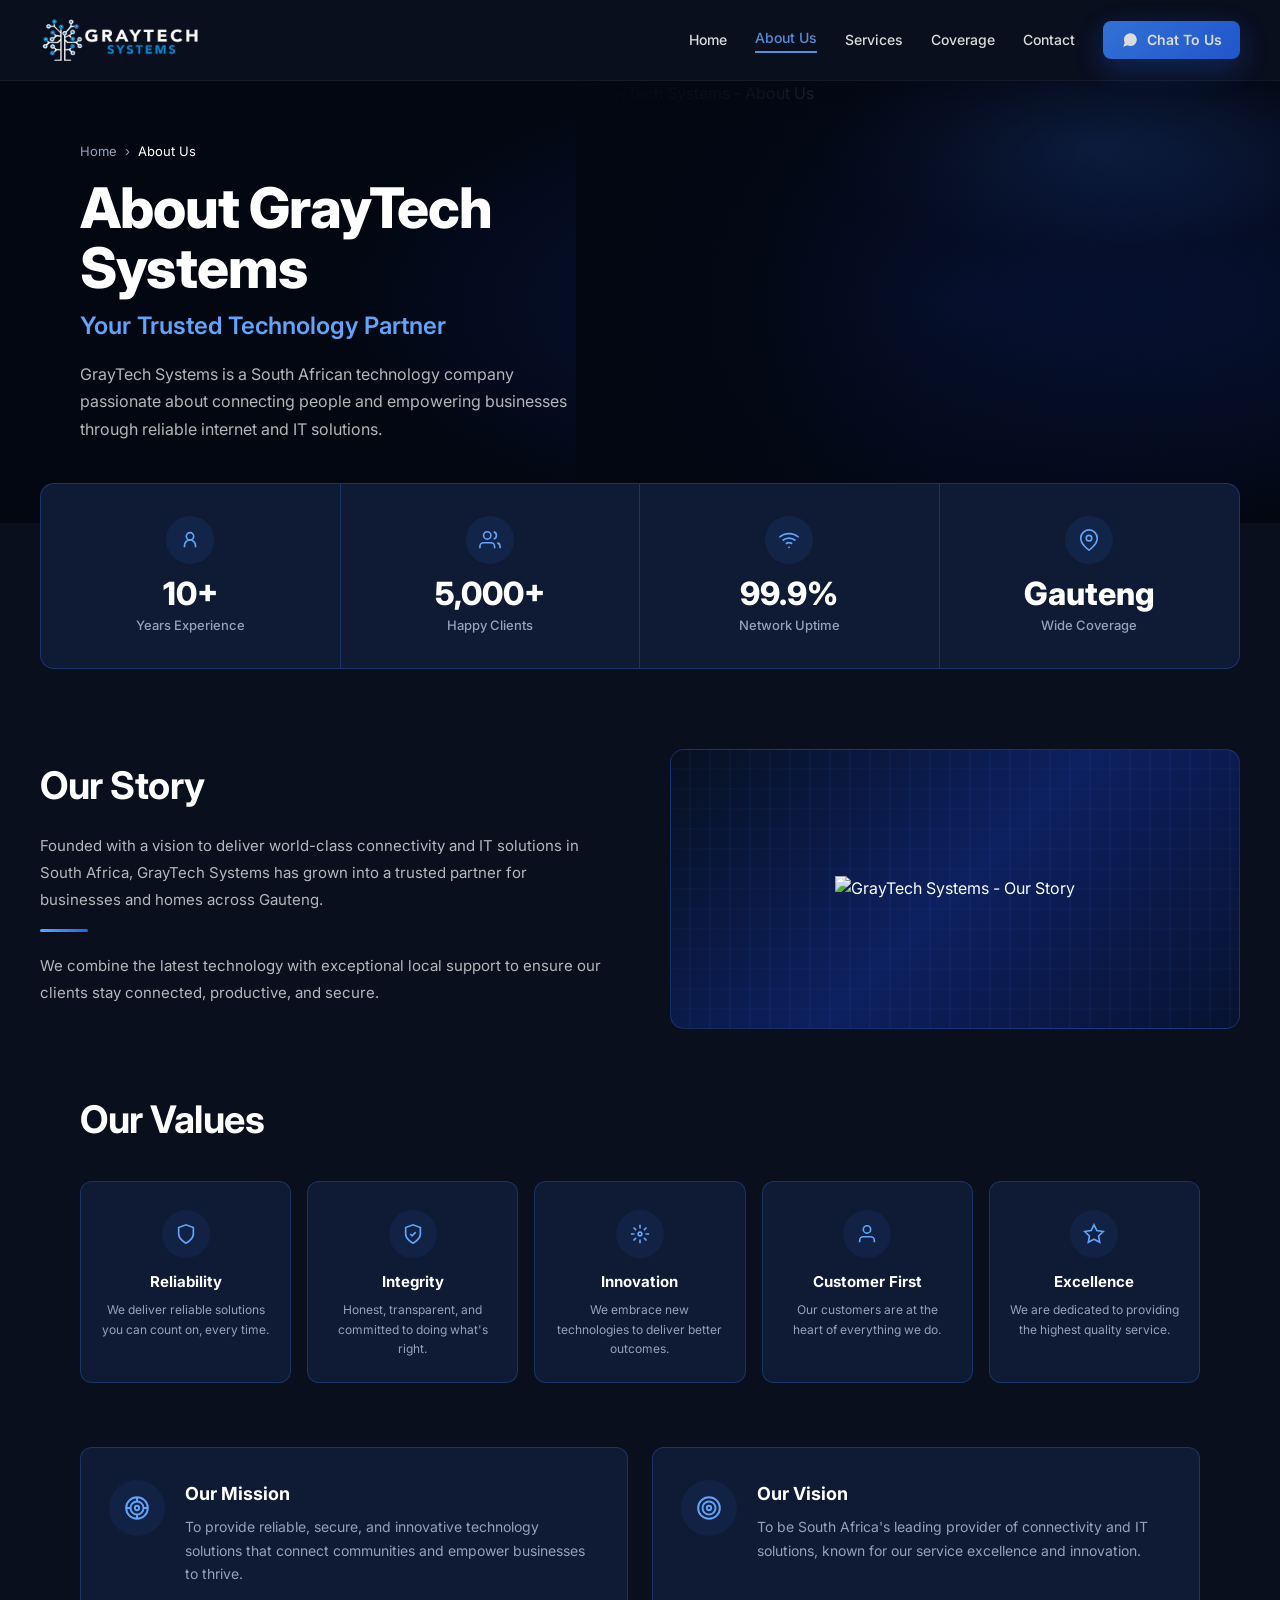
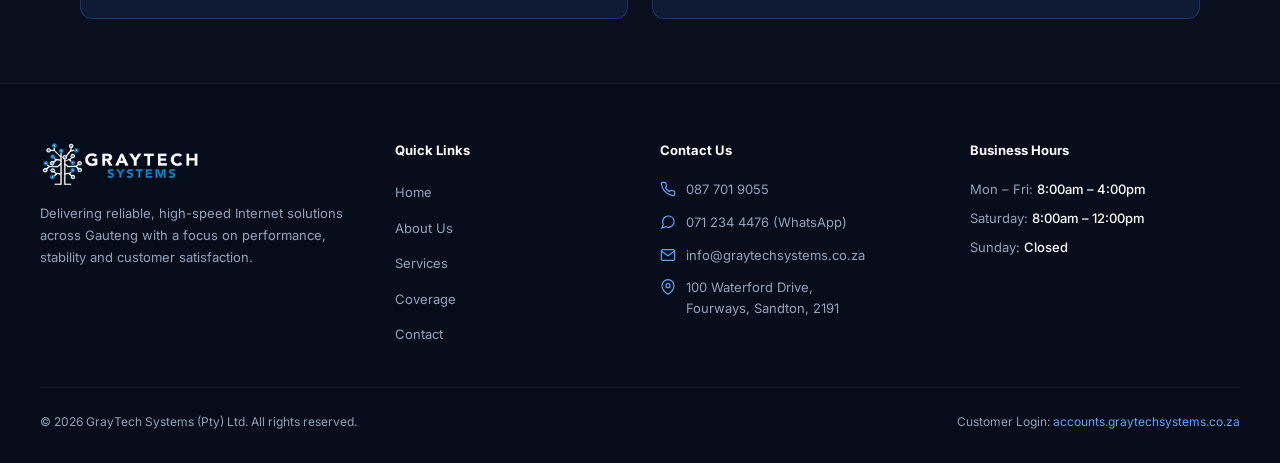
==== about.html @ b42a4ce1 "Add files via upload" ====
<!DOCTYPE html>
<html lang="en">
<head>
  <meta charset="UTF-8" />
  <meta name="viewport" content="width=device-width, initial-scale=1.0" />
  
  <!-- ============================================
       PRIMARY META TAGS - SEO
       ============================================ -->
  <title>About GrayTech Systems – Trusted IT Solutions Provider South Africa</title>
  <meta name="description" content="GrayTech Systems is a leading IT solutions provider in South Africa. 8+ years experience, 500+ happy clients. We deliver cybersecurity, infrastructure, and smart technology solutions." />
  <meta name="keywords" content="IT solutions South Africa, cybersecurity company, IT infrastructure, managed IT services, technology partner, GrayTech Systems, business IT solutions" />
  <link rel="canonical" href="https://graytechsystems.co.za/about.html" />
  <meta name="robots" content="index, follow" />
  
  <!-- ============================================
       OPEN GRAPH / SOCIAL SHARING
       ============================================ -->
  <meta property="og:type" content="website" />
  <meta property="og:url" content="https://graytechsystems.co.za/about.html" />
  <meta property="og:title" content="About GrayTech Systems – Trusted IT Solutions Provider South Africa" />
  <meta property="og:description" content="GrayTech Systems is a leading IT solutions provider in South Africa. 8+ years experience, 500+ happy clients. We deliver cybersecurity, infrastructure, and smart technology solutions." />
  <meta property="og:image" content="https://graytechsystems.co.za/img/Logo-800×240.png" />
  <meta property="og:image:width" content="800" />
  <meta property="og:image:height" content="240" />
  
  <!-- ============================================
       TWITTER CARD
       ============================================ -->
  <meta name="twitter:card" content="summary_large_image" />
  <meta name="twitter:title" content="About GrayTech Systems – Trusted IT Solutions Provider South Africa" />
  <meta name="twitter:description" content="GrayTech Systems is a leading IT solutions provider in South Africa with 8+ years experience, 500+ happy clients. We deliver cybersecurity, infrastructure, and smart technology solutions." />
  <meta name="twitter:image" content="https://graytechsystems.co.za/img/Logo-800×240.png" />
  
  <!-- ============================================
       SCHEMA.ORG / STRUCTURED DATA
       ============================================ -->
  <script type="application/ld+json">
  {
    "@context": "https://schema.org",
    "@type": "AboutPage",
    "name": "About GrayTech Systems",
    "description": "GrayTech Systems is a leading IT solutions provider in South Africa with 8+ years experience, 500+ happy clients. We deliver cybersecurity, infrastructure, and smart technology solutions.",
    "url": "https://graytechsystems.co.za/about.html",
    "isPartOf": {
      "@type": "WebSite",
      "name": "GrayTech Systems",
      "url": "https://graytechsystems.co.za"
    },
    "about": {
      "@type": "Organization",
      "name": "GrayTech Systems",
      "description": "IT solutions provider in South Africa offering cybersecurity, infrastructure, WiFi, smart homes, AI integration and access control.",
      "foundingDate": "2016",
      "address": {
        "@type": "PostalAddress",
        "streetAddress": "100 Waterford Drive",
        "addressLocality": "Fourways",
        "addressRegion": "Gauteng",
        "postalCode": "2191",
        "addressCountry": "ZA"
      },
      "contactPoint": {
        "@type": "ContactPoint",
        "telephone": "+27877019055",
        "contactType": "sales",
        "availableLanguage": ["English"]
      },
      "sameAs": [
        "https://www.facebook.com/graytechsystems",
        "https://www.instagram.com/graytechsystems",
        "https://www.linkedin.com/company/graytechsystems"
      ]
    },
    "mainEntity": {
      "@type": "ItemList",
      "itemListElement": [
        {
          "@type": "ListItem",
          "position": 1,
          "name": "Reliability",
          "description": "We deliver reliable solutions you can count on, every time."
        },
        {
          "@type": "ListItem",
          "position": 2,
          "name": "Integrity",
          "description": "Honest, transparent, and committed to doing what's right."
        },
        {
          "@type": "ListItem",
          "position": 3,
          "name": "Innovation",
          "description": "We embrace new technologies to deliver better outcomes."
        },
        {
          "@type": "ListItem",
          "position": 4,
          "name": "Customer First",
          "description": "Our customers are at the heart of everything we do."
        },
        {
          "@type": "ListItem",
          "position": 5,
          "name": "Excellence",
          "description": "We are dedicated to providing the highest quality service."
        }
      ]
    }
  }
  </script>
  
  <!-- ============================================
       BREADCRUMB STRUCTURED DATA
       ============================================ -->
  <script type="application/ld+json">
  {
    "@context": "https://schema.org",
    "@type": "BreadcrumbList",
    "itemListElement": [
      {
        "@type": "ListItem",
        "position": 1,
        "name": "Home",
        "item": "https://graytechsystems.co.za/"
      },
      {
        "@type": "ListItem",
        "position": 2,
        "name": "About Us",
        "item": "https://graytechsystems.co.za/about.html"
      }
    ]
  }
  </script>
  
  <!-- ============================================
       FAVICON
       ============================================ -->
  <link rel="icon" type="image/x-icon" href="img/favicon/favicon.ico" />
  <link rel="icon" type="image/png" sizes="16x16" href="img/favicon/favicon-16x16.png" />
  <link rel="icon" type="image/png" sizes="32x32" href="img/favicon/favicon-32x32.png" />
  <link rel="apple-touch-icon" sizes="180x180" href="img/favicon/favicon-512x512.png" />
  <link rel="manifest" href="manifest.json" />
  <meta name="theme-color" content="#0a0f1e" />
  
  <!-- Google Fonts -->
  <link href="https://fonts.googleapis.com/css2?family=Inter:wght@400;500;600;700;800;900&display=swap" rel="stylesheet" />
  
  <!-- Shared CSS -->
  <link rel="stylesheet" href="css/style.css" />
  
  <!-- Page-specific CSS -->
  <link rel="stylesheet" href="css/about.css" />
</head>
<body>

  <!-- ===== NAVIGATION - SAME AS HOME PAGE ===== -->
  <nav>
    <div class="logo">
      <div class="logo-top">
        <a href="index.html" class="logo-link">
          <img 
            src="img/Logo-400×120.png" 
            alt="GrayTech Systems" 
            class="logo-image"
            width="180"
            height="54"
          />
        </a>
      </div>
    </div>

    <button class="hamburger" aria-label="Toggle menu">
      <span class="hamburger-line"></span>
      <span class="hamburger-line"></span>
      <span class="hamburger-line"></span>
    </button>

    <div class="nav-links">
      <!-- Logo inside mobile menu -->
      <div class="mobile-logo">
        <img 
          src="img/Logo-400×120.png" 
          alt="GrayTech Systems" 
          class="mobile-logo-image"
          width="140"
          height="42"
        />
      </div>
      <a href="index.html">Home</a>
      <a href="about.html" class="active">About Us</a>
      <a href="services.html">Services</a>
      <a href="coverage.html">Coverage</a>
      <a href="contact.html">Contact</a>
      <a href="https://wa.me/27712344476" target="_blank" class="btn-whatsapp-nav" rel="noopener noreferrer">
        <svg viewBox="0 0 24 24" fill="white" width="18" height="18">
          <path d="M21 11.5a8.38 8.38 0 0 1-.9 3.8 8.5 8.5 0 0 1-7.6 4.7 8.38 8.38 0 0 1-3.8-.9L3 21l1.9-5.7a8.38 8.38 0 0 1-.9-3.8 8.5 8.5 0 0 1 4.7-7.6 8.38 8.38 0 0 1 3.8-.9h.5a8.48 8.48 0 0 1 8 8v.5z"/>
        </svg>
        Chat To Us
      </a>
    </div>
  </nav>

  <!-- ===== HERO SECTION - PREMIUM BUT NOT OVERWHELMING ===== -->
  <section class="about-hero">
    <div class="hero-bg"></div>
    <div class="hero-image">
      <img src="img/banner.jfif" alt="GrayTech Systems - About Us" />
    </div>
    <div class="hero-container">
      <div class="hero-content">
        <div class="breadcrumb-trail">
          <a href="index.html">Home</a>
          <span>&rsaquo;</span>
          <span class="current">About Us</span>
        </div>
        <h1>About GrayTech Systems</h1>
        <h2>Your Trusted Technology Partner</h2>
        <p>GrayTech Systems is a South African technology company passionate about connecting people and empowering businesses through reliable internet and IT solutions.</p>
      </div>
    </div>
  </section>

  <!-- ===== STATS SECTION ===== -->
  <div class="stats-grid">
    <div class="stat-item">
      <div class="stat-icon">
        <svg viewBox="0 0 24 24"><circle cx="12" cy="8" r="4"/><path d="M6 20v-2a6 6 0 0 1 12 0v2"/></svg>
      </div>
      <div class="stat-value">10+</div>
      <div class="stat-label">Years Experience</div>
    </div>
    <div class="stat-item">
      <div class="stat-icon">
        <svg viewBox="0 0 24 24"><path d="M17 21v-2a4 4 0 0 0-4-4H5a4 4 0 0 0-4 4v2"/><circle cx="9" cy="7" r="4"/><path d="M23 21v-2a4 4 0 0 0-3-3.87M16 3.13a4 4 0 0 1 0 7.75"/></svg>
      </div>
      <div class="stat-value">5,000+</div>
      <div class="stat-label">Happy Clients</div>
    </div>
    <div class="stat-item">
      <div class="stat-icon">
        <svg viewBox="0 0 24 24"><path d="M5 12.55a11 11 0 0 1 14.08 0"/><path d="M1.42 9a16 16 0 0 1 21.16 0"/><path d="M8.53 16.11a6 6 0 0 1 6.95 0"/><circle cx="12" cy="20" r="1" fill="#60a5fa" stroke="none"/></svg>
      </div>
      <div class="stat-value">99.9%</div>
      <div class="stat-label">Network Uptime</div>
    </div>
    <div class="stat-item">
      <div class="stat-icon">
        <svg viewBox="0 0 24 24"><path d="M21 10c0 7-9 13-9 13s-9-6-9-13a9 9 0 0 1 18 0z"/><circle cx="12" cy="10" r="3"/></svg>
      </div>
      <div class="stat-value">Gauteng</div>
      <div class="stat-label">Wide Coverage</div>
    </div>
  </div>

  <!-- ===== OUR STORY ===== -->
  <section class="section story-section">
    <div class="story-grid">
      <div class="story-text">
        <h2>Our Story</h2>
        <p>Founded with a vision to deliver world-class connectivity and IT solutions in South Africa, GrayTech Systems has grown into a trusted partner for businesses and homes across Gauteng.</p>
        <div class="story-divider"></div>
        <p>We combine the latest technology with exceptional local support to ensure our clients stay connected, productive, and secure.</p>
      </div>
      <div class="story-img">
        <img src="img/about-1.png" alt="GrayTech Systems - Our Story" />
      </div>
    </div>
  </section>

  <!-- ===== OUR VALUES ===== -->
  <div class="values-section">
    <h2>Our Values</h2>
    <div class="values-grid">
      <div class="value-card">
        <div class="value-icon">
          <svg viewBox="0 0 24 24"><path d="M12 22s8-4 8-10V5l-8-3-8 3v7c0 6 8 10 8 10z"/></svg>
        </div>
        <h3>Reliability</h3>
        <p>We deliver reliable solutions you can count on, every time.</p>
      </div>
      <div class="value-card">
        <div class="value-icon">
          <svg viewBox="0 0 24 24"><path d="M9 12l2 2 4-4"/><path d="M12 22s8-4 8-10V5l-8-3-8 3v7c0 6 8 10 8 10z"/></svg>
        </div>
        <h3>Integrity</h3>
        <p>Honest, transparent, and committed to doing what's right.</p>
      </div>
      <div class="value-card">
        <div class="value-icon">
          <svg viewBox="0 0 24 24"><circle cx="12" cy="12" r="2"/><path d="M12 2v4M12 18v4M4.93 4.93l2.83 2.83M16.24 16.24l2.83 2.83M2 12h4M18 12h4M4.93 19.07l2.83-2.83M16.24 7.76l2.83-2.83"/></svg>
        </div>
        <h3>Innovation</h3>
        <p>We embrace new technologies to deliver better outcomes.</p>
      </div>
      <div class="value-card">
        <div class="value-icon">
          <svg viewBox="0 0 24 24"><path d="M20 21v-2a4 4 0 0 0-4-4H8a4 4 0 0 0-4 4v2"/><circle cx="12" cy="7" r="4"/></svg>
        </div>
        <h3>Customer First</h3>
        <p>Our customers are at the heart of everything we do.</p>
      </div>
      <div class="value-card">
        <div class="value-icon">
          <svg viewBox="0 0 24 24"><polygon points="12 2 15.09 8.26 22 9.27 17 14.14 18.18 21.02 12 17.77 5.82 21.02 7 14.14 2 9.27 8.91 8.26 12 2"/></svg>
        </div>
        <h3>Excellence</h3>
        <p>We are dedicated to providing the highest quality service.</p>
      </div>
    </div>
  </div>

  <!-- ===== MISSION & VISION ===== -->
  <div class="mv-grid">
    <div class="mv-card">
      <div class="mv-icon">
        <svg viewBox="0 0 24 24"><circle cx="12" cy="12" r="10"/><circle cx="12" cy="12" r="6"/><circle cx="12" cy="12" r="2"/><line x1="12" y1="2" x2="12" y2="6"/><line x1="12" y1="18" x2="12" y2="22"/><line x1="2" y1="12" x2="6" y2="12"/><line x1="18" y1="12" x2="22" y2="12"/></svg>
      </div>
      <div>
        <h3>Our Mission</h3>
        <p>To provide reliable, secure, and innovative technology solutions that connect communities and empower businesses to thrive.</p>
      </div>
    </div>
    <div class="mv-card">
      <div class="mv-icon">
        <svg viewBox="0 0 24 24"><circle cx="12" cy="12" r="2"/><path d="M12 2C6.48 2 2 6.48 2 12s4.48 10 10 10 10-4.48 10-10S17.52 2 12 2z"/><path d="M12 6a6 6 0 1 0 0 12A6 6 0 0 0 12 6z"/></svg>
      </div>
      <div>
        <h3>Our Vision</h3>
        <p>To be South Africa's leading provider of connectivity and IT solutions, known for our service excellence and innovation.</p>
      </div>
    </div>
  </div>

  <!-- ===== FOOTER - SAME AS HOME PAGE ===== -->
  <footer>
    <div class="footer-grid">
      <div class="footer-brand">
        <div class="logo">
          <div class="logo-top">
            <a href="index.html" class="footer-logo-link">
              <img 
                src="img/Logo-500×150.png" 
                alt="GrayTech Systems" 
                class="footer-logo-image"
                width="180"
                height="54"
              />
            </a>
          </div>
        </div>
        <p>Delivering reliable, high-speed Internet solutions across Gauteng with a focus on performance, stability and customer satisfaction.</p>
      </div>

      <div class="footer-col">
        <h4>Quick Links</h4>
        <ul>
          <li><a href="index.html">Home</a></li>
          <li><a href="about.html">About Us</a></li>
          <li><a href="services.html">Services</a></li>
          <li><a href="coverage.html">Coverage</a></li>
          <li><a href="contact.html">Contact</a></li>
        </ul>
      </div>

      <div class="footer-col">
        <h4>Contact Us</h4>
        <a href="tel:+27877019055" class="contact-item">
          <svg viewBox="0 0 24 24"><path d="M22 16.92v3a2 2 0 0 1-2.18 2 19.79 19.79 0 0 1-8.63-3.07 19.5 19.5 0 0 1-6-6A19.79 19.79 0 0 1 2.12 4.18 2 2 0 0 1 4.11 2h3a2 2 0 0 1 2 1.72 12.84 12.84 0 0 0 .7 2.81 2 2 0 0 1-.45 2.11L8.09 9.91a16 16 0 0 0 6 6l1.27-1.27a2 2 0 0 1 2.11-.45 12.84 12.84 0 0 0 2.81.7A2 2 0 0 1 22 16.92z"/></svg>
          <span>087 701 9055</span>
        </a>
        <a href="https://wa.me/27712344476" target="_blank" class="contact-item" rel="noopener noreferrer">
          <svg viewBox="0 0 24 24"><path d="M21 11.5a8.38 8.38 0 0 1-.9 3.8 8.5 8.5 0 0 1-7.6 4.7 8.38 8.38 0 0 1-3.8-.9L3 21l1.9-5.7a8.38 8.38 0 0 1-.9-3.8 8.5 8.5 0 0 1 4.7-7.6 8.38 8.38 0 0 1 3.8-.9h.5a8.48 8.48 0 0 1 8 8v.5z"/></svg>
          <span>071 234 4476 (WhatsApp)</span>
        </a>
        <a href="mailto:info@graytechsystems.co.za" class="contact-item">
          <svg viewBox="0 0 24 24"><path d="M4 4h16c1.1 0 2 .9 2 2v12c0 1.1-.9 2-2 2H4c-1.1 0-2-.9-2-2V6c0-1.1.9-2 2-2z"/><polyline points="22,6 12,13 2,6"/></svg>
          <span>info@graytechsystems.co.za</span>
        </a>
        <a href="https://www.google.com/maps/search/?api=1&query=100+Waterford+Drive+Fourways+Sandton" target="_blank" class="contact-item" rel="noopener noreferrer">
          <svg viewBox="0 0 24 24"><path d="M21 10c0 7-9 13-9 13s-9-6-9-13a9 9 0 0 1 18 0z"/><circle cx="12" cy="10" r="3"/></svg>
          <span>100 Waterford Drive,<br>Fourways, Sandton, 2191</span>
        </a>
      </div>

      <div class="footer-col">
        <h4>Business Hours</h4>
        <p class="hours-row">Mon – Fri: <span>8:00am – 4:00pm</span></p>
        <p class="hours-row">Saturday: <span>8:00am – 12:00pm</span></p>
        <p class="hours-row">Sunday: <span>Closed</span></p>
      </div>
    </div>

    <div class="footer-bottom">
      <span>© <span id="year"></span> GrayTech Systems (Pty) Ltd. All rights reserved.</span>
      <span>Customer Login: <a href="https://accounts.graytechsystems.co.za" style="color:var(--cyan)">accounts.graytechsystems.co.za</a></span>
    </div>
  </footer>

  <!-- ===== WHATSAPP FAB ===== -->
<!--   <div class="whatsapp-fab">
    <svg viewBox="0 0 24 24"><path d="M21 11.5a8.38 8.38 0 0 1-.9 3.8 8.5 8.5 0 0 1-7.6 4.7 8.38 8.38 0 0 1-3.8-.9L3 21l1.9-5.7a8.38 8.38 0 0 1-.9-3.8 8.5 8.5 0 0 1 4.7-7.6 8.38 8.38 0 0 1 3.8-.9h.5a8.48 8.48 0 0 1 8 8v.5z"/></svg>
  </div> -->

  <!-- ===== SHARED JAVASCRIPT ===== -->
  <script src="js/main.js"></script>
  <script>
    document.getElementById("year").textContent = new Date().getFullYear();
    
    // Mobile menu
    const hamburger = document.querySelector('.hamburger');
    const navLinks = document.querySelector('.nav-links');
    
    hamburger.addEventListener('click', function() {
      this.classList.toggle('active');
      navLinks.classList.toggle('mobile-open');
    });
    
    navLinks.querySelectorAll('a, .mobile-logo').forEach(link => {
      link.addEventListener('click', () => {
        hamburger.classList.remove('active');
        navLinks.classList.remove('mobile-open');
      });
    });
  </script>
</body>
</html>
---- css/style.css ----
/* ============================================
   CSS VARIABLES & RESET
   ============================================ */
*, *::before, *::after { 
  box-sizing: border-box; 
  margin: 0; 
  padding: 0; 
}

:root {
  --navy:   #0a0f1e;
  --navy2:  #0d1428;
  --card:   #0f1a35;
  --blue:   #1a4fd6;
  --blue-lt: #2563eb;
  --accent: #3b82f6;
  --cyan:   #60a5fa;
  --white:  #ffffff;
  --gray:   #94a3b8;
  --border: rgba(59,130,246,0.25);
}

body {
  font-family: 'Inter', sans-serif;
  background: var(--navy);
  color: var(--white);
  line-height: 1.6;
}

a { 
  color: inherit; 
  text-decoration: none; 
}

/* ============================================
   NAVIGATION
   ============================================ */
nav {
  display: flex;
  align-items: center;
  justify-content: space-between;
  padding: 16px 40px;
  background: var(--navy);
  position: sticky;
  top: 0;
  z-index: 100;
  border-bottom: 1px solid rgba(255,255,255,0.05);
}

.logo { 
  display: flex; 
  flex-direction: column; 
  line-height: 1; 
}

.logo-link {
  display: flex;
  align-items: center;
  text-decoration: none;
}

.logo-image {
  height: 48px;
  width: auto;
  display: block;
}

.logo-top { 
  display: flex; 
  align-items: center; 
  gap: 6px; 
}

.logo-top svg { 
  width: 22px; 
  height: 22px; 
}

.logo-brand { 
  font-size: 20px; 
  font-weight: 800; 
  letter-spacing: .5px; 
}

.logo-brand span { 
  color: var(--cyan); 
}

.logo-sub { 
  font-size: 9px; 
  letter-spacing: 4px; 
  color: var(--gray); 
  margin-top: 2px; 
}

.nav-links { 
  display: flex; 
  align-items: center; 
  gap: 28px; 
  font-size: 14px; 
  font-weight: 500; 
}

.nav-links a { 
  color: var(--white); 
  opacity: .85; 
  transition: opacity .2s; 
}

.nav-links a:hover { 
  opacity: 1; 
}

.nav-links a.active {
  color: var(--cyan);
  border-bottom: 2px solid var(--cyan);
  padding-bottom: 2px;
}

.btn-quote {
  background: transparent;
  border: 1.5px solid var(--white);
  color: var(--white);
  padding: 8px 20px;
  border-radius: 6px;
  font-size: 14px;
  font-weight: 600;
  cursor: pointer;
  transition: background .2s, color .2s;
}

.btn-quote:hover { 
  background: var(--white); 
  color: var(--navy); 
}



/* ============================================
   MOBILE MENU - WITH LOGO INSIDE
   ============================================ */
.hamburger {
  display: none;
  flex-direction: column;
  gap: 5px;
  background: transparent;
  border: none;
  cursor: pointer;
  padding: 4px;
  z-index: 110;
  transition: transform 0.2s;
}

.hamburger:hover {
  transform: scale(1.05);
}

.hamburger:active {
  transform: scale(0.95);
}

.hamburger-line {
  width: 25px;
  height: 2.5px;
  background: var(--white);
  border-radius: 2px;
  transition: transform 0.3s cubic-bezier(0.68, -0.55, 0.265, 1.55), 
              opacity 0.3s ease;
  transform-origin: center;
}

.hamburger.active .hamburger-line:nth-child(1) {
  transform: translateY(7.5px) rotate(45deg);
}

.hamburger.active .hamburger-line:nth-child(2) {
  opacity: 0;
  transform: scaleX(0);
}

.hamburger.active .hamburger-line:nth-child(3) {
  transform: translateY(-7.5px) rotate(-45deg);
}

.nav-links.mobile-open {
  right: 0 !important;
}

.nav-links.mobile-open::before {
  content: '';
  position: fixed;
  top: 0;
  left: 0;
  width: 100vw;
  height: 100vh;
  background: rgba(0, 0, 0, 0.7);
  backdrop-filter: blur(4px);
  -webkit-backdrop-filter: blur(4px);
  z-index: -1;
  animation: fadeIn 0.3s ease;
}

@keyframes fadeIn {
  from { opacity: 0; }
  to { opacity: 1; }
}

@keyframes slideIn {
  from {
    transform: translateX(100%);
    opacity: 0;
  }
  to {
    transform: translateX(0);
    opacity: 1;
  }
}

.nav-links.mobile-open {
  animation: slideIn 0.3s ease forwards;
}

/* Logo inside mobile menu */
.nav-links .mobile-logo {
  display: none;
}

.mobile-logo-image {
  height: 32px;
  width: auto;
  display: block;
}

/* ============================================
   HERO SECTION - PREMIUM BLENDING
   ============================================ */

/* ✅ 1. HERO BASE */
.hero {
  position: relative;
  height: 100vh;
  min-height: 650px;
  max-height: 800px;
  display: flex;
  align-items: center;
  overflow: hidden;
  background: #030712;
  padding: 0;
}

/* ✅ 2. BACKGROUND LIGHT (DEPTH) */
.hero::before {
  content: '';
  position: absolute;
  inset: 0;
  background: radial-gradient(
    circle at 70% 50%, 
    rgba(59, 130, 246, 0.25), 
    transparent 60%
  );
  z-index: 1;
  pointer-events: none;
}

/* ✅ 3. HERO IMAGE (NOT A CARD) */
.hero-image {
  position: absolute;
  top: 0;
  right: 0;
  width: 60%;
  height: 100%;
  z-index: 0;
  overflow: hidden;
}

.hero-image img {
  width: 100%;
  height: 100%;
  object-fit: cover;
  opacity: 0.55;
  filter: brightness(0.7) contrast(1.2);
  animation: slowZoom 20s ease-in-out infinite alternate;
}

@keyframes slowZoom {
  from { transform: scale(1); }
  to { transform: scale(1.08); }
}

/* ✅ 4. 🔥 THIS IS THE MAGIC (BLENDING FADE) */
.hero-image::after {
  content: '';
  position: absolute;
  inset: 0;
  background: linear-gradient(
    90deg,
    #030712 0%,
    rgba(3, 7, 18, 0.95) 25%,
    rgba(3, 7, 18, 0.6) 50%,
    transparent 100%
  );
  pointer-events: none;
}

/* ✅ 5. CONTENT ABOVE EVERYTHING */
.hero-container {
  position: relative;
  z-index: 2;
  width: 100%;
  max-width: 1200px;
  margin: 0 auto;
  padding: 0 40px;
}

.hero-content {
  max-width: 520px;
}

/* ✅ 6. OPTIONAL (BUT VERY POWERFUL - GLOW PARTICLES) */
.hero::after {
  content: '';
  position: absolute;
  inset: 0;
  background-image:
    radial-gradient(circle at 75% 40%, rgba(96, 165, 250, 0.8) 2px, transparent 2px),
    radial-gradient(circle at 85% 55%, rgba(96, 165, 250, 0.6) 2px, transparent 2px),
    radial-gradient(circle at 70% 65%, rgba(255, 170, 50, 0.7) 3px, transparent 3px);
  background-repeat: no-repeat;
  z-index: 1;
  animation: pulse 4s ease-in-out infinite alternate;
  pointer-events: none;
}

@keyframes pulse {
  from { opacity: 0.4; }
  to { opacity: 1; }
}

/* TYPOGRAPHY - Bold & Premium */
.hero h1 {
  font-size: clamp(40px, 6vw, 64px);
  font-weight: 800;
  letter-spacing: -1px;
  line-height: 1.08;
  margin-bottom: 12px;
}

.hero h1 .blue {
  background: linear-gradient(90deg, #60a5fa, #3b82f6);
  -webkit-background-clip: text;
  -webkit-text-fill-color: transparent;
  background-clip: text;
  white-space: nowrap;
}

.hero-sub {
  font-size: 17px;
  color: rgba(255, 255, 255, 0.7);
  margin-bottom: 32px;
  max-width: 380px;
  line-height: 1.7;
}

/* BUTTONS - Premium with glow (UPGRADED) */
.hero-btns {
  display: flex;
  gap: 14px;
  flex-wrap: wrap;
}

.btn-primary {
  display: inline-block;
  background: linear-gradient(135deg, #3b82f6, #2563eb);
  color: var(--white);
  border: none;
  padding: 14px 28px;
  border-radius: 10px;
  font-size: 15px;
  font-weight: 600;
  cursor: pointer;
  transition: all 0.4s cubic-bezier(0.34, 1.56, 0.64, 1);
  box-shadow: 0 10px 30px rgba(37, 99, 235, 0.35);
  text-decoration: none;
  position: relative;
  overflow: hidden;
}

.btn-primary::before {
  content: '';
  position: absolute;
  inset: 0;
  background: linear-gradient(135deg, rgba(255,255,255,0.2), transparent 60%);
  opacity: 0;
  transition: opacity 0.4s;
}

.btn-primary:hover {
  transform: translateY(-2px) scale(1.02);
  box-shadow: 0 15px 40px rgba(37, 99, 235, 0.5);
}

.btn-primary:hover::before {
  opacity: 1;
}

.btn-primary:active {
  transform: translateY(0) scale(0.98);
}

.btn-outline {
  display: inline-block;
  background: rgba(255, 255, 255, 0.05);
  backdrop-filter: blur(10px);
  -webkit-backdrop-filter: blur(10px);
  color: var(--white);
  border: 1.5px solid rgba(255, 255, 255, 0.25);
  padding: 14px 28px;
  border-radius: 10px;
  font-size: 15px;
  font-weight: 600;
  cursor: pointer;
  transition: all 0.4s cubic-bezier(0.34, 1.56, 0.64, 1);
  text-decoration: none;
}

.btn-outline:hover {
  background: rgba(255, 255, 255, 0.1);
  border-color: rgba(255, 255, 255, 0.5);
  transform: translateY(-2px) scale(1.02);
}

.btn-outline:active {
  transform: translateY(0) scale(0.98);
}

/* ============================================
   HERO FEATURES - IT Company Focus
   ============================================ */
.hero-features {
  display: grid;
  grid-template-columns: repeat(4, 1fr);
  gap: 24px;
  margin-top: 48px;
  padding-top: 40px;
  border-top: 1px solid rgba(255, 255, 255, 0.06);
}

.hero-feature {
  display: flex;
  align-items: center;
  gap: 10px;
  text-align: left;
  padding: 4px 0;
  transition: transform 0.3s ease;
}

.hero-feature:hover {
  transform: translateX(4px);
}

.hero-feature-icon {
  width: 28px;
  height: 28px;
  background: rgba(59, 130, 246, 0.1);
  border-radius: 50%;
  display: flex;
  align-items: center;
  justify-content: center;
  flex-shrink: 0;
  margin-bottom: 0;
  transition: background 0.3s ease;
}

.hero-feature:hover .hero-feature-icon {
  background: rgba(59, 130, 246, 0.25);
}

.hero-feature-icon svg {
  width: 14px;
  height: 14px;
  stroke: var(--cyan);
  fill: none;
  stroke-width: 2;
}

.hero-feature h4 {
  font-size: 14px;
  font-weight: 700;
  color: var(--white);
  margin: 0;
  white-space: nowrap;
}

.hero-feature p {
  font-size: 12px;
  color: rgba(255, 255, 255, 0.6);
  line-height: 1.5;
  max-width: 200px;
  margin: 0;
}

/* ============================================
   HERO - RESPONSIVE
   ============================================ */
@media (max-width: 1024px) {
  .hero {
    min-height: 600px;
    max-height: 700px;
  }

  .hero-image {
    width: 65%;
  }

  .hero h1 {
    font-size: clamp(34px, 5vw, 48px);
  }

  .hero-content {
    max-width: 440px;
  }

  .hero-features {
    grid-template-columns: repeat(2, 1fr);
    gap: 20px;
  }
}

@media (max-width: 768px) {
  .hero {
    min-height: 580px;
    max-height: none;
    height: auto;
    padding: 80px 0 60px;
  }

  .hero-image {
    width: 100%;
    height: 100%;
    opacity: 0.4;
  }

  .hero-image img {
    opacity: 1;
    filter: brightness(0.5) contrast(1.2);
  }

  .hero-image::after {
    background: linear-gradient(
      180deg,
      #030712 0%,
      rgba(3, 7, 18, 0.9) 30%,
      rgba(3, 7, 18, 0.6) 60%,
      #030712 100%
    );
  }

  .hero-container {
    padding: 0 20px;
  }

  .hero-content {
    max-width: 100%;
    text-align: center;
  }

  .hero h1 {
    font-size: clamp(30px, 7vw, 40px);
  }

  .hero-sub {
    max-width: 100%;
    margin-left: auto;
    margin-right: auto;
    font-size: 15px;
  }

  .hero-btns {
    justify-content: center;
  }

  .hero-features {
    grid-template-columns: 1fr 1fr;
    gap: 16px;
    margin-top: 32px;
    padding-top: 28px;
    text-align: center;
  }

  .hero-feature {
    justify-content: center;
    gap: 8px;
  }

  .hero-feature-icon {
    width: 24px;
    height: 24px;
  }

  .hero-feature-icon svg {
    width: 12px;
    height: 12px;
  }

  .hero-feature h4 {
    white-space: normal;
    font-size: 13px;
  }

  .btn-primary,
  .btn-outline {
    padding: 12px 24px;
    font-size: 14px;
  }
}

@media (max-width: 480px) {
  .hero {
    min-height: 500px;
    padding: 60px 0 40px;
  }

  .hero h1 {
    font-size: 28px;
  }

  .hero-sub {
    font-size: 14px;
  }

  .hero-btns {
    flex-direction: column;
    align-items: center;
    gap: 12px;
  }

  .btn-primary,
  .btn-outline {
    width: 100%;
    max-width: 280px;
    justify-content: center;
    text-align: center;
  }

  .hero-features {
    grid-template-columns: 1fr;
    gap: 12px;
    text-align: center;
  }

  .hero-feature {
    justify-content: center;
    gap: 8px;
  }

  .hero-feature-icon {
    width: 22px;
    height: 22px;
  }

  .hero-feature-icon svg {
    width: 11px;
    height: 11px;
  }

  .hero-feature h4 {
    font-size: 13px;
    white-space: normal;
  }
}

/* ============================================
   REFERRAL BANNER
   ============================================ */
.referral {
  background: var(--card);
  border: 1px solid var(--border);
  border-radius: 12px;
  margin: 0 40px;
  padding: 22px 32px;
  display: flex;
  align-items: center;
  gap: 24px;
}

.referral-icon {
  width: 56px; 
  height: 56px;
  background: rgba(59,130,246,.15);
  border-radius: 50%;
  display: flex; 
  align-items: center; 
  justify-content: center;
  flex-shrink: 0;
}

.referral-icon svg { 
  width: 28px; 
  height: 28px; 
  stroke: var(--cyan); 
  fill: none; 
  stroke-width: 1.8; 
}

.referral-text { 
  flex: 1; 
}

.referral-text p { 
  font-size: 13px; 
  color: rgba(255,255,255,.7); 
}

.referral-text strong { 
  font-size: 28px; 
  font-weight: 900; 
  color: var(--white); 
  display: block; 
  line-height: 1.1; 
}

.referral-text span { 
  font-size: 13px; 
  color: rgba(255,255,255,.6); 
}

.btn-learn {
  white-space: nowrap;
  background: transparent;
  border: 1.5px solid rgba(255,255,255,.4);
  color: var(--white);
  padding: 10px 22px;
  border-radius: 8px;
  font-size: 14px;
  font-weight: 600;
  cursor: pointer;
  display: flex; 
  align-items: center; 
  gap: 6px;
  margin-left: auto;
  transition: background .2s;
}

.btn-learn:hover { 
  background: rgba(255,255,255,.08); 
}

/* ============================================
   ABOUT US SECTION
   ============================================ */
.about-section {
  padding: 80px 40px;
  position: relative;
  overflow: hidden;
  background: linear-gradient(180deg, #050c1a 0%, #0a1535 50%, #050c1a 100%);
}

.about-section::before {
  content: '';
  position: absolute;
  top: -50%;
  right: -20%;
  width: 60%;
  height: 200%;
  background: radial-gradient(ellipse at center, rgba(37, 99, 235, 0.06) 0%, transparent 70%);
  pointer-events: none;
}

.about-container {
  max-width: 1200px;
  margin: 0 auto;
  position: relative;
  z-index: 1;
}

.about-grid {
  display: grid;
  grid-template-columns: 1fr 1fr;
  gap: 60px;
  align-items: center;
}

.about-content {
  display: flex;
  flex-direction: column;
  gap: 24px;
}

.about-badge {
  display: inline-block;
  background: rgba(59, 130, 246, 0.12);
  color: var(--cyan);
  font-size: 12px;
  font-weight: 600;
  text-transform: uppercase;
  letter-spacing: 2px;
  padding: 6px 18px;
  border-radius: 50px;
  border: 1px solid rgba(59, 130, 246, 0.15);
  width: fit-content;
}

.about-content h2 {
  font-size: clamp(28px, 3.5vw, 40px);
  font-weight: 800;
  line-height: 1.15;
  margin: 0;
}

.about-content h2::after {
  content: '';
  display: block;
  width: 60px;
  height: 4px;
  background: linear-gradient(90deg, var(--cyan), var(--blue-lt));
  border-radius: 2px;
  margin-top: 16px;
}

.about-description {
  font-size: 16px;
  color: rgba(255, 255, 255, 0.75);
  line-height: 1.8;
  margin: 0;
}

.about-features {
  display: grid;
  grid-template-columns: 1fr 1fr;
  gap: 12px 24px;
  margin: 4px 0;
}

.about-feature {
  display: flex;
  align-items: center;
  gap: 10px;
  font-size: 14px;
  font-weight: 500;
  color: rgba(255, 255, 255, 0.9);
}

.about-feature-icon {
  width: 28px;
  height: 28px;
  background: rgba(59, 130, 246, 0.12);
  border-radius: 6px;
  display: flex;
  align-items: center;
  justify-content: center;
  flex-shrink: 0;
}

.about-feature-icon svg {
  width: 14px;
  height: 14px;
  stroke: var(--cyan);
  fill: none;
  stroke-width: 2.5;
}

.about-cta {
  display: flex;
  align-items: center;
  gap: 24px;
  margin-top: 4px;
  flex-wrap: wrap;
}

.about-phone {
  display: flex;
  align-items: center;
  gap: 14px;
}

.about-phone-icon {
  width: 48px;
  height: 48px;
  background: rgba(59, 130, 246, 0.1);
  border-radius: 50%;
  display: flex;
  align-items: center;
  justify-content: center;
  border: 1px solid rgba(59, 130, 246, 0.15);
}

.about-phone-icon svg {
  width: 20px;
  height: 20px;
  stroke: var(--cyan);
  fill: none;
  stroke-width: 2;
}

.about-phone-label {
  display: block;
  font-size: 12px;
  color: var(--gray);
  font-weight: 500;
}

.about-phone-number {
  display: block;
  font-size: 20px;
  font-weight: 700;
  color: var(--white);
  letter-spacing: -0.5px;
}

.about-btn {
  display: inline-block;
  background: linear-gradient(135deg, #3b82f6, #2563eb);
  color: var(--white);
  padding: 14px 32px;
  border-radius: 10px;
  font-size: 15px;
  font-weight: 600;
  text-decoration: none;
  transition: all 0.4s cubic-bezier(0.34, 1.56, 0.64, 1);
  box-shadow: 0 10px 30px rgba(37, 99, 235, 0.3);
  white-space: nowrap;
  position: relative;
  overflow: hidden;
}

.about-btn::before {
  content: '';
  position: absolute;
  inset: 0;
  background: linear-gradient(135deg, rgba(255,255,255,0.2), transparent 60%);
  opacity: 0;
  transition: opacity 0.4s;
}

.about-btn:hover {
  transform: translateY(-2px);
  box-shadow: 0 15px 40px rgba(37, 99, 235, 0.45);
}

.about-btn:hover::before {
  opacity: 1;
}

.about-image {
  position: relative;
}

.about-image-wrapper {
  position: relative;
  border-radius: 16px;
  overflow: hidden;
  border: 1px solid var(--border);
  box-shadow: 0 20px 60px rgba(0, 0, 0, 0.4);
}

.about-image-wrapper img {
  width: 100%;
  height: 450px;
  object-fit: cover;
  display: block;
}

.about-image-overlay {
  position: absolute;
  inset: 0;
  background: linear-gradient(
    180deg,
    rgba(5, 12, 26, 0.1) 0%,
    rgba(5, 12, 26, 0.4) 50%,
    rgba(5, 12, 26, 0.8) 100%
  );
  pointer-events: none;
}

.about-image-glow {
  position: absolute;
  bottom: -20%;
  right: -20%;
  width: 60%;
  height: 60%;
  background: radial-gradient(ellipse at center, rgba(37, 99, 235, 0.15), transparent 70%);
  pointer-events: none;
  border-radius: 50%;
}

.about-stats {
  position: absolute;
  bottom: -20px;
  left: 50%;
  transform: translateX(-50%);
  display: flex;
  background: rgba(10, 15, 30, 0.95);
  backdrop-filter: blur(20px);
  -webkit-backdrop-filter: blur(20px);
  border-radius: 12px;
  border: 1px solid var(--border);
  box-shadow: 0 10px 40px rgba(0, 0, 0, 0.5);
  padding: 16px 32px;
  gap: 40px;
  z-index: 2;
  width: fit-content;
}

.about-stat {
  display: flex;
  flex-direction: column;
  align-items: center;
  text-align: center;
}

.about-stat-number {
  font-size: 24px;
  font-weight: 800;
  color: var(--white);
  line-height: 1.2;
}

.about-stat-label {
  font-size: 11px;
  color: var(--gray);
  font-weight: 500;
  text-transform: uppercase;
  letter-spacing: 0.5px;
}

/* ============================================
   ABOUT - RESPONSIVE
   ============================================ */
@media (max-width: 1024px) {
  .about-grid {
    gap: 40px;
  }

  .about-image-wrapper img {
    height: 380px;
  }

  .about-stats {
    padding: 14px 24px;
    gap: 28px;
  }

  .about-stat-number {
    font-size: 20px;
  }
}

@media (max-width: 768px) {
  .about-section {
    padding: 60px 20px;
  }

  .about-grid {
    grid-template-columns: 1fr;
    gap: 40px;
  }

  .about-content {
    order: 2;
  }

  .about-image {
    order: 1;
  }

  .about-image-wrapper img {
    height: 300px;
  }

  .about-features {
    grid-template-columns: 1fr 1fr;
    gap: 10px 16px;
  }

  .about-feature {
    font-size: 13px;
  }

  .about-cta {
    flex-direction: column;
    align-items: stretch;
    gap: 16px;
  }

  .about-phone {
    justify-content: center;
  }

  .about-btn {
    text-align: center;
    white-space: normal;
  }

  .about-stats {
    position: relative;
    bottom: 0;
    left: 0;
    transform: none;
    width: 100%;
    justify-content: space-around;
    padding: 16px 20px;
    gap: 16px;
    margin-top: -10px;
    border-radius: 0 0 12px 12px;
  }

  .about-content h2::after {
    margin-left: 0;
    margin-right: auto;
  }
}

@media (max-width: 480px) {
  .about-section {
    padding: 40px 16px;
  }

  .about-image-wrapper img {
    height: 220px;
  }

  .about-features {
    grid-template-columns: 1fr;
    gap: 8px;
  }

  .about-feature {
    font-size: 13px;
  }

  .about-stats {
    flex-wrap: wrap;
    gap: 12px 20px;
    padding: 12px 16px;
  }

  .about-stat-number {
    font-size: 18px;
  }

  .about-stat-label {
    font-size: 10px;
  }

  .about-phone-number {
    font-size: 17px;
  }

  .about-btn {
    padding: 12px 24px;
    font-size: 14px;
  }
}

/* ============================================
   SECTION HEADER (Shared)
   ============================================ */
.section-header {
  text-align: center;
  max-width: 700px;
  margin: 0 auto 48px;
}

.section-header h5 {
  font-size: 14px;
  font-weight: 600;
  text-transform: uppercase;
  letter-spacing: 2px;
  color: var(--cyan);
  margin-bottom: 8px;
}

.section-header h2 {
  font-size: clamp(28px, 4vw, 40px);
  font-weight: 800;
  margin-bottom: 12px;
}

.section-header p {
  font-size: 15px;
  color: var(--gray);
}

/* ============================================
   SERVICES SECTION
   ============================================ */
.services-section {
  padding: 72px 40px 48px;
}

.services-grid {
  display: grid;
  grid-template-columns: repeat(4, 1fr);
  gap: 20px;
  max-width: 1200px;
  margin: 0 auto;
}

.service-card {
  background: var(--card);
  border: 1px solid var(--border);
  border-radius: 12px;
  padding: 28px 20px 24px;
  text-align: center;
  cursor: pointer;
  transition: transform 0.3s ease, box-shadow 0.3s ease, border-color 0.3s ease;
}

.service-card:hover {
  transform: translateY(-6px);
  box-shadow: 0 8px 30px rgba(59, 130, 246, 0.15);
  border-color: var(--cyan);
}

.service-icon {
  width: 56px;
  height: 56px;
  background: rgba(59, 130, 246, 0.12);
  border-radius: 50%;
  display: flex;
  align-items: center;
  justify-content: center;
  margin: 0 auto 16px;
  transition: background 0.3s ease;
}

.service-card:hover .service-icon {
  background: rgba(59, 130, 246, 0.25);
}

.service-icon svg {
  width: 26px;
  height: 26px;
  stroke: var(--cyan);
  fill: none;
  stroke-width: 2;
}

.service-card h4 {
  font-size: 15px;
  font-weight: 700;
  margin-bottom: 6px;
}

.service-card p {
  font-size: 12px;
  color: var(--gray);
}

.service-card-featured {
  background: linear-gradient(135deg, #1a4fd6 0%, #2563eb 100%);
  border-color: transparent;
}

.service-card-featured:hover {
  border-color: var(--cyan);
  box-shadow: 0 8px 30px rgba(37, 99, 235, 0.4);
}

.service-card-featured .service-icon {
  background: rgba(255, 255, 255, 0.2);
}

.service-card-featured .service-icon svg {
  stroke: var(--white);
}

.service-card-featured h4 {
  color: var(--white);
}

.service-card-featured p {
  color: rgba(255, 255, 255, 0.8);
}

/* ============================================
   PREMIUM WHY CHOOSE - UPGRADED IMAGE
   ============================================ */

/* Premium Network Visualization */
.why-image-placeholder.premium {
  background: linear-gradient(135deg, #050c1a 0%, #0a1535 50%, #06102e 100%);
  position: relative;
  overflow: hidden;
}

.premium-network {
  position: absolute;
  inset: 0;
  display: flex;
  align-items: center;
  justify-content: center;
}

/* Animated Rings */
.network-ring {
  position: absolute;
  border-radius: 50%;
  border: 1px solid rgba(96, 165, 250, 0.15);
  animation: ringPulse 4s ease-in-out infinite;
}

.ring-1 {
  width: 180px;
  height: 180px;
  animation-delay: 0s;
}

.ring-2 {
  width: 260px;
  height: 260px;
  animation-delay: 0.8s;
}

.ring-3 {
  width: 340px;
  height: 340px;
  animation-delay: 1.6s;
}

@keyframes ringPulse {
  0%, 100% {
    transform: scale(0.9);
    opacity: 0.3;
  }
  50% {
    transform: scale(1.1);
    opacity: 0.8;
  }
}

/* Premium Center */
.premium-center {
  width: 80px;
  height: 80px;
  background: rgba(59, 130, 246, 0.15);
  border: 2px solid var(--cyan);
  box-shadow: 0 0 60px rgba(96, 165, 250, 0.3);
  animation: centerPulse 3s ease-in-out infinite;
  position: relative;
  z-index: 2;
}

.premium-center svg {
  stroke: var(--cyan);
  width: 40px;
  height: 40px;
}

@keyframes centerPulse {
  0%, 100% {
    box-shadow: 0 0 40px rgba(96, 165, 250, 0.3);
    transform: scale(1);
  }
  50% {
    box-shadow: 0 0 80px rgba(96, 165, 250, 0.6);
    transform: scale(1.05);
  }
}

/* Floating Particles */
.network-particle {
  position: absolute;
  width: 6px;
  height: 6px;
  background: var(--cyan);
  border-radius: 50%;
  box-shadow: 0 0 20px rgba(96, 165, 250, 0.4);
  animation: floatParticle 6s ease-in-out infinite;
}

.p1 { top: 20%; left: 15%; animation-delay: 0s; }
.p2 { top: 15%; right: 20%; animation-delay: 0.8s; }
.p3 { bottom: 25%; left: 10%; animation-delay: 1.6s; }
.p4 { bottom: 20%; right: 15%; animation-delay: 2.4s; }
.p5 { top: 45%; left: 5%; animation-delay: 3.2s; }
.p6 { top: 40%; right: 5%; animation-delay: 4s; }

@keyframes floatParticle {
  0%, 100% {
    transform: translate(0, 0) scale(1);
    opacity: 0.4;
  }
  25% {
    transform: translate(20px, -30px) scale(1.5);
    opacity: 1;
  }
  50% {
    transform: translate(-10px, -50px) scale(0.8);
    opacity: 0.6;
  }
  75% {
    transform: translate(15px, -20px) scale(1.2);
    opacity: 0.8;
  }
}

/* ============================================
   NAV - WHATSAPP BUTTON
   ============================================ */

.btn-whatsapp-nav {
  display: flex;
  align-items: center;
  gap: 8px;
  background: linear-gradient(135deg, #3b82f6, #2563eb);
  color: var(--white);
  border: none;
  padding: 8px 18px;
  border-radius: 8px;
  font-size: 14px;
  font-weight: 600;
  cursor: pointer;
  transition: all 0.4s cubic-bezier(0.34, 1.56, 0.64, 1);
  box-shadow: 0 10px 30px rgba(37, 99, 235, 0.35);
  text-decoration: none;
  position: relative;
  overflow: hidden;
}

.btn-whatsapp-nav::before {
  content: '';
  position: absolute;
  inset: 0;
  background: linear-gradient(135deg, rgba(255,255,255,0.2), transparent 60%);
  opacity: 0;
  transition: opacity 0.4s;
}

.btn-whatsapp-nav:hover {
  transform: translateY(-2px) scale(1.02);
  box-shadow: 0 15px 40px rgba(37, 99, 235, 0.5);
}

.btn-whatsapp-nav:hover::before {
  opacity: 1;
}

.btn-whatsapp-nav:active {
  transform: translateY(0) scale(0.98);
}

.btn-whatsapp-nav svg {
  flex-shrink: 0;
}

/* ============================================
   QUOTE MODAL
   ============================================ */
.modal-overlay {
  position: fixed;
  top: 0;
  left: 0;
  width: 100%;
  height: 100%;
  background: rgba(0, 0, 0, 0.8);
  backdrop-filter: blur(10px);
  -webkit-backdrop-filter: blur(10px);
  z-index: 1000;
  display: none;
  align-items: center;
  justify-content: center;
  padding: 20px;
  opacity: 0;
  transition: opacity 0.4s ease;
}

.modal-overlay.active {
  display: flex;
  opacity: 1;
}

.modal-container {
  background: var(--card);
  border: 1px solid var(--border);
  border-radius: 20px;
  max-width: 640px;
  width: 100%;
  max-height: 90vh;
  overflow-y: auto;
  padding: 48px 40px;
  position: relative;
  transform: translateY(20px) scale(0.95);
  transition: transform 0.4s cubic-bezier(0.34, 1.56, 0.64, 1);
}

.modal-overlay.active .modal-container {
  transform: translateY(0) scale(1);
}

.modal-close {
  position: absolute;
  top: 16px;
  right: 20px;
  background: transparent;
  border: none;
  color: var(--gray);
  font-size: 28px;
  cursor: pointer;
  transition: all 0.3s;
  line-height: 1;
}

.modal-close:hover {
  color: var(--white);
  transform: rotate(90deg);
}

.modal-header {
  text-align: center;
  margin-bottom: 28px;
}

.modal-badge {
  display: inline-block;
  background: rgba(96, 165, 250, 0.08);
  color: var(--cyan);
  font-size: 12px;
  font-weight: 600;
  padding: 4px 16px;
  border-radius: 20px;
  margin-bottom: 12px;
  letter-spacing: 0.5px;
}

.modal-header h2 {
  font-size: 26px;
  font-weight: 700;
  margin-bottom: 8px;
}

.modal-header p {
  font-size: 15px;
  color: var(--gray);
}

/* Modal Form */
.modal-form {
  display: flex;
  flex-direction: column;
  gap: 18px;
}

.modal-form .form-row {
  display: grid;
  grid-template-columns: 1fr 1fr;
  gap: 18px;
}

.modal-form .form-group {
  display: flex;
  flex-direction: column;
  gap: 4px;
}

.modal-form .form-group.full-width {
  grid-column: 1 / -1;
}

.modal-form label {
  font-size: 13px;
  font-weight: 600;
  color: var(--white);
}

.modal-form input,
.modal-form select,
.modal-form textarea {
  padding: 12px 16px;
  background: rgba(255, 255, 255, 0.05);
  border: 1px solid var(--border);
  border-radius: 10px;
  font-size: 14px;
  color: var(--white);
  font-family: 'Inter', sans-serif;
  transition: border-color 0.3s;
}

.modal-form input:focus,
.modal-form select:focus,
.modal-form textarea:focus {
  outline: none;
  border-color: var(--cyan);
  box-shadow: 0 0 0 4px rgba(96, 165, 250, 0.06);
}

.modal-form input.error,
.modal-form select.error,
.modal-form textarea.error {
  border-color: #ef4444;
}

.modal-form input.success,
.modal-form select.success,
.modal-form textarea.success {
  border-color: #22c55e;
}

.modal-form .error-message {
  font-size: 12px;
  color: #ef4444;
  display: none;
}

.modal-form .error-message.visible {
  display: block;
}

.modal-form .checkbox-label {
  display: flex;
  align-items: flex-start;
  gap: 12px;
  font-size: 14px;
  color: var(--gray);
  cursor: pointer;
}

.modal-form .checkbox-label input[type="checkbox"] {
  width: 18px;
  height: 18px;
  margin-top: 2px;
  accent-color: var(--cyan);
  flex-shrink: 0;
  cursor: pointer;
}

.modal-form .form-status {
  padding: 12px 16px;
  border-radius: 10px;
  display: none;
}

.modal-form .form-status.success {
  display: block;
  background: rgba(34, 197, 94, 0.1);
  border: 1px solid #22c55e;
  color: #22c55e;
}

.modal-form .form-status.error {
  display: block;
  background: rgba(239, 68, 68, 0.1);
  border: 1px solid #ef4444;
  color: #ef4444;
}

.modal-form .submit-btn {
  display: flex;
  align-items: center;
  justify-content: center;
  gap: 12px;
  padding: 16px 32px;
  background: linear-gradient(135deg, #3b82f6, #2563eb);
  color: var(--white);
  border: none;
  border-radius: 12px;
  font-size: 16px;
  font-weight: 700;
  cursor: pointer;
  transition: all 0.4s cubic-bezier(0.34, 1.56, 0.64, 1);
  font-family: 'Inter', sans-serif;
  width: 100%;
  position: relative;
  overflow: hidden;
}

.modal-form .submit-btn::before {
  content: '';
  position: absolute;
  inset: 0;
  background: linear-gradient(135deg, rgba(255,255,255,0.15), transparent 60%);
  opacity: 0;
  transition: opacity 0.4s;
}

.modal-form .submit-btn:hover::before {
  opacity: 1;
}

.modal-form .submit-btn:hover {
  transform: translateY(-2px);
  box-shadow: 0 15px 40px rgba(37, 99, 235, 0.4);
}

.modal-form .submit-btn:disabled {
  opacity: 0.6;
  cursor: not-allowed;
  transform: none;
}

.modal-form .submit-btn.loading {
  pointer-events: none;
}

.modal-form .submit-btn svg {
  width: 20px;
  height: 20px;
}

.modal-form .form-security {
  font-size: 12px;
  color: var(--gray);
  text-align: center;
  margin-top: 4px;
}

/* Modal Success */
.modal-form .form-success {
  text-align: center;
  padding: 20px 0;
}

.modal-form .form-success .success-icon {
  font-size: 48px;
  margin-bottom: 12px;
}

.modal-form .form-success h3 {
  font-size: 22px;
  font-weight: 700;
  margin-bottom: 8px;
}

.modal-form .form-success p {
  color: var(--gray);
  font-size: 14px;
  max-width: 400px;
  margin: 0 auto 16px;
  line-height: 1.7;
}

.modal-form .form-success .success-details {
  display: grid;
  grid-template-columns: 1fr 1fr;
  gap: 12px;
  max-width: 380px;
  margin: 0 auto 16px;
  padding: 14px 18px;
  background: rgba(255,255,255,0.02);
  border-radius: 10px;
  border: 1px solid var(--border);
}

.modal-form .form-success .detail-item {
  display: flex;
  flex-direction: column;
}

.modal-form .form-success .detail-item span {
  font-size: 10px;
  color: var(--gray);
  text-transform: uppercase;
  letter-spacing: 0.5px;
}

.modal-form .form-success .detail-item strong {
  font-size: 13px;
  color: var(--white);
}

.modal-form .form-success .btn-home {
  display: inline-block;
  padding: 10px 28px;
  background: transparent;
  border: 1px solid var(--border);
  color: var(--white);
  border-radius: 8px;
  font-size: 14px;
  font-weight: 600;
  transition: all 0.3s;
  cursor: pointer;
  font-family: 'Inter', sans-serif;
}

.modal-form .form-success .btn-home:hover {
  border-color: var(--cyan);
  background: rgba(59, 130, 246, 0.05);
}

/* ============================================
   RESPONSIVE - MODAL
   ============================================ */
@media (max-width: 768px) {
  .modal-container {
    padding: 32px 24px;
    margin: 10px;
  }
  
  .modal-form .form-row {
    grid-template-columns: 1fr;
    gap: 14px;
  }
  
  .modal-header h2 {
    font-size: 22px;
  }
  
  .modal-form .form-success .success-details {
    grid-template-columns: 1fr;
  }
}

@media (max-width: 480px) {
  .modal-container {
    padding: 24px 16px;
  }
  
  .modal-header h2 {
    font-size: 20px;
  }
  
  .modal-form .submit-btn {
    font-size: 14px;
    padding: 14px 24px;
  }
}

/* ============================================
   WHY CHOOSE US SECTION - IT COMPANY FOCUS
   ============================================ */
.why-choose-section {
  padding: 48px 40px 72px;
}

.why-choose-grid {
  display: grid;
  grid-template-columns: 1fr 1.2fr 1fr;
  gap: 40px;
  align-items: center;
  max-width: 1200px;
  margin: 0 auto;
}

.why-choose-left,
.why-choose-right {
  display: flex;
  flex-direction: column;
  gap: 32px;
}

.why-card {
  display: flex;
  gap: 16px;
  align-items: flex-start;
  transition: transform 0.3s ease;
}

.why-card:hover {
  transform: translateX(4px);
}

.why-icon {
  width: 52px;
  height: 52px;
  background: rgba(59, 130, 246, 0.12);
  border-radius: 12px;
  display: flex;
  align-items: center;
  justify-content: center;
  flex-shrink: 0;
  transition: background 0.3s ease;
}

.why-card:hover .why-icon {
  background: rgba(59, 130, 246, 0.25);
}

.why-icon svg {
  width: 24px;
  height: 24px;
  stroke: var(--cyan);
  fill: none;
  stroke-width: 2;
}

.why-card h4 {
  font-size: 16px;
  font-weight: 700;
  margin-bottom: 6px;
}

.why-card p {
  font-size: 13px;
  color: var(--gray);
  line-height: 1.6;
}

.why-choose-center {
  display: flex;
  align-items: center;
  justify-content: center;
}

.why-image-placeholder {
  width: 100%;
  height: 320px;
  border-radius: 14px;
  background: linear-gradient(135deg, #071020 0%, #0d2060 50%, #081230 100%);
  position: relative;
  overflow: hidden;
  border: 1px solid var(--border);
}

.network-visual {
  position: absolute;
  inset: 0;
  display: flex;
  align-items: center;
  justify-content: center;
}

.network-center {
  width: 60px;
  height: 60px;
  background: rgba(59, 130, 246, 0.2);
  border-radius: 50%;
  display: flex;
  align-items: center;
  justify-content: center;
  border: 2px solid var(--cyan);
  box-shadow: 0 0 40px rgba(96, 165, 250, 0.3);
  z-index: 2;
  animation: pulseGlow 3s ease-in-out infinite;
}

@keyframes pulseGlow {
  0%, 100% {
    box-shadow: 0 0 40px rgba(96, 165, 250, 0.3);
  }
  50% {
    box-shadow: 0 0 60px rgba(96, 165, 250, 0.6);
  }
}

.network-center svg {
  stroke: var(--cyan);
}

.network-dot {
  position: absolute;
  width: 10px;
  height: 10px;
  background: var(--cyan);
  border-radius: 50%;
  box-shadow: 0 0 20px rgba(96, 165, 250, 0.4);
  animation: pulseDot 2s ease-in-out infinite;
}

.network-dot.dot-1 { top: 15%; left: 15%; animation-delay: 0s; }
.network-dot.dot-2 { top: 15%; right: 15%; animation-delay: 0.3s; }
.network-dot.dot-3 { bottom: 15%; left: 15%; animation-delay: 0.6s; }
.network-dot.dot-4 { bottom: 15%; right: 15%; animation-delay: 0.9s; }
.network-dot.dot-5 { top: 45%; left: 8%; animation-delay: 0.45s; }

@keyframes pulseDot {
  0%, 100% {
    transform: scale(1);
    opacity: 0.6;
  }
  50% {
    transform: scale(1.5);
    opacity: 1;
  }
}

.network-line {
  position: absolute;
  background: rgba(96, 165, 250, 0.15);
  height: 2px;
}

.network-line.line-1 {
  width: 30%;
  top: 22%;
  left: 28%;
  transform: rotate(-15deg);
}

.network-line.line-2 {
  width: 25%;
  bottom: 28%;
  right: 25%;
  transform: rotate(20deg);
}

.network-line.line-3 {
  width: 20%;
  top: 45%;
  left: 20%;
  transform: rotate(45deg);
}

/* ============================================
   INDUSTRIES SECTION
   ============================================ */
.industries-section {
  padding: 48px 40px 72px;
}

.industries-grid {
  display: grid;
  grid-template-columns: repeat(4, 1fr);
  gap: 20px;
  max-width: 1200px;
  margin: 0 auto;
}

.industry-card {
  background: var(--card);
  border: 1px solid var(--border);
  border-radius: 12px;
  padding: 28px 20px 24px;
  text-align: center;
  transition: transform 0.3s ease, box-shadow 0.3s ease;
}

.industry-card:hover {
  transform: translateY(-4px);
  box-shadow: 0 8px 30px rgba(59, 130, 246, 0.12);
}

.industry-icon {
  width: 52px;
  height: 52px;
  background: rgba(59, 130, 246, 0.1);
  border-radius: 50%;
  display: flex;
  align-items: center;
  justify-content: center;
  margin: 0 auto 16px;
}

.industry-icon svg {
  width: 24px;
  height: 24px;
  stroke: var(--cyan);
  fill: none;
  stroke-width: 2;
}

.industry-card h5 {
  font-size: 14px;
  font-weight: 700;
  margin-bottom: 6px;
}

.industry-card p {
  font-size: 12px;
  color: var(--gray);
  line-height: 1.5;
}

.industries-cta {
  text-align: center;
  margin-top: 36px;
}

.btn-industry {
  display: inline-block;
  background: var(--blue-lt);
  color: var(--white);
  padding: 14px 32px;
  border-radius: 8px;
  font-size: 15px;
  font-weight: 600;
  border: none;
  cursor: pointer;
  transition: background 0.2s, transform 0.2s;
  text-decoration: none;
}

.btn-industry:hover {
  background: #1d4ed8;
  transform: translateY(-2px);
}

/* ============================================
   CTA SECTION
   ============================================ */
.cta-section {
  padding: 80px 40px;
}

.cta-container {
  max-width: 1200px;
  margin: 0 auto;
  background: linear-gradient(135deg, #0a1535 0%, #0f1a4a 40%, #0a1535 100%);
  border-radius: 20px;
  border: 1px solid var(--border);
  padding: 50px 70px;
  display: flex;
  align-items: center;
  justify-content: space-between;
  gap: 40px;
  position: relative;
  overflow: hidden;
}

.cta-container::before {
  content: '';
  position: absolute;
  top: -50%;
  right: -20%;
  width: 60%;
  height: 200%;
  background: radial-gradient(ellipse at center, rgba(37, 99, 235, 0.08) 0%, transparent 70%);
  pointer-events: none;
}

.cta-content {
  position: relative;
  z-index: 1;
  flex: 1;
}

.cta-content h2 {
  font-size: clamp(24px, 3vw, 36px);
  font-weight: 800;
  line-height: 1.2;
  margin-bottom: 8px;
  background: linear-gradient(135deg, var(--white) 0%, var(--cyan) 100%);
  -webkit-background-clip: text;
  -webkit-text-fill-color: transparent;
  background-clip: text;
}

.cta-content p {
  font-size: 16px;
  color: var(--gray);
  margin: 0;
}

.cta-buttons {
  position: relative;
  z-index: 1;
  display: flex;
  gap: 14px;
  flex-shrink: 0;
}

.cta-primary {
  display: inline-block;
  background: var(--blue-lt);
  color: var(--white);
  padding: 14px 32px;
  border-radius: 10px;
  font-size: 15px;
  font-weight: 600;
  border: none;
  cursor: pointer;
  transition: all 0.4s cubic-bezier(0.34, 1.56, 0.64, 1);
  text-decoration: none;
  white-space: nowrap;
  position: relative;
  overflow: hidden;
  box-shadow: 0 10px 30px rgba(37, 99, 235, 0.35);
}

.cta-primary::before {
  content: '';
  position: absolute;
  inset: 0;
  background: linear-gradient(135deg, rgba(255,255,255,0.2), transparent 60%);
  opacity: 0;
  transition: opacity 0.4s;
}

.cta-primary:hover {
  background: #1d4ed8;
  transform: translateY(-2px);
  box-shadow: 0 15px 40px rgba(37, 99, 235, 0.5);
}

.cta-primary:hover::before {
  opacity: 1;
}

.cta-secondary {
  display: inline-block;
  background: transparent;
  color: var(--white);
  padding: 14px 32px;
  border-radius: 10px;
  font-size: 15px;
  font-weight: 600;
  border: 1.5px solid rgba(255, 255, 255, 0.3);
  cursor: pointer;
  transition: all 0.4s cubic-bezier(0.34, 1.56, 0.64, 1);
  text-decoration: none;
  white-space: nowrap;
}

.cta-secondary:hover {
  background: rgba(255, 255, 255, 0.05);
  border-color: var(--white);
  transform: translateY(-2px);
}

/* ============================================
   FOOTER
   ============================================ */
footer {
  background: #060c1a;
  border-top: 1px solid rgba(255,255,255,.07);
  padding: 56px 40px 32px;
}

.footer-grid {
  display: grid;
  grid-template-columns: 1.4fr 1fr 1.2fr 1.2fr;
  gap: 40px;
  padding-bottom: 40px;
  border-bottom: 1px solid rgba(255,255,255,.07);
}

.footer-brand p { 
  font-size: 13px; 
  color: var(--gray); 
  margin-top: 14px; 
  line-height: 1.7; 
}

.footer-logo-link {
  display: inline-block;
  text-decoration: none;
}

.footer-logo-image {
  height: 48px;
  width: auto;
  display: block;
}

.footer-col h4 { 
  font-size: 13px; 
  font-weight: 700; 
  margin-bottom: 18px; 
  color: var(--white); 
}

.footer-col ul { 
  list-style: none; 
  display: flex; 
  flex-direction: column; 
  gap: 10px; 
}

.footer-col ul li a { 
  font-size: 13px; 
  color: var(--gray); 
  transition: color .2s; 
}

.footer-col ul li a:hover { 
  color: var(--white); 
}

.contact-item { 
  display: flex; 
  align-items: flex-start; 
  gap: 10px; 
  margin-bottom: 12px; 
  font-size: 13px; 
  color: var(--gray); 
}

.contact-item svg { 
  width: 16px; 
  height: 16px; 
  stroke: var(--cyan); 
  fill: none; 
  stroke-width: 1.8; 
  flex-shrink: 0; 
  margin-top: 2px; 
}

.hours-row { 
  font-size: 13px; 
  color: var(--gray); 
  margin-bottom: 8px; 
}

.hours-row span { 
  color: var(--white); 
  font-weight: 500; 
}

.social-links { 
  display: flex; 
  gap: 12px; 
  margin-top: 20px; 
}

.social-btn {
  width: 36px; 
  height: 36px;
  border-radius: 50%;
  display: flex; 
  align-items: center; 
  justify-content: center;
  font-size: 14px;
  font-weight: 700;
  cursor: pointer;
  transition: opacity .2s, transform .2s;
}

.social-btn:hover { 
  opacity: .85;
  transform: scale(1.05);
}

.fb { background: #1877f2; }
.ig { background: linear-gradient(135deg,#f09433,#e6683c,#dc2743,#cc2366,#bc1888); }
.li { background: #0a66c2; }
.wa { background: #25d366; }

.footer-bottom {
  display: flex;
  justify-content: space-between;
  align-items: center;
  padding-top: 24px;
  font-size: 12px;
  color: var(--gray);
  flex-wrap: wrap;
  gap: 12px;
}

/* ============================================
   WHATSAPP FAB
   ============================================ */
.whatsapp-fab {
  position: fixed;
  bottom: 28px; 
  right: 28px;
  width: 52px; 
  height: 52px;
  background: #25d366;
  border-radius: 50%;
  display: flex; 
  align-items: center; 
  justify-content: center;
  cursor: pointer;
  box-shadow: 0 4px 20px rgba(37,211,102,.4);
  z-index: 200;
  transition: transform .2s;
}

.whatsapp-fab:hover { 
  transform: scale(1.08); 
}

.whatsapp-fab svg { 
  width: 28px; 
  height: 28px; 
  fill: white; 
}

/* ============================================
   SCROLL-TO-TOP BUTTON
   ============================================ */
.scroll-top {
  position: fixed;
  bottom: 90px;
  right: 28px;
  width: 44px;
  height: 44px;
  border-radius: 50%;
  background: var(--blue-lt);
  color: var(--white);
  border: none;
  cursor: pointer;
  z-index: 150;
  opacity: 0;
  visibility: hidden;
  transform: translateY(20px) scale(0.8);
  transition: all 0.4s cubic-bezier(0.34, 1.56, 0.64, 1);
  box-shadow: 0 4px 20px rgba(37, 99, 235, 0.4);
  display: flex;
  align-items: center;
  justify-content: center;
}

.scroll-top.visible {
  opacity: 1;
  visibility: visible;
  transform: translateY(0) scale(1);
}

.scroll-top:hover {
  background: #1d4ed8;
  transform: translateY(-3px) scale(1.05);
  box-shadow: 0 6px 30px rgba(37, 99, 235, 0.5);
}

.scroll-top:active {
  transform: translateY(0) scale(0.95);
}

.scroll-top svg {
  width: 20px;
  height: 20px;
  stroke: currentColor;
  stroke-width: 2.5;
}

/* ============================================
   TOAST NOTIFICATIONS
   ============================================ */
.toast-notification {
  position: fixed;
  bottom: 100px;
  right: 28px;
  background: var(--card);
  color: var(--white);
  padding: 16px 24px;
  border-radius: 12px;
  border: 1px solid var(--border);
  box-shadow: 0 10px 40px rgba(0, 0, 0, 0.5);
  display: flex;
  align-items: center;
  gap: 12px;
  z-index: 1000;
  max-width: 400px;
  animation: toastSlideUp 0.4s cubic-bezier(0.68, -0.55, 0.265, 1.55);
  font-size: 14px;
  font-family: 'Inter', sans-serif;
  backdrop-filter: blur(10px);
  -webkit-backdrop-filter: blur(10px);
}

.toast-notification.toast-success { border-color: #22c55e; background: rgba(15, 26, 53, 0.95); }
.toast-notification.toast-error { border-color: #ef4444; background: rgba(15, 26, 53, 0.95); }
.toast-notification.toast-warning { border-color: #f59e0b; background: rgba(15, 26, 53, 0.95); }
.toast-notification.toast-info { border-color: var(--cyan); background: rgba(15, 26, 53, 0.95); }

.toast-icon { font-size: 20px; line-height: 1; flex-shrink: 0; }
.toast-message { flex: 1; line-height: 1.5; }

.toast-close {
  background: none;
  border: none;
  color: var(--gray);
  font-size: 20px;
  cursor: pointer;
  padding: 0 4px;
  transition: color 0.2s, transform 0.2s;
  line-height: 1;
}

.toast-close:hover {
  color: var(--white);
  transform: rotate(90deg);
}

@keyframes toastSlideUp {
  from {
    opacity: 0;
    transform: translateY(30px) scale(0.9);
  }
  to {
    opacity: 1;
    transform: translateY(0) scale(1);
  }
}

@keyframes toastSlideDown {
  from {
    opacity: 1;
    transform: translateY(0) scale(1);
  }
  to {
    opacity: 0;
    transform: translateY(30px) scale(0.9);
  }
}

.toast-notification.hiding {
  animation: toastSlideDown 0.3s ease-in forwards;
}

/* ============================================
   ACCESSIBILITY
   ============================================ */
a:focus-visible,
button:focus-visible,
input:focus-visible,
textarea:focus-visible {
  outline: 2px solid var(--cyan);
  outline-offset: 2px;
}

.skip-to-content {
  position: absolute;
  top: -100%;
  left: 50%;
  transform: translateX(-50%);
  background: var(--blue-lt);
  color: var(--white);
  padding: 12px 24px;
  border-radius: 0 0 8px 8px;
  z-index: 999;
  font-weight: 600;
  transition: top 0.3s;
}

.skip-to-content:focus {
  top: 0;
}

@media (prefers-reduced-motion: reduce) {
  *, *::before, *::after {
    animation-duration: 0.01ms !important;
    animation-iteration-count: 1 !important;
    transition-duration: 0.01ms !important;
  }
}

/* ============================================
   CTA - RESPONSIVE
   ============================================ */
@media (max-width: 1024px) {
  .cta-container {
    padding: 40px 50px;
  }

  .cta-buttons {
    flex-shrink: 1;
  }
}

@media (max-width: 768px) {
  .cta-section {
    padding: 48px 20px;
  }

  .cta-container {
    flex-direction: column;
    text-align: center;
    padding: 40px 32px;
    gap: 24px;
  }

  .cta-content h2 {
    font-size: 26px;
  }

  .cta-content p {
    font-size: 15px;
  }

  .cta-buttons {
    flex-wrap: wrap;
    justify-content: center;
    width: 100%;
  }

  .cta-primary,
  .cta-secondary {
    padding: 14px 28px;
    font-size: 14px;
    white-space: normal;
    flex: 1;
    min-width: 180px;
    text-align: center;
  }
}

@media (max-width: 480px) {
  .cta-container {
    padding: 32px 20px;
  }

  .cta-content h2 {
    font-size: 22px;
  }

  .cta-content p {
    font-size: 14px;
  }

  .cta-buttons {
    flex-direction: column;
    align-items: center;
  }

  .cta-primary,
  .cta-secondary {
    width: 100%;
    max-width: 280px;
    padding: 12px 24px;
    font-size: 14px;
  }
}

/* ============================================
   RESPONSIVE DESIGN
   ============================================ */
   
/* Responsive logo sizes */
@media (max-width: 768px) {
  .logo-image {
    height: 40px;
  }
  
  .footer-logo-image {
    height: 40px;
  }
  
  /* Mobile logo inside nav */
  .nav-links .mobile-logo {
    display: flex;
    justify-content: center;
    padding: 12px 0 20px 0;
    border-bottom: 1px solid rgba(255, 255, 255, 0.05);
    margin-bottom: 12px;
  }
  
  .mobile-logo-image {
    height: 32px;
  }
}

@media (max-width: 480px) {
  .logo-image {
    height: 32px;
  }
  
  .mobile-logo-image {
    height: 28px;
  }
}

@media (max-width: 1024px) {
  .footer-grid {
    grid-template-columns: 1.4fr 1fr 1fr;
    gap: 32px;
  }

  .services-grid {
    grid-template-columns: repeat(3, 1fr);
  }

  .industries-grid {
    grid-template-columns: repeat(3, 1fr);
  }

  .why-choose-grid {
    grid-template-columns: 1fr;
    gap: 32px;
  }

  .why-choose-left,
  .why-choose-right {
    display: grid;
    grid-template-columns: 1fr 1fr;
    gap: 24px;
  }
}

@media (max-width: 900px) {
  nav { padding: 14px 20px; }
  .referral { margin: 0 20px; flex-wrap: wrap; }
  footer { padding: 40px 20px 24px; }
}

@media (max-width: 768px) {
  .hamburger { display: flex; }

  .nav-links {
    position: fixed;
    top: 0;
    right: -100%;
    width: 75%;
    max-width: 320px;
    height: 100vh;
    background: var(--navy);
    flex-direction: column;
    justify-content: flex-start;
    gap: 4px;
    padding: 80px 32px 32px;
    transition: right 0.3s ease-in-out;
    box-shadow: -10px 0 40px rgba(0, 0, 0, 0.5);
    border-left: 1px solid rgba(255, 255, 255, 0.05);
    z-index: 105;
    align-items: stretch;
    font-size: 16px;
    overflow-y: auto;
  }

  .nav-links a {
    font-size: 16px;
    font-weight: 500;
    padding: 12px 16px;
    border-radius: 8px;
    color: rgba(255, 255, 255, 0.8);
    transition: background 0.2s, color 0.2s;
    width: 100%;
    border-bottom: 1px solid rgba(255, 255, 255, 0.04);
  }

  .nav-links a:hover,
  .nav-links a:focus {
    background: rgba(59, 130, 246, 0.1);
    color: var(--white);
  }

  .nav-links a.active {
    color: var(--cyan);
    background: rgba(59, 130, 246, 0.08);
    border-bottom: none;
    padding-bottom: 12px;
  }

  .nav-links .btn-quote {
    margin-top: 16px;
    width: 100%;
    text-align: center;
    padding: 14px 20px;
    font-size: 16px;
    border-radius: 8px;
    background: var(--blue-lt);
    border: none;
    color: var(--white);
    transition: background 0.2s;
  }

  .nav-links .btn-quote:hover {
    background: #1d4ed8;
    color: var(--white);
  }

  .nav-links:not(.mobile-open) { display: none; }
  .nav-links.mobile-open { display: flex; }
  
  /* Mobile logo in menu */
  .nav-links .mobile-logo {
    display: flex;
    justify-content: center;
    padding: 12px 0 20px 0;
    border-bottom: 1px solid rgba(255, 255, 255, 0.05);
    margin-bottom: 12px;
  }

  .services-section { padding: 48px 20px 32px; }
  .services-grid { grid-template-columns: repeat(2, 1fr); gap: 16px; }

  .service-card { padding: 20px 16px 18px; }
  .service-icon { width: 48px; height: 48px; }
  .service-icon svg { width: 22px; height: 22px; }
  .service-card h4 { font-size: 14px; }

  .why-choose-section { padding: 32px 20px 48px; }
  .why-choose-left,
  .why-choose-right { grid-template-columns: 1fr; gap: 20px; }
  .why-image-placeholder { height: 200px; }

  .industries-section { padding: 32px 20px 48px; }
  .industries-grid { grid-template-columns: repeat(2, 1fr); gap: 16px; }
  .industry-card { padding: 20px 16px 18px; }

  .footer-grid { grid-template-columns: 1fr 1fr; gap: 32px; }
}

@media (max-width: 560px) {
  .services-grid { grid-template-columns: 1fr 1fr; gap: 12px; }
  .service-card { padding: 16px 12px 14px; }
  .service-icon { width: 40px; height: 40px; margin-bottom: 10px; }
  .service-icon svg { width: 18px; height: 18px; }
  .service-card h4 { font-size: 13px; }

  .industries-grid { grid-template-columns: 1fr 1fr; }
  .footer-grid { grid-template-columns: 1fr; }

  .nav-links { width: 85%; padding: 72px 24px 24px; }
  .nav-links a { font-size: 15px; padding: 10px 14px; }
  .nav-links .btn-quote { padding: 12px 16px; font-size: 15px; }

  .scroll-top { bottom: 80px; right: 20px; width: 40px; height: 40px; }
  .scroll-top svg { width: 18px; height: 18px; }

  .toast-notification {
    bottom: 90px;
    right: 20px;
    left: 20px;
    max-width: none;
    padding: 14px 18px;
    font-size: 13px;
  }
  .toast-icon { font-size: 18px; }
}

@media (min-width: 769px) and (max-width: 1024px) {
  .nav-links { gap: 20px; font-size: 13px; }
  .nav-links .btn-quote { padding: 6px 16px; font-size: 13px; }
}
---- css/about.css ----
/* ============================================
   ABOUT PAGE - PREMIUM STYLES
   ============================================ */

/* ============================================
   ABOUT HERO - WITH IMAGE
   ============================================ */
.about-hero {
  position: relative;
  min-height: 420px;
  display: flex;
  align-items: center;
  overflow: hidden;
  padding: 60px 40px 80px;
  background: #030712;
}

.about-hero .hero-bg {
  position: absolute;
  inset: 0;
  z-index: 0;
  background:
    radial-gradient(ellipse 70% 80% at 75% 50%, rgba(20, 60, 180, 0.3) 0%, transparent 70%),
    radial-gradient(ellipse 35% 40% at 85% 15%, rgba(59, 130, 246, 0.2) 0%, transparent 60%);
}

/* HERO IMAGE - Same as homepage */
.about-hero .hero-image {
  position: absolute;
  top: 0;
  right: 0;
  width: 55%;
  height: 100%;
  z-index: 0;
  overflow: hidden;
}

.about-hero .hero-image img {
  width: 100%;
  height: 100%;
  object-fit: cover;
  opacity: 0.5;
  filter: brightness(0.7) contrast(1.2);
}

/* Fade overlay for image */
.about-hero .hero-image::after {
  content: '';
  position: absolute;
  inset: 0;
  background: linear-gradient(
    90deg,
    #030712 0%,
    rgba(3, 7, 18, 0.9) 25%,
    rgba(3, 7, 18, 0.5) 50%,
    transparent 100%
  );
  pointer-events: none;
}

.hero-inner {
  position: relative;
  z-index: 2;
  width: 100%;
  max-width: 1200px;
  margin: 0 auto;
}

.breadcrumb-trail {
  font-size: 13px;
  color: var(--gray);
  margin-bottom: 16px;
  display: flex;
  align-items: center;
  gap: 8px;
}

.breadcrumb-trail a {
  color: var(--gray);
  transition: color 0.2s;
}

.breadcrumb-trail a:hover {
  color: var(--white);
}

.breadcrumb-trail .current {
  color: var(--white);
}

.about-hero .hero-content {
  max-width: 550px;
}

.about-hero h1 {
  font-size: clamp(36px, 5vw, 56px);
  font-weight: 800;
  letter-spacing: -1px;
  line-height: 1.08;
  margin-bottom: 8px;
}

.about-hero h2 {
  font-size: clamp(18px, 2vw, 24px);
  font-weight: 600;
  color: var(--cyan);
  margin-bottom: 16px;
}

.about-hero p {
  font-size: 16px;
  color: rgba(255, 255, 255, 0.7);
  line-height: 1.7;
  max-width: 500px;
}

/* ============================================
   STATS GRID - WITH PROPER SPACING
   ============================================ */
.stats-grid {
  display: grid;
  grid-template-columns: repeat(4, 1fr);
  gap: 0;
  margin: -40px 40px 0;
  background: var(--card);
  border: 1px solid var(--border);
  border-radius: 14px;
  overflow: hidden;
  position: relative;
  z-index: 2;
}

.stat-item {
  padding: 32px 24px;
  text-align: center;
  border-right: 1px solid var(--border);
}

.stat-item:last-child {
  border-right: none;
}

.stat-icon {
  width: 48px;
  height: 48px;
  background: rgba(59, 130, 246, 0.1);
  border-radius: 50%;
  display: flex;
  align-items: center;
  justify-content: center;
  margin: 0 auto 12px;
}

.stat-icon svg {
  width: 22px;
  height: 22px;
  stroke: var(--cyan);
  fill: none;
  stroke-width: 1.8;
}

.stat-value {
  font-size: 32px;
  font-weight: 800;
  line-height: 1.1;
  margin-bottom: 4px;
  color: var(--white);
}

.stat-label {
  font-size: 13px;
  color: var(--gray);
  font-weight: 500;
}

/* ============================================
   STORY SECTION
   ============================================ */
.story-section {
  padding: 80px 40px 60px;
}

.story-grid {
  display: grid;
  grid-template-columns: 1fr 1fr;
  gap: 60px;
  align-items: center;
  max-width: 1200px;
  margin: 0 auto;
}

.story-text h2 {
  font-size: clamp(28px, 3.5vw, 38px);
  font-weight: 700;
  letter-spacing: -0.5px;
  margin-bottom: 16px;
}

.story-text p {
  font-size: 15px;
  color: rgba(255, 255, 255, 0.7);
  line-height: 1.8;
  margin-bottom: 16px;
}

.story-divider {
  width: 48px;
  height: 3px;
  background: linear-gradient(90deg, var(--cyan), var(--blue-lt));
  border-radius: 2px;
  margin: 16px 0 20px;
}

/* Server Rack Illustration */
.story-img {
  border-radius: 14px;
  overflow: hidden;
  height: 280px;
  background: linear-gradient(135deg, #071020 0%, #0d2060 50%, #081230 100%);
  display: flex;
  align-items: center;
  justify-content: center;
  position: relative;
  border: 1px solid var(--border);
}

.story-img::before {
  content: '';
  position: absolute;
  inset: 0;
  background:
    repeating-linear-gradient(90deg, transparent, transparent 18px, rgba(59, 130, 246, 0.05) 18px, rgba(59, 130, 246, 0.05) 20px),
    repeating-linear-gradient(0deg, transparent, transparent 18px, rgba(59, 130, 246, 0.03) 18px, rgba(59, 130, 246, 0.03) 20px);
}

.racks-row {
  display: flex;
  gap: 16px;
  align-items: flex-end;
  position: relative;
  z-index: 1;
}

.server-rack {
  width: 72px;
  height: 120px;
  background: rgba(10, 20, 50, 0.9);
  border: 1px solid rgba(59, 130, 246, 0.3);
  border-radius: 6px;
  display: flex;
  flex-direction: column;
  justify-content: center;
  gap: 8px;
  padding: 8px;
}

.server-rack.tall {
  height: 160px;
}

.server-unit {
  height: 10px;
  background: rgba(59, 130, 246, 0.15);
  border-radius: 3px;
  position: relative;
}

.server-unit::after {
  content: '';
  position: absolute;
  left: 6px;
  top: 50%;
  transform: translateY(-50%);
  width: 6px;
  height: 6px;
  border-radius: 50%;
  background: var(--cyan);
  box-shadow: 0 0 8px rgba(96, 165, 250, 0.4);
}

/* ============================================
   VALUES SECTION
   ============================================ */
.values-section {
  padding: 0 40px 64px;
  max-width: 1200px;
  margin: 0 auto;
}

.values-section h2 {
  font-size: clamp(28px, 3.5vw, 38px);
  font-weight: 700;
  letter-spacing: -0.5px;
  margin-bottom: 32px;
}

.values-grid {
  display: grid;
  grid-template-columns: repeat(5, 1fr);
  gap: 16px;
}

.value-card {
  background: var(--card);
  border: 1px solid var(--border);
  border-radius: 12px;
  padding: 28px 20px 24px;
  text-align: center;
  transition: transform 0.3s, box-shadow 0.3s;
}

.value-card:hover {
  transform: translateY(-4px);
  box-shadow: 0 8px 30px rgba(59, 130, 246, 0.08);
}

.value-icon {
  width: 48px;
  height: 48px;
  background: rgba(59, 130, 246, 0.08);
  border-radius: 50%;
  display: flex;
  align-items: center;
  justify-content: center;
  margin: 0 auto 12px;
}

.value-icon svg {
  width: 22px;
  height: 22px;
  stroke: var(--cyan);
  fill: none;
  stroke-width: 1.8;
}

.value-card h3 {
  font-size: 15px;
  font-weight: 700;
  margin-bottom: 6px;
}

.value-card p {
  font-size: 12px;
  color: var(--gray);
  line-height: 1.6;
}

/* ============================================
   MISSION & VISION
   ============================================ */
.mv-grid {
  display: grid;
  grid-template-columns: 1fr 1fr;
  gap: 24px;
  max-width: 1200px;
  margin: 0 auto 64px;
  padding: 0 40px;
}

.mv-card {
  background: var(--card);
  border: 1px solid var(--border);
  border-radius: 12px;
  padding: 32px 28px;
  display: flex;
  gap: 20px;
  align-items: flex-start;
  transition: transform 0.3s;
}

.mv-card:hover {
  transform: translateY(-4px);
}

.mv-icon {
  width: 56px;
  height: 56px;
  background: rgba(59, 130, 246, 0.08);
  border-radius: 50%;
  display: flex;
  align-items: center;
  justify-content: center;
  flex-shrink: 0;
}

.mv-icon svg {
  width: 26px;
  height: 26px;
  stroke: var(--cyan);
  fill: none;
  stroke-width: 1.8;
}

.mv-card h3 {
  font-size: 18px;
  font-weight: 700;
  margin-bottom: 6px;
}

.mv-card p {
  font-size: 14px;
  color: var(--gray);
  line-height: 1.7;
}

/* ============================================
   RESPONSIVE - ABOUT PAGE
   ============================================ */
@media (max-width: 1024px) {
  .about-hero .hero-image {
    width: 65%;
  }

  .stats-grid {
    margin: -30px 20px 0;
  }

  .values-grid {
    grid-template-columns: repeat(3, 1fr);
  }
}

@media (max-width: 768px) {
  .about-hero {
    padding: 40px 20px 60px;
    min-height: 300px;
  }

  .about-hero .hero-image {
    width: 100%;
    height: 100%;
    opacity: 0.3;
  }

  .about-hero .hero-image::after {
    background: linear-gradient(
      180deg,
      #030712 0%,
      rgba(3, 7, 18, 0.9) 30%,
      rgba(3, 7, 18, 0.6) 60%,
      #030712 100%
    );
  }

  .about-hero h1 {
    font-size: 32px;
  }

  .about-hero h2 {
    font-size: 18px;
  }

  .about-hero p {
    font-size: 15px;
  }

  .about-hero .hero-content {
    max-width: 100%;
  }

  .stats-grid {
    grid-template-columns: repeat(2, 1fr);
    margin: -20px 20px 0;
  }

  .stat-item:nth-child(2) {
    border-right: none;
  }

  .stat-item:nth-child(3),
  .stat-item:nth-child(4) {
    border-top: 1px solid var(--border);
  }

  .stat-value {
    font-size: 28px;
  }

  .story-section {
    padding: 60px 20px 40px;
  }

  .story-grid {
    grid-template-columns: 1fr;
    gap: 32px;
  }

  .story-img {
    height: 200px;
  }

  .values-section {
    padding: 0 20px 48px;
  }

  .values-grid {
    grid-template-columns: repeat(2, 1fr);
    gap: 12px;
  }

  .value-card {
    padding: 20px 16px;
  }

  .mv-grid {
    grid-template-columns: 1fr;
    padding: 0 20px;
    margin: 0 auto 48px;
  }

  .mv-card {
    padding: 24px 20px;
  }

  .server-rack {
    width: 56px;
    height: 100px;
  }

  .server-rack.tall {
    height: 130px;
  }

  .racks-row {
    gap: 12px;
  }
}

@media (max-width: 480px) {
  .about-hero {
    padding: 32px 16px 48px;
  }

  .about-hero h1 {
    font-size: 28px;
  }

  .stats-grid {
    grid-template-columns: 1fr 1fr;
    margin: -16px 16px 0;
  }

  .stat-item {
    padding: 20px 16px;
  }

  .stat-value {
    font-size: 24px;
  }

  .stat-icon {
    width: 40px;
    height: 40px;
  }

  .stat-icon svg {
    width: 18px;
    height: 18px;
  }

  .values-grid {
    grid-template-columns: 1fr 1fr;
    gap: 10px;
  }

  .value-card {
    padding: 16px 12px;
  }

  .value-card h3 {
    font-size: 13px;
  }

  .mv-card {
    flex-direction: column;
    align-items: center;
    text-align: center;
  }

  .server-rack {
    width: 44px;
    height: 80px;
    padding: 6px;
    gap: 6px;
  }

  .server-rack.tall {
    height: 100px;
  }

  .server-unit {
    height: 8px;
  }

  .racks-row {
    gap: 8px;
  }
}
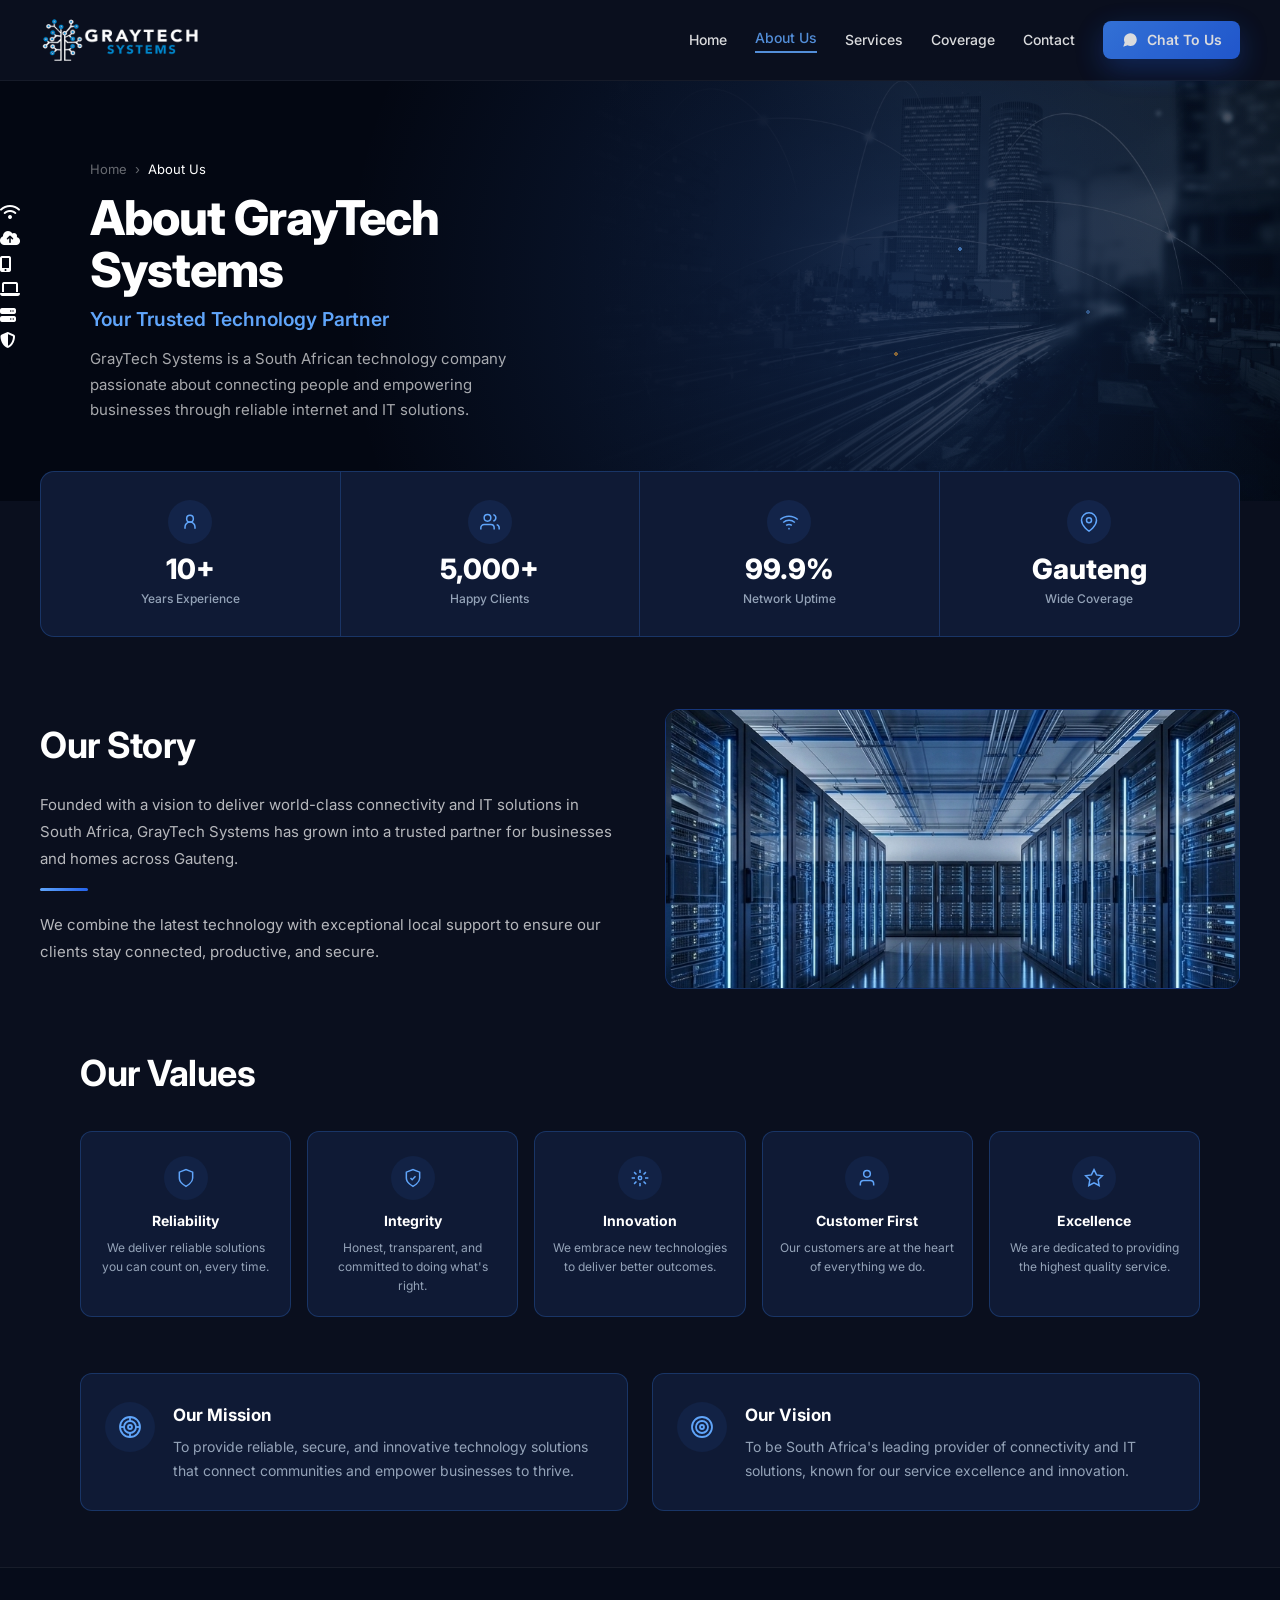
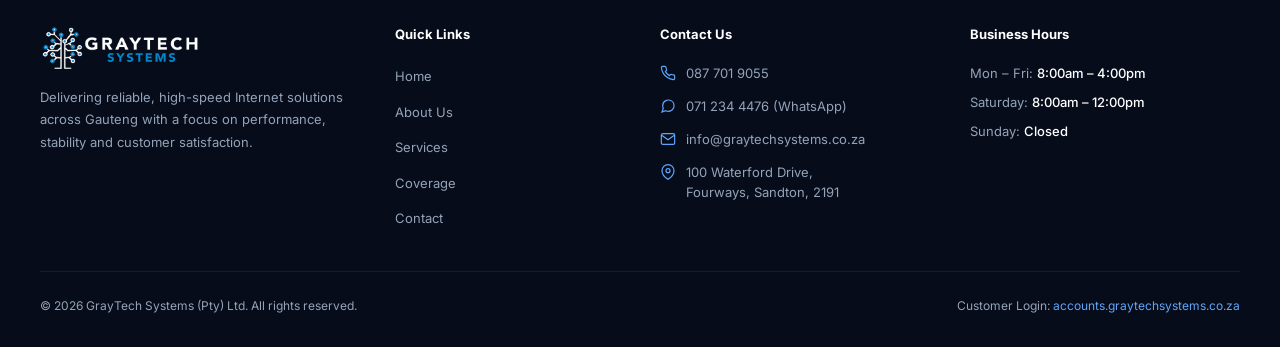
==== commit 6eed2801: "Add files via upload" ====
--- a/about.html
+++ b/about.html
@@ -146,7 +146,8 @@
   
   <!-- Google Fonts -->
   <link href="https://fonts.googleapis.com/css2?family=Inter:wght@400;500;600;700;800;900&display=swap" rel="stylesheet" />
-  
+    <!-- Font Awesome for Icons -->
+  <link rel="stylesheet" href="https://cdnjs.cloudflare.com/ajax/libs/font-awesome/6.5.0/css/all.min.css" />
   <!-- Shared CSS -->
   <link rel="stylesheet" href="css/style.css" />
   
@@ -202,12 +203,67 @@
     </div>
   </nav>
 
-  <!-- ===== HERO SECTION - PREMIUM BUT NOT OVERWHELMING ===== -->
+    <!-- ===== HERO SECTION - WITH GLOBE OVERLAY ===== -->
   <section class="about-hero">
     <div class="hero-bg"></div>
     <div class="hero-image">
       <img src="img/banner.jfif" alt="GrayTech Systems - About Us" />
     </div>
+    
+    <!-- ===== FUTURISTIC GLOBE OVERLAY ===== -->
+    <div class="globe-overlay">
+      <!-- Outer Orbital Rings -->
+      <div class="globe-ring globe-ring-1"></div>
+      <div class="globe-ring globe-ring-2"></div>
+      <div class="globe-ring globe-ring-3"></div>
+
+      <!-- Core Globe - Vibrant Blue -->
+      <div class="cyber-globe-core">
+        <div class="globe-mesh"></div>
+        <div class="globe-pulse"></div>
+      </div>
+
+      <!-- Floating Nodes -->
+      <div class="globe-node node-pos-1" data-title="Wi-Fi">
+        <i class="fa-solid fa-wifi"></i>
+        <div class="node-pulse-ring"></div>
+      </div>
+      <div class="globe-node node-pos-2" data-title="Cloud">
+        <i class="fa-solid fa-cloud-arrow-up"></i>
+        <div class="node-pulse-ring"></div>
+      </div>
+      <div class="globe-node node-pos-3" data-title="Mobile">
+        <i class="fa-solid fa-mobile-screen-button"></i>
+        <div class="node-pulse-ring"></div>
+      </div>
+      <div class="globe-node node-pos-4" data-title="Infrastructure">
+        <i class="fa-solid fa-laptop"></i>
+        <div class="node-pulse-ring"></div>
+      </div>
+      <div class="globe-node node-pos-5" data-title="Data">
+        <i class="fa-solid fa-server"></i>
+        <div class="node-pulse-ring"></div>
+      </div>
+      <div class="globe-node node-pos-6" data-title="Security">
+        <i class="fa-solid fa-shield-halved"></i>
+        <div class="node-pulse-ring"></div>
+      </div>
+
+      <!-- Connection Lines -->
+      <svg class="globe-connections" viewBox="0 0 320 320">
+        <line x1="160" y1="18" x2="250" y2="58" class="conn-line" />
+        <line x1="250" y1="58" x2="298" y2="142" class="conn-line" />
+        <line x1="298" y1="142" x2="230" y2="258" class="conn-line" />
+        <line x1="230" y1="258" x2="155" y2="295" class="conn-line" />
+        <line x1="155" y1="295" x2="55" y2="252" class="conn-line" />
+        <line x1="55" y1="252" x2="18" y2="108" class="conn-line" />
+        <line x1="18" y1="108" x2="160" y2="18" class="conn-line" />
+        <line x1="160" y1="18" x2="298" y2="142" class="conn-line" />
+        <line x1="155" y1="295" x2="18" y2="108" class="conn-line" />
+        <circle cx="160" cy="155" r="3" class="center-dot" />
+      </svg>
+    </div>
+
     <div class="hero-container">
       <div class="hero-content">
         <div class="breadcrumb-trail">
--- a/css/about.css
+++ b/css/about.css
@@ -3,28 +3,53 @@
    ============================================ */
 
 /* ============================================
-   ABOUT HERO - WITH IMAGE
+   ABOUT HERO - PREMIUM BUT NOT OVERWHELMING
    ============================================ */
 .about-hero {
   position: relative;
   min-height: 420px;
+  max-height: 550px;
   display: flex;
   align-items: center;
   overflow: hidden;
-  padding: 60px 40px 80px;
   background: #030712;
-}
-
+  padding: 0;
+}
+
+/* BACKGROUND LIGHT (DEPTH) */
 .about-hero .hero-bg {
   position: absolute;
   inset: 0;
-  z-index: 0;
-  background:
-    radial-gradient(ellipse 70% 80% at 75% 50%, rgba(20, 60, 180, 0.3) 0%, transparent 70%),
-    radial-gradient(ellipse 35% 40% at 85% 15%, rgba(59, 130, 246, 0.2) 0%, transparent 60%);
-}
-
-/* HERO IMAGE - Same as homepage */
+  z-index: 1;
+  background: radial-gradient(
+    circle at 70% 50%, 
+    rgba(59, 130, 246, 0.2), 
+    transparent 60%
+  );
+  pointer-events: none;
+}
+
+/* NETWORK GLOW EFFECT - Subtle dots */
+.about-hero::after {
+  content: '';
+  position: absolute;
+  inset: 0;
+  background-image:
+    radial-gradient(circle at 75% 40%, rgba(96, 165, 250, 0.6) 2px, transparent 2px),
+    radial-gradient(circle at 85% 55%, rgba(96, 165, 250, 0.4) 2px, transparent 2px),
+    radial-gradient(circle at 70% 65%, rgba(255, 170, 50, 0.5) 2px, transparent 2px);
+  background-repeat: no-repeat;
+  z-index: 1;
+  animation: pulseSubtle 4s ease-in-out infinite alternate;
+  pointer-events: none;
+}
+
+@keyframes pulseSubtle {
+  from { opacity: 0.3; }
+  to { opacity: 0.7; }
+}
+
+/* HERO IMAGE - Full immersive but softer */
 .about-hero .hero-image {
   position: absolute;
   top: 0;
@@ -39,11 +64,17 @@
   width: 100%;
   height: 100%;
   object-fit: cover;
-  opacity: 0.5;
-  filter: brightness(0.7) contrast(1.2);
-}
-
-/* Fade overlay for image */
+  opacity: 0.45;
+  filter: brightness(0.7) contrast(1.1);
+  animation: slowZoom 25s ease-in-out infinite alternate;
+}
+
+@keyframes slowZoom {
+  from { transform: scale(1); }
+  to { transform: scale(1.05); }
+}
+
+/* FADE OVERLAY - Blends image into dark background */
 .about-hero .hero-image::after {
   content: '';
   position: absolute;
@@ -58,25 +89,31 @@
   pointer-events: none;
 }
 
-.hero-inner {
+/* CONTENT ABOVE EVERYTHING */
+.about-hero .hero-container {
   position: relative;
   z-index: 2;
   width: 100%;
   max-width: 1200px;
   margin: 0 auto;
+  padding: 0 40px;
+}
+
+.about-hero .hero-content {
+  max-width: 520px;
 }
 
 .breadcrumb-trail {
   font-size: 13px;
-  color: var(--gray);
-  margin-bottom: 16px;
+  color: rgba(255, 255, 255, 0.4);
+  margin-bottom: 12px;
   display: flex;
   align-items: center;
   gap: 8px;
 }
 
 .breadcrumb-trail a {
-  color: var(--gray);
+  color: rgba(255, 255, 255, 0.4);
   transition: color 0.2s;
 }
 
@@ -88,12 +125,8 @@
   color: var(--white);
 }
 
-.about-hero .hero-content {
-  max-width: 550px;
-}
-
 .about-hero h1 {
-  font-size: clamp(36px, 5vw, 56px);
+  font-size: clamp(32px, 4vw, 48px);
   font-weight: 800;
   letter-spacing: -1px;
   line-height: 1.08;
@@ -101,27 +134,27 @@
 }
 
 .about-hero h2 {
-  font-size: clamp(18px, 2vw, 24px);
+  font-size: clamp(17px, 1.5vw, 22px);
   font-weight: 600;
   color: var(--cyan);
-  margin-bottom: 16px;
+  margin-bottom: 12px;
 }
 
 .about-hero p {
-  font-size: 16px;
-  color: rgba(255, 255, 255, 0.7);
+  font-size: 15px;
+  color: rgba(255, 255, 255, 0.65);
   line-height: 1.7;
-  max-width: 500px;
-}
-
-/* ============================================
-   STATS GRID - WITH PROPER SPACING
+  max-width: 460px;
+}
+
+/* ============================================
+   STATS GRID
    ============================================ */
 .stats-grid {
   display: grid;
   grid-template-columns: repeat(4, 1fr);
   gap: 0;
-  margin: -40px 40px 0;
+  margin: -30px 40px 0;
   background: var(--card);
   border: 1px solid var(--border);
   border-radius: 14px;
@@ -131,7 +164,7 @@
 }
 
 .stat-item {
-  padding: 32px 24px;
+  padding: 28px 24px;
   text-align: center;
   border-right: 1px solid var(--border);
 }
@@ -141,26 +174,26 @@
 }
 
 .stat-icon {
-  width: 48px;
-  height: 48px;
+  width: 44px;
+  height: 44px;
   background: rgba(59, 130, 246, 0.1);
   border-radius: 50%;
   display: flex;
   align-items: center;
   justify-content: center;
-  margin: 0 auto 12px;
+  margin: 0 auto 10px;
 }
 
 .stat-icon svg {
-  width: 22px;
-  height: 22px;
+  width: 20px;
+  height: 20px;
   stroke: var(--cyan);
   fill: none;
   stroke-width: 1.8;
 }
 
 .stat-value {
-  font-size: 32px;
+  font-size: 28px;
   font-weight: 800;
   line-height: 1.1;
   margin-bottom: 4px;
@@ -168,29 +201,29 @@
 }
 
 .stat-label {
-  font-size: 13px;
+  font-size: 12px;
   color: var(--gray);
   font-weight: 500;
 }
 
 /* ============================================
-   STORY SECTION
+   STORY SECTION - WITH IMAGE
    ============================================ */
 .story-section {
-  padding: 80px 40px 60px;
+  padding: 72px 40px 56px;
 }
 
 .story-grid {
   display: grid;
   grid-template-columns: 1fr 1fr;
-  gap: 60px;
+  gap: 50px;
   align-items: center;
   max-width: 1200px;
   margin: 0 auto;
 }
 
 .story-text h2 {
-  font-size: clamp(28px, 3.5vw, 38px);
+  font-size: clamp(26px, 3vw, 36px);
   font-weight: 700;
   letter-spacing: -0.5px;
   margin-bottom: 16px;
@@ -211,7 +244,7 @@
   margin: 16px 0 20px;
 }
 
-/* Server Rack Illustration */
+/* Story Image - Using about-1.png */
 .story-img {
   border-radius: 14px;
   overflow: hidden;
@@ -224,74 +257,27 @@
   border: 1px solid var(--border);
 }
 
-.story-img::before {
-  content: '';
-  position: absolute;
-  inset: 0;
-  background:
-    repeating-linear-gradient(90deg, transparent, transparent 18px, rgba(59, 130, 246, 0.05) 18px, rgba(59, 130, 246, 0.05) 20px),
-    repeating-linear-gradient(0deg, transparent, transparent 18px, rgba(59, 130, 246, 0.03) 18px, rgba(59, 130, 246, 0.03) 20px);
-}
-
-.racks-row {
-  display: flex;
-  gap: 16px;
-  align-items: flex-end;
-  position: relative;
-  z-index: 1;
-}
-
-.server-rack {
-  width: 72px;
-  height: 120px;
-  background: rgba(10, 20, 50, 0.9);
-  border: 1px solid rgba(59, 130, 246, 0.3);
-  border-radius: 6px;
-  display: flex;
-  flex-direction: column;
-  justify-content: center;
-  gap: 8px;
-  padding: 8px;
-}
-
-.server-rack.tall {
-  height: 160px;
-}
-
-.server-unit {
-  height: 10px;
-  background: rgba(59, 130, 246, 0.15);
-  border-radius: 3px;
-  position: relative;
-}
-
-.server-unit::after {
-  content: '';
-  position: absolute;
-  left: 6px;
-  top: 50%;
-  transform: translateY(-50%);
-  width: 6px;
-  height: 6px;
-  border-radius: 50%;
-  background: var(--cyan);
-  box-shadow: 0 0 8px rgba(96, 165, 250, 0.4);
+.story-img img {
+  width: 100%;
+  height: 100%;
+  object-fit: cover;
+  display: block;
 }
 
 /* ============================================
    VALUES SECTION
    ============================================ */
 .values-section {
-  padding: 0 40px 64px;
+  padding: 0 40px 56px;
   max-width: 1200px;
   margin: 0 auto;
 }
 
 .values-section h2 {
-  font-size: clamp(28px, 3.5vw, 38px);
+  font-size: clamp(26px, 3vw, 36px);
   font-weight: 700;
   letter-spacing: -0.5px;
-  margin-bottom: 32px;
+  margin-bottom: 28px;
 }
 
 .values-grid {
@@ -304,7 +290,7 @@
   background: var(--card);
   border: 1px solid var(--border);
   border-radius: 12px;
-  padding: 28px 20px 24px;
+  padding: 24px 16px 20px;
   text-align: center;
   transition: transform 0.3s, box-shadow 0.3s;
 }
@@ -315,26 +301,26 @@
 }
 
 .value-icon {
-  width: 48px;
-  height: 48px;
+  width: 44px;
+  height: 44px;
   background: rgba(59, 130, 246, 0.08);
   border-radius: 50%;
   display: flex;
   align-items: center;
   justify-content: center;
-  margin: 0 auto 12px;
+  margin: 0 auto 10px;
 }
 
 .value-icon svg {
-  width: 22px;
-  height: 22px;
+  width: 20px;
+  height: 20px;
   stroke: var(--cyan);
   fill: none;
   stroke-width: 1.8;
 }
 
 .value-card h3 {
-  font-size: 15px;
+  font-size: 14px;
   font-weight: 700;
   margin-bottom: 6px;
 }
@@ -353,7 +339,7 @@
   grid-template-columns: 1fr 1fr;
   gap: 24px;
   max-width: 1200px;
-  margin: 0 auto 64px;
+  margin: 0 auto 56px;
   padding: 0 40px;
 }
 
@@ -361,9 +347,9 @@
   background: var(--card);
   border: 1px solid var(--border);
   border-radius: 12px;
-  padding: 32px 28px;
-  display: flex;
-  gap: 20px;
+  padding: 28px 24px;
+  display: flex;
+  gap: 18px;
   align-items: flex-start;
   transition: transform 0.3s;
 }
@@ -373,8 +359,8 @@
 }
 
 .mv-icon {
-  width: 56px;
-  height: 56px;
+  width: 50px;
+  height: 50px;
   background: rgba(59, 130, 246, 0.08);
   border-radius: 50%;
   display: flex;
@@ -384,15 +370,15 @@
 }
 
 .mv-icon svg {
-  width: 26px;
-  height: 26px;
+  width: 24px;
+  height: 24px;
   stroke: var(--cyan);
   fill: none;
   stroke-width: 1.8;
 }
 
 .mv-card h3 {
-  font-size: 18px;
+  font-size: 17px;
   font-weight: 700;
   margin-bottom: 6px;
 }
@@ -407,12 +393,17 @@
    RESPONSIVE - ABOUT PAGE
    ============================================ */
 @media (max-width: 1024px) {
+  .about-hero {
+    max-height: none;
+    min-height: 380px;
+  }
+
   .about-hero .hero-image {
     width: 65%;
   }
 
   .stats-grid {
-    margin: -30px 20px 0;
+    margin: -25px 20px 0;
   }
 
   .values-grid {
@@ -422,14 +413,19 @@
 
 @media (max-width: 768px) {
   .about-hero {
-    padding: 40px 20px 60px;
-    min-height: 300px;
+    min-height: 340px;
+    padding: 60px 0 50px;
   }
 
   .about-hero .hero-image {
     width: 100%;
     height: 100%;
     opacity: 0.3;
+  }
+
+  .about-hero .hero-image img {
+    opacity: 1;
+    filter: brightness(0.5) contrast(1.2);
   }
 
   .about-hero .hero-image::after {
@@ -442,25 +438,35 @@
     );
   }
 
-  .about-hero h1 {
-    font-size: 32px;
-  }
-
-  .about-hero h2 {
-    font-size: 18px;
-  }
-
-  .about-hero p {
-    font-size: 15px;
+  .about-hero .hero-container {
+    padding: 0 20px;
   }
 
   .about-hero .hero-content {
     max-width: 100%;
+    text-align: center;
+  }
+
+  .about-hero h1 {
+    font-size: 30px;
+  }
+
+  .about-hero h2 {
+    font-size: 17px;
+  }
+
+  .about-hero p {
+    font-size: 14px;
+    max-width: 100%;
+  }
+
+  .breadcrumb-trail {
+    justify-content: center;
   }
 
   .stats-grid {
     grid-template-columns: repeat(2, 1fr);
-    margin: -20px 20px 0;
+    margin: -16px 20px 0;
   }
 
   .stat-item:nth-child(2) {
@@ -473,16 +479,20 @@
   }
 
   .stat-value {
-    font-size: 28px;
+    font-size: 24px;
+  }
+
+  .stat-item {
+    padding: 20px 16px;
   }
 
   .story-section {
-    padding: 60px 20px 40px;
+    padding: 48px 20px 40px;
   }
 
   .story-grid {
     grid-template-columns: 1fr;
-    gap: 32px;
+    gap: 28px;
   }
 
   .story-img {
@@ -490,7 +500,7 @@
   }
 
   .values-section {
-    padding: 0 20px 48px;
+    padding: 0 20px 40px;
   }
 
   .values-grid {
@@ -499,63 +509,52 @@
   }
 
   .value-card {
-    padding: 20px 16px;
+    padding: 18px 14px;
   }
 
   .mv-grid {
     grid-template-columns: 1fr;
     padding: 0 20px;
-    margin: 0 auto 48px;
+    margin: 0 auto 40px;
   }
 
   .mv-card {
-    padding: 24px 20px;
-  }
-
-  .server-rack {
-    width: 56px;
-    height: 100px;
-  }
-
-  .server-rack.tall {
-    height: 130px;
-  }
-
-  .racks-row {
-    gap: 12px;
+    padding: 20px 18px;
+    gap: 14px;
   }
 }
 
 @media (max-width: 480px) {
   .about-hero {
-    padding: 32px 16px 48px;
+    min-height: 300px;
+    padding: 50px 0 40px;
   }
 
   .about-hero h1 {
-    font-size: 28px;
+    font-size: 26px;
   }
 
   .stats-grid {
     grid-template-columns: 1fr 1fr;
-    margin: -16px 16px 0;
+    margin: -12px 16px 0;
   }
 
   .stat-item {
-    padding: 20px 16px;
+    padding: 16px 12px;
   }
 
   .stat-value {
-    font-size: 24px;
+    font-size: 20px;
   }
 
   .stat-icon {
-    width: 40px;
-    height: 40px;
+    width: 36px;
+    height: 36px;
   }
 
   .stat-icon svg {
-    width: 18px;
-    height: 18px;
+    width: 16px;
+    height: 16px;
   }
 
   .values-grid {
@@ -564,7 +563,7 @@
   }
 
   .value-card {
-    padding: 16px 12px;
+    padding: 14px 10px;
   }
 
   .value-card h3 {
@@ -577,22 +576,7 @@
     text-align: center;
   }
 
-  .server-rack {
-    width: 44px;
-    height: 80px;
-    padding: 6px;
-    gap: 6px;
-  }
-
-  .server-rack.tall {
-    height: 100px;
-  }
-
-  .server-unit {
-    height: 8px;
-  }
-
-  .racks-row {
-    gap: 8px;
+  .story-img {
+    height: 160px;
   }
 }
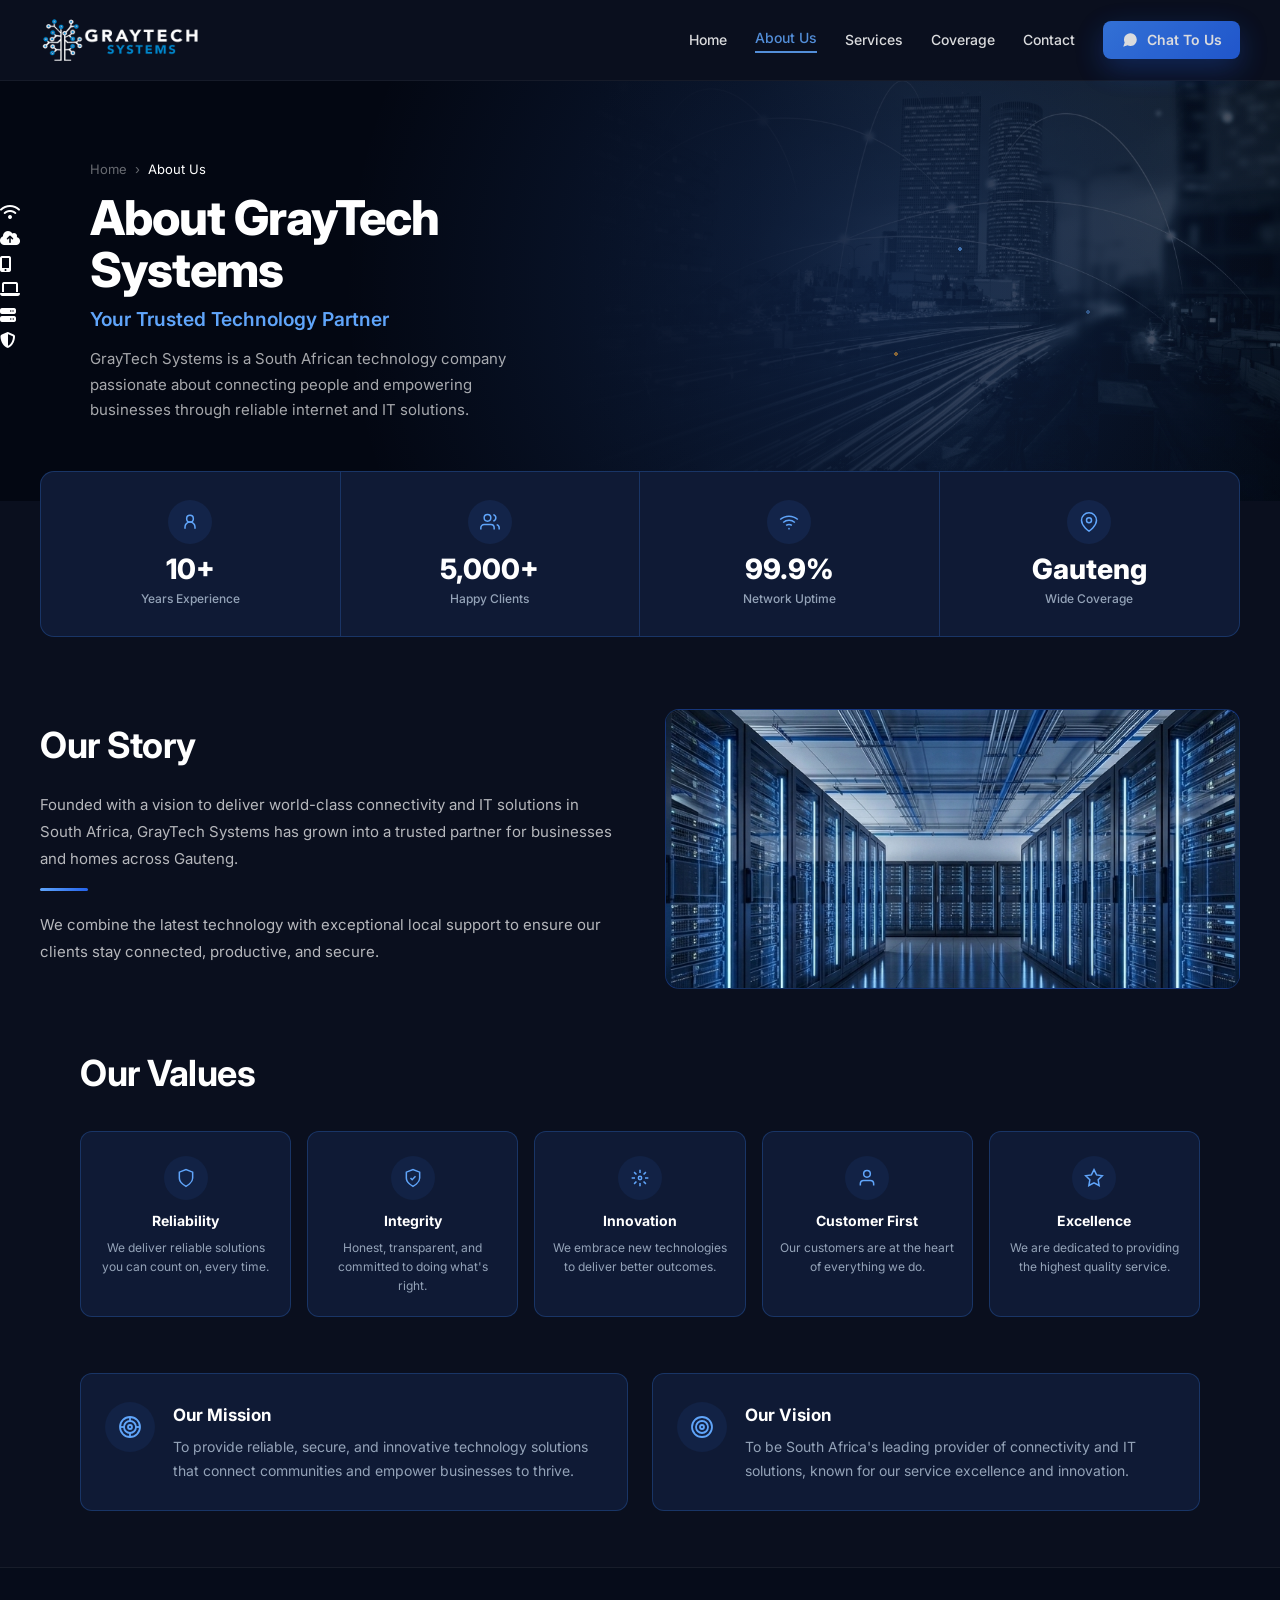
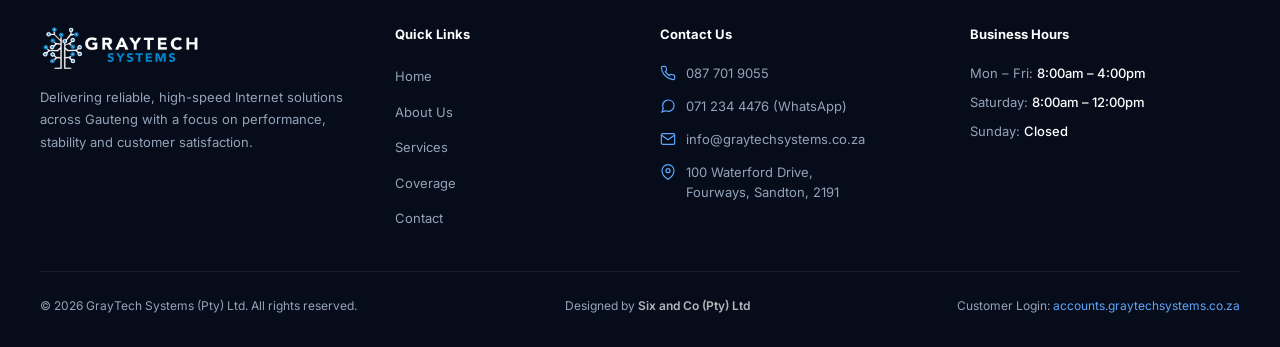
==== commit a443671a: "Add files via upload" ====
--- a/about.html
+++ b/about.html
@@ -448,8 +448,14 @@
       </div>
     </div>
 
-    <div class="footer-bottom">
+        <div class="footer-bottom">
       <span>© <span id="year"></span> GrayTech Systems (Pty) Ltd. All rights reserved.</span>
+      <span>
+        Designed by 
+        <a href="https://www.sixandco6.co.za" target="_blank" rel="noopener noreferrer" class="footer-design-credit">
+          <strong>Six and Co (Pty) Ltd</strong>
+        </a>
+      </span>
       <span>Customer Login: <a href="https://accounts.graytechsystems.co.za" style="color:var(--cyan)">accounts.graytechsystems.co.za</a></span>
     </div>
   </footer>
--- a/css/style.css
+++ b/css/style.css
@@ -2792,4 +2792,28 @@
 @media (min-width: 769px) and (max-width: 1024px) {
   .nav-links { gap: 20px; font-size: 13px; }
   .nav-links .btn-quote { padding: 6px 16px; font-size: 13px; }
+}
+
+/* ============================================
+   FOOTER - DESIGN CREDIT
+   ============================================ */
+.footer-design-credit {
+  font-size: 12px;
+  color: var(--gray);
+  transition: color 0.3s ease;
+  text-decoration: none;
+}
+
+.footer-design-credit:hover {
+  color: var(--cyan);
+}
+
+.footer-design-credit strong {
+  font-weight: 600;
+  color: rgba(255, 255, 255, 0.7);
+  transition: color 0.3s ease;
+}
+
+.footer-design-credit:hover strong {
+  color: var(--white);
 }
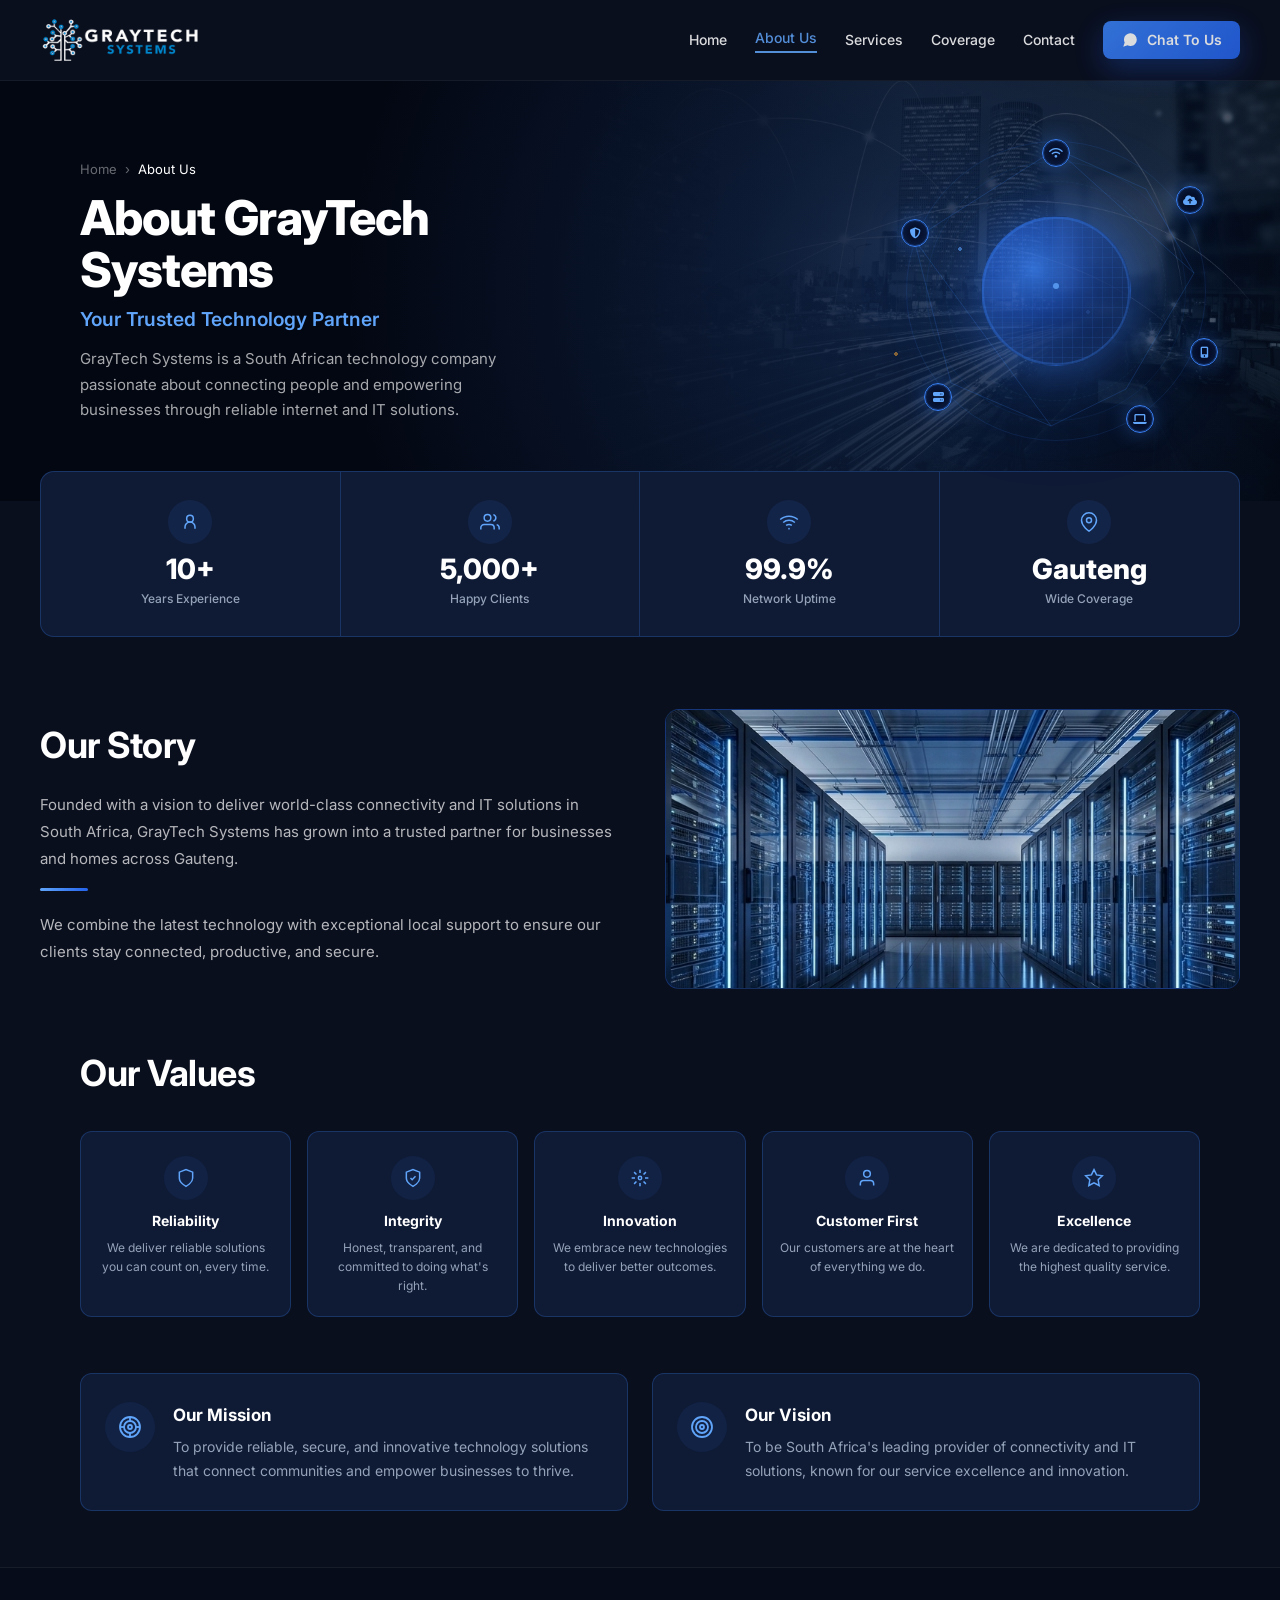
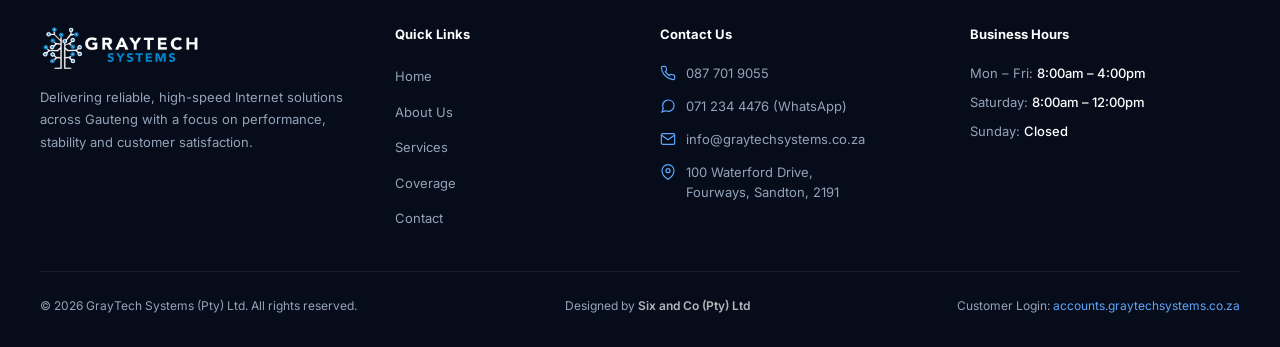
==== commit 3ad6265b: "Add files via upload" ====
--- a/about.html
+++ b/about.html
@@ -146,8 +146,10 @@
   
   <!-- Google Fonts -->
   <link href="https://fonts.googleapis.com/css2?family=Inter:wght@400;500;600;700;800;900&display=swap" rel="stylesheet" />
-    <!-- Font Awesome for Icons -->
+  
+  <!-- Font Awesome for Icons -->
   <link rel="stylesheet" href="https://cdnjs.cloudflare.com/ajax/libs/font-awesome/6.5.0/css/all.min.css" />
+  
   <!-- Shared CSS -->
   <link rel="stylesheet" href="css/style.css" />
   
@@ -203,7 +205,7 @@
     </div>
   </nav>
 
-    <!-- ===== HERO SECTION - WITH GLOBE OVERLAY ===== -->
+  <!-- ===== HERO SECTION - WITH GLOBE OVERLAY ===== -->
   <section class="about-hero">
     <div class="hero-bg"></div>
     <div class="hero-image">
@@ -448,7 +450,7 @@
       </div>
     </div>
 
-        <div class="footer-bottom">
+    <div class="footer-bottom">
       <span>© <span id="year"></span> GrayTech Systems (Pty) Ltd. All rights reserved.</span>
       <span>
         Designed by 
@@ -461,7 +463,7 @@
   </footer>
 
   <!-- ===== WHATSAPP FAB ===== -->
-<!--   <div class="whatsapp-fab">
+  <!-- <div class="whatsapp-fab">
     <svg viewBox="0 0 24 24"><path d="M21 11.5a8.38 8.38 0 0 1-.9 3.8 8.5 8.5 0 0 1-7.6 4.7 8.38 8.38 0 0 1-3.8-.9L3 21l1.9-5.7a8.38 8.38 0 0 1-.9-3.8 8.5 8.5 0 0 1 4.7-7.6 8.38 8.38 0 0 1 3.8-.9h.5a8.48 8.48 0 0 1 8 8v.5z"/></svg>
   </div> -->
 
@@ -469,22 +471,6 @@
   <script src="js/main.js"></script>
   <script>
     document.getElementById("year").textContent = new Date().getFullYear();
-    
-    // Mobile menu
-    const hamburger = document.querySelector('.hamburger');
-    const navLinks = document.querySelector('.nav-links');
-    
-    hamburger.addEventListener('click', function() {
-      this.classList.toggle('active');
-      navLinks.classList.toggle('mobile-open');
-    });
-    
-    navLinks.querySelectorAll('a, .mobile-logo').forEach(link => {
-      link.addEventListener('click', () => {
-        hamburger.classList.remove('active');
-        navLinks.classList.remove('mobile-open');
-      });
-    });
   </script>
 </body>
 </html>
--- a/css/about.css
+++ b/css/about.css
@@ -579,4 +579,275 @@
   .story-img {
     height: 160px;
   }
+}
+
+/* ============================================
+   FUTURISTIC GLOBE OVERLAY - ABOUT PAGE
+   ============================================ */
+
+/* Globe Container - Positioned on RIGHT side */
+.globe-overlay {
+  position: absolute;
+  top: 50%;
+  right: 5%;
+  transform: translateY(-50%);
+  z-index: 5;
+  width: 320px;
+  height: 320px;
+  pointer-events: none;
+}
+
+/* Outer Orbital Rings */
+.globe-ring {
+  position: absolute;
+  border-radius: 50%;
+  border: 1px solid rgba(59, 130, 246, 0.15);
+  top: 50%;
+  left: 50%;
+  transform: translate(-50%, -50%);
+  animation: ringSpin 20s linear infinite;
+}
+
+.globe-ring-1 {
+  width: 300px;
+  height: 300px;
+  border-color: rgba(59, 130, 246, 0.12);
+  animation-duration: 30s;
+}
+
+.globe-ring-2 {
+  width: 260px;
+  height: 260px;
+  border-color: rgba(59, 130, 246, 0.08);
+  animation-duration: 25s;
+  animation-direction: reverse;
+}
+
+.globe-ring-3 {
+  width: 220px;
+  height: 220px;
+  border-color: rgba(96, 165, 250, 0.06);
+  animation-duration: 20s;
+  border-style: dashed;
+}
+
+@keyframes ringSpin {
+  0% { transform: translate(-50%, -50%) rotate(0deg); }
+  100% { transform: translate(-50%, -50%) rotate(360deg); }
+}
+
+/* Cyber Globe Core - VIBRANT BLUE */
+.cyber-globe-core {
+  position: absolute;
+  top: 50%;
+  left: 50%;
+  transform: translate(-50%, -50%);
+  width: 150px;
+  height: 150px;
+  border-radius: 50%;
+  background: radial-gradient(circle at 35% 35%, rgba(59, 130, 246, 0.8) 0%, rgba(37, 99, 235, 0.5) 30%, rgba(2, 6, 23, 0.95) 80%);
+  box-shadow: 
+    inset 0 0 60px rgba(59, 130, 246, 0.5),
+    0 0 50px rgba(59, 130, 246, 0.4),
+    0 0 100px rgba(37, 99, 235, 0.25),
+    0 0 150px rgba(59, 130, 246, 0.15);
+  border: 1.5px solid rgba(59, 130, 246, 0.4);
+  animation: globeFloat 8s ease-in-out infinite alternate;
+}
+
+@keyframes globeFloat {
+  0% { transform: translate(-50%, -50%) scale(1); }
+  100% { transform: translate(-50%, -50%) scale(1.02); }
+}
+
+/* Globe Mesh - More visible */
+.globe-mesh {
+  position: absolute;
+  width: 100%;
+  height: 100%;
+  opacity: 0.4;
+  background-image: 
+    linear-gradient(rgba(59, 130, 246, 0.3) 1px, transparent 1px),
+    linear-gradient(90deg, rgba(59, 130, 246, 0.3) 1px, transparent 1px);
+  background-size: 10px 10px;
+  border-radius: 50%;
+  animation: meshScroll 10s linear infinite;
+}
+
+@keyframes meshScroll {
+  0% { background-position: 0 0; }
+  100% { background-position: 50px 50px; }
+}
+
+/* Globe Pulse Ring - More visible */
+.globe-pulse {
+  position: absolute;
+  width: 100%;
+  height: 100%;
+  border-radius: 50%;
+  border: 2px solid rgba(59, 130, 246, 0.3);
+  animation: pulseRing 3s ease-in-out infinite;
+}
+
+@keyframes pulseRing {
+  0%, 100% { transform: scale(1); opacity: 0.5; }
+  50% { transform: scale(1.2); opacity: 0; }
+}
+
+/* Floating Nodes - Vibrant */
+.globe-node {
+  position: absolute;
+  width: 28px;
+  height: 28px;
+  background: rgba(3, 10, 36, 0.85);
+  backdrop-filter: blur(8px);
+  -webkit-backdrop-filter: blur(8px);
+  border: 1.5px solid #3b82f6;
+  border-radius: 50%;
+  display: flex;
+  align-items: center;
+  justify-content: center;
+  color: #60a5fa;
+  font-size: 11px;
+  box-shadow: 0 0 20px rgba(59, 130, 246, 0.4), inset 0 0 10px rgba(59, 130, 246, 0.2);
+  z-index: 10;
+  transition: all 0.4s cubic-bezier(0.34, 1.56, 0.64, 1);
+  pointer-events: auto;
+  cursor: pointer;
+}
+
+.globe-node i {
+  position: relative;
+  z-index: 2;
+}
+
+.globe-node:hover {
+  color: #ffffff;
+  border-color: #60a5fa;
+  background: rgba(59, 130, 246, 0.3);
+  transform: scale(1.2);
+  box-shadow: 0 0 30px #3b82f6, 0 0 60px rgba(59, 130, 246, 0.3);
+}
+
+/* Node Pulse Ring - Vibrant */
+.node-pulse-ring {
+  position: absolute;
+  width: 100%;
+  height: 100%;
+  border-radius: 50%;
+  border: 1.5px solid rgba(59, 130, 246, 0.3);
+  animation: nodePulse 2.5s ease-out infinite;
+}
+
+.globe-node:nth-child(1) .node-pulse-ring { animation-delay: 0s; }
+.globe-node:nth-child(2) .node-pulse-ring { animation-delay: 0.4s; }
+.globe-node:nth-child(3) .node-pulse-ring { animation-delay: 0.8s; }
+.globe-node:nth-child(4) .node-pulse-ring { animation-delay: 1.2s; }
+.globe-node:nth-child(5) .node-pulse-ring { animation-delay: 1.6s; }
+.globe-node:nth-child(6) .node-pulse-ring { animation-delay: 2.0s; }
+
+@keyframes nodePulse {
+  0% { transform: scale(1); opacity: 0.8; }
+  100% { transform: scale(1.8); opacity: 0; }
+}
+
+/* Node Positions */
+.node-pos-1 { top: 8px; left: 50%; transform: translateX(-50%); }
+.node-pos-2 { top: 55px; right: 12px; }
+.node-pos-3 { bottom: 85px; right: -2px; }
+.node-pos-4 { bottom: 18px; left: 72%; }
+.node-pos-5 { bottom: 40px; left: 28px; }
+.node-pos-6 { top: 88px; left: 5px; }
+
+/* Connection Lines SVG */
+.globe-connections {
+  position: absolute;
+  top: 0;
+  left: 0;
+  width: 100%;
+  height: 100%;
+  z-index: 5;
+  pointer-events: none;
+}
+
+.conn-line {
+  stroke: rgba(59, 130, 246, 0.2);
+  stroke-width: 1;
+  animation: linePulse 3s ease-in-out infinite;
+}
+
+.conn-line:nth-child(1) { animation-delay: 0s; }
+.conn-line:nth-child(2) { animation-delay: 0.4s; }
+.conn-line:nth-child(3) { animation-delay: 0.8s; }
+.conn-line:nth-child(4) { animation-delay: 1.2s; }
+.conn-line:nth-child(5) { animation-delay: 1.6s; }
+.conn-line:nth-child(6) { animation-delay: 2.0s; }
+.conn-line:nth-child(7) { animation-delay: 2.4s; }
+.conn-line:nth-child(8) { animation-delay: 2.8s; }
+
+@keyframes linePulse {
+  0%, 100% { stroke: rgba(59, 130, 246, 0.1); }
+  50% { stroke: rgba(59, 130, 246, 0.4); }
+}
+
+.center-dot {
+  fill: #60a5fa;
+  opacity: 0.8;
+  animation: centerDotPulse 2s ease-in-out infinite;
+}
+
+@keyframes centerDotPulse {
+  0%, 100% { opacity: 0.5; r: 3; }
+  50% { opacity: 1; r: 5; }
+}
+
+/* Responsive - Adjust globe position on smaller screens */
+@media (max-width: 1024px) {
+  .globe-overlay {
+    width: 260px;
+    height: 260px;
+    right: 3%;
+  }
+  .globe-ring-1 { width: 240px; height: 240px; }
+  .globe-ring-2 { width: 200px; height: 200px; }
+  .globe-ring-3 { width: 160px; height: 160px; }
+  .cyber-globe-core { width: 120px; height: 120px; }
+  .globe-node { width: 24px; height: 24px; font-size: 10px; }
+  .node-pos-2 { top: 45px; right: 8px; }
+  .node-pos-3 { bottom: 65px; right: -1px; }
+  .node-pos-6 { top: 70px; left: 3px; }
+}
+
+@media (max-width: 768px) {
+  .about-hero {
+    padding: 20px 0 30px 0;
+    min-height: auto;
+    max-height: none;
+  }
+  
+  .globe-overlay {
+    position: relative;
+    top: auto;
+    right: auto;
+    transform: none;
+    width: 200px;
+    height: 200px;
+    margin: 10px auto 0;
+  }
+  
+  .about-hero .hero-content {
+    text-align: center;
+  }
+  
+  .globe-ring-1 { width: 180px; height: 180px; }
+  .globe-ring-2 { width: 150px; height: 150px; }
+  .globe-ring-3 { width: 120px; height: 120px; }
+  .cyber-globe-core { width: 90px; height: 90px; }
+  .globe-node { width: 20px; height: 20px; font-size: 8px; }
+  .node-pos-1 { top: 5px; }
+  .node-pos-2 { top: 35px; right: 5px; }
+  .node-pos-3 { bottom: 50px; right: -1px; }
+  .node-pos-4 { bottom: 12px; left: 72%; }
+  .node-pos-5 { bottom: 28px; left: 18px; }
+  .node-pos-6 { top: 55px; left: 2px; }
 }
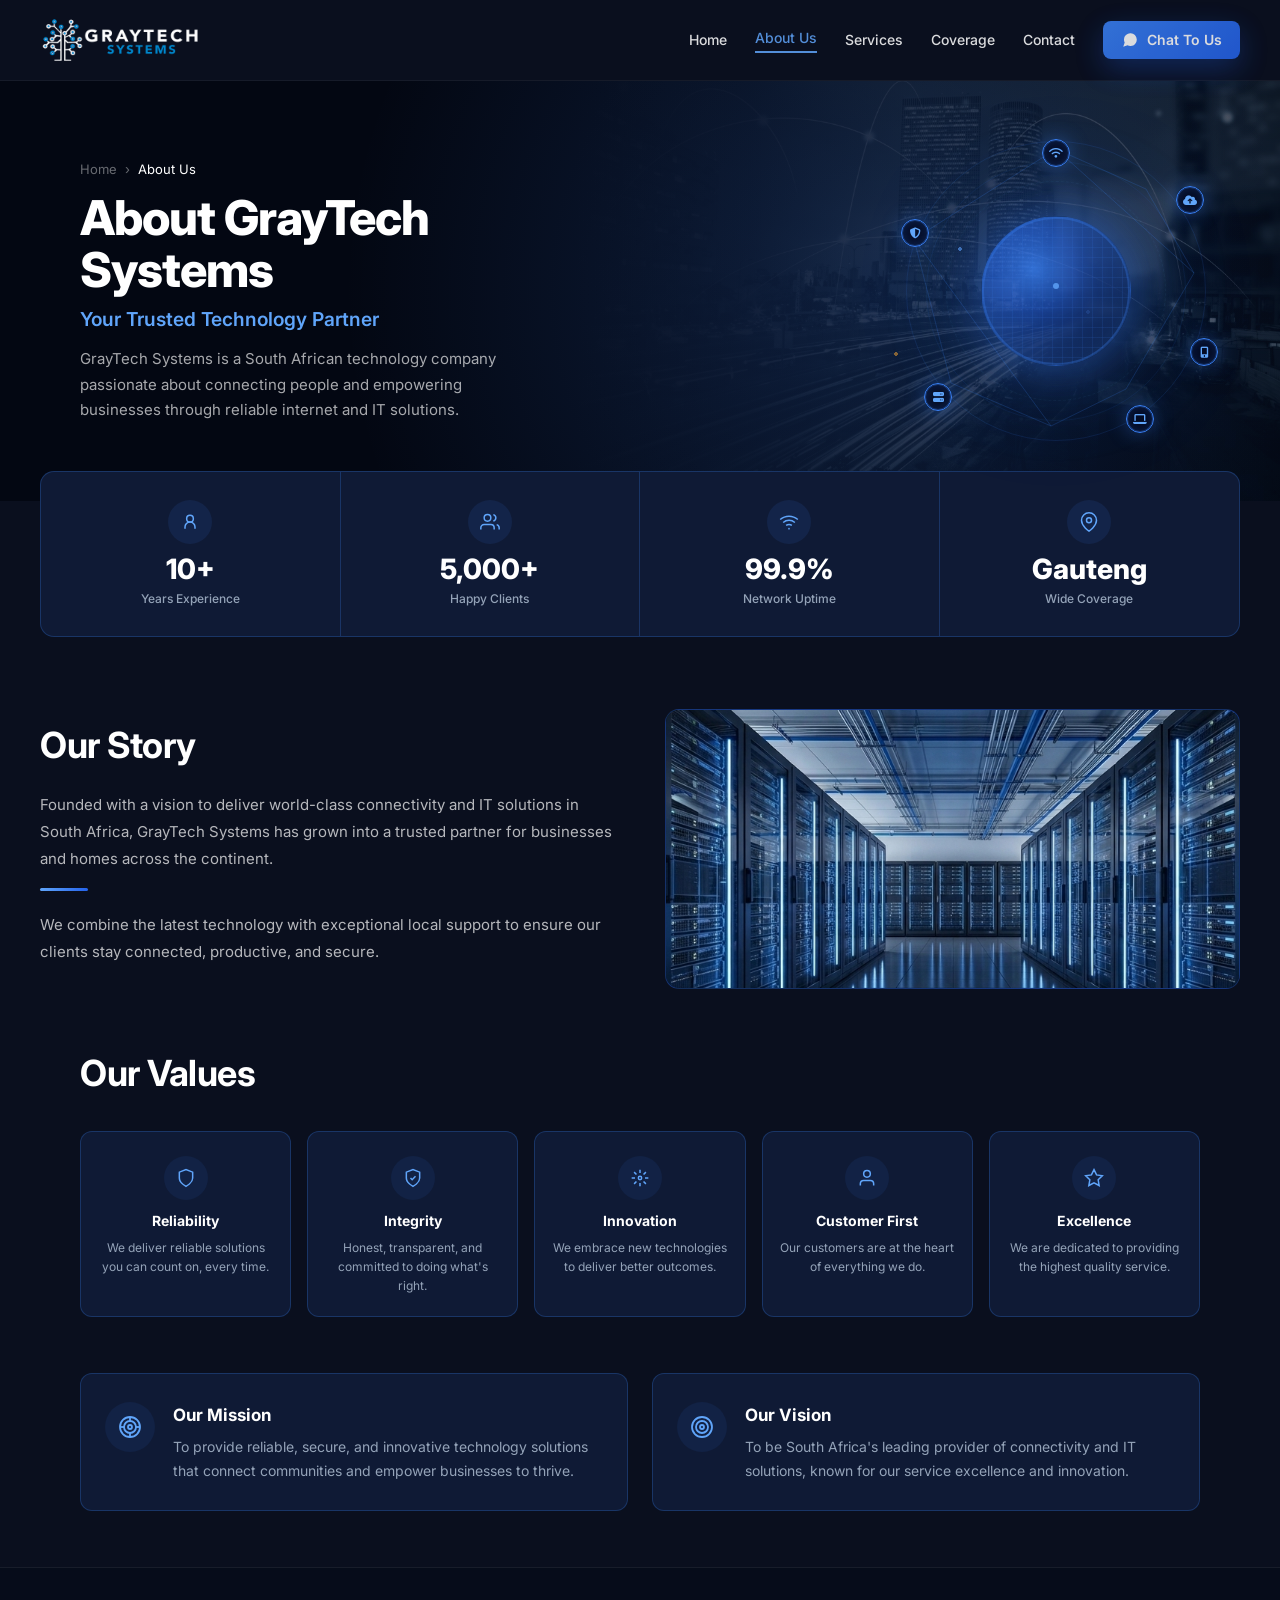
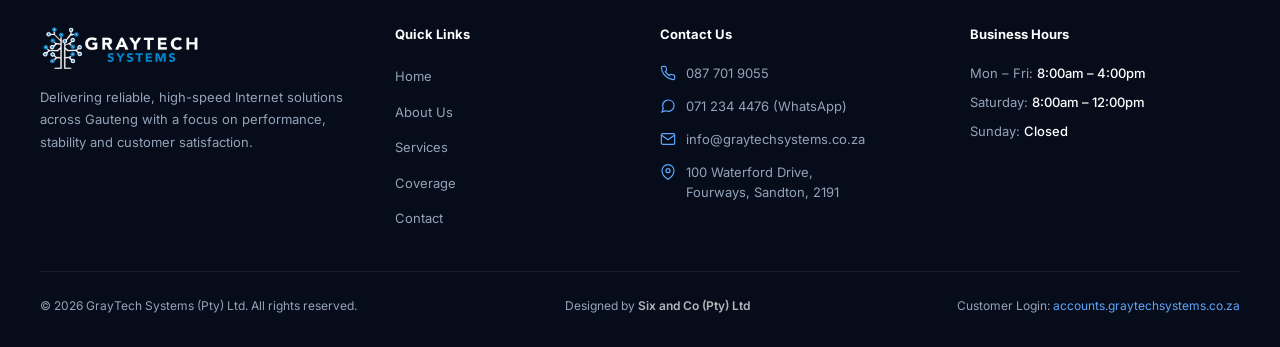
==== commit 2b164959: "Add files via upload" ====
--- a/about.html
+++ b/about.html
@@ -317,7 +317,7 @@
     <div class="story-grid">
       <div class="story-text">
         <h2>Our Story</h2>
-        <p>Founded with a vision to deliver world-class connectivity and IT solutions in South Africa, GrayTech Systems has grown into a trusted partner for businesses and homes across Gauteng.</p>
+        <p>Founded with a vision to deliver world-class connectivity and IT solutions in South Africa, GrayTech Systems has grown into a trusted partner for businesses and homes across the continent.</p>
         <div class="story-divider"></div>
         <p>We combine the latest technology with exceptional local support to ensure our clients stay connected, productive, and secure.</p>
       </div>
--- a/css/style.css
+++ b/css/style.css
@@ -434,7 +434,7 @@
 }
 
 /* ============================================
-   HERO FEATURES - IT Company Focus
+   HERO FEATURES - FIXED FOR MOBILE (2 rows, bigger icons)
    ============================================ */
 .hero-features {
   display: grid;
@@ -448,7 +448,7 @@
 .hero-feature {
   display: flex;
   align-items: center;
-  gap: 10px;
+  gap: 12px;
   text-align: left;
   padding: 4px 0;
   transition: transform 0.3s ease;
@@ -459,15 +459,14 @@
 }
 
 .hero-feature-icon {
-  width: 28px;
-  height: 28px;
+  width: 40px;
+  height: 40px;
   background: rgba(59, 130, 246, 0.1);
   border-radius: 50%;
   display: flex;
   align-items: center;
   justify-content: center;
   flex-shrink: 0;
-  margin-bottom: 0;
   transition: background 0.3s ease;
 }
 
@@ -476,32 +475,21 @@
 }
 
 .hero-feature-icon svg {
-  width: 14px;
-  height: 14px;
+  width: 20px;
+  height: 20px;
   stroke: var(--cyan);
   fill: none;
   stroke-width: 2;
 }
 
 .hero-feature h4 {
-  font-size: 14px;
+  font-size: 15px;
   font-weight: 700;
   color: var(--white);
   margin: 0;
-  white-space: nowrap;
-}
-
-.hero-feature p {
-  font-size: 12px;
-  color: rgba(255, 255, 255, 0.6);
-  line-height: 1.5;
-  max-width: 200px;
-  margin: 0;
-}
-
-/* ============================================
-   HERO - RESPONSIVE
-   ============================================ */
+}
+
+/* Desktop tablet */
 @media (max-width: 1024px) {
   .hero {
     min-height: 600px;
@@ -526,6 +514,7 @@
   }
 }
 
+/* Mobile - 2 rows, bigger icons */
 @media (max-width: 768px) {
   .hero {
     min-height: 580px;
@@ -579,32 +568,38 @@
     justify-content: center;
   }
 
+  /* HERO FEATURES - 2 ROWS, BIGGER ICONS */
   .hero-features {
     grid-template-columns: 1fr 1fr;
     gap: 16px;
     margin-top: 32px;
     padding-top: 28px;
-    text-align: center;
   }
 
   .hero-feature {
     justify-content: center;
+    text-align: center;
+    flex-direction: column;
     gap: 8px;
+    padding: 14px 10px;
+    background: rgba(255, 255, 255, 0.03);
+    border-radius: 10px;
+    border: 1px solid rgba(255, 255, 255, 0.05);
   }
 
   .hero-feature-icon {
-    width: 24px;
-    height: 24px;
+    width: 52px;
+    height: 52px;
   }
 
   .hero-feature-icon svg {
-    width: 12px;
-    height: 12px;
+    width: 26px;
+    height: 26px;
   }
 
   .hero-feature h4 {
+    font-size: 14px;
     white-space: normal;
-    font-size: 13px;
   }
 
   .btn-primary,
@@ -614,6 +609,7 @@
   }
 }
 
+/* Small mobile */
 @media (max-width: 480px) {
   .hero {
     min-height: 500px;
@@ -643,34 +639,31 @@
   }
 
   .hero-features {
-    grid-template-columns: 1fr;
+    grid-template-columns: 1fr 1fr;
     gap: 12px;
-    text-align: center;
   }
 
   .hero-feature {
-    justify-content: center;
-    gap: 8px;
+    padding: 10px 8px;
   }
 
   .hero-feature-icon {
+    width: 44px;
+    height: 44px;
+  }
+
+  .hero-feature-icon svg {
     width: 22px;
     height: 22px;
   }
 
-  .hero-feature-icon svg {
-    width: 11px;
-    height: 11px;
-  }
-
   .hero-feature h4 {
-    font-size: 13px;
-    white-space: normal;
+    font-size: 12px;
   }
 }
 
 /* ============================================
-   REFERRAL BANNER
+   REFERRAL BANNER - FIXED
    ============================================ */
 .referral {
   background: var(--card);
@@ -681,6 +674,7 @@
   display: flex;
   align-items: center;
   gap: 24px;
+  flex-wrap: wrap;
 }
 
 .referral-icon {
@@ -704,11 +698,13 @@
 
 .referral-text { 
   flex: 1; 
+  min-width: 180px;
 }
 
 .referral-text p { 
   font-size: 13px; 
   color: rgba(255,255,255,.7); 
+  margin: 0;
 }
 
 .referral-text strong { 
@@ -727,7 +723,7 @@
 .btn-learn {
   white-space: nowrap;
   background: transparent;
-  border: 1.5px solid rgba(255,255,255,.4);
+  border: 1.5px solid rgba(255,255,255,.3);
   color: var(--white);
   padding: 10px 22px;
   border-radius: 8px;
@@ -737,12 +733,87 @@
   display: flex; 
   align-items: center; 
   gap: 6px;
-  margin-left: auto;
-  transition: background .2s;
+  transition: all 0.3s ease;
+  flex-shrink: 0;
+  text-decoration: none;
 }
 
 .btn-learn:hover { 
-  background: rgba(255,255,255,.08); 
+  background: rgba(255,255,255,.08);
+  border-color: var(--white);
+  transform: translateY(-2px);
+}
+
+/* Mobile Responsive - Referral Banner */
+@media (max-width: 768px) {
+  .referral {
+    margin: 0 20px;
+    padding: 20px 24px;
+    flex-wrap: wrap;
+    justify-content: center;
+    text-align: center;
+    gap: 16px;
+  }
+
+  .referral-icon {
+    width: 48px;
+    height: 48px;
+  }
+
+  .referral-icon svg {
+    width: 24px;
+    height: 24px;
+  }
+
+  .referral-text {
+    flex: 1 1 100%;
+    text-align: center;
+  }
+
+  .referral-text strong {
+    font-size: 24px;
+  }
+
+  .referral-text span {
+    font-size: 12px;
+  }
+
+  .btn-learn {
+    white-space: normal;
+    justify-content: center;
+    padding: 12px 28px;
+    font-size: 14px;
+    width: 100%;
+    max-width: 220px;
+  }
+}
+
+@media (max-width: 480px) {
+  .referral {
+    margin: 0 16px;
+    padding: 16px 20px;
+    gap: 12px;
+  }
+
+  .referral-icon {
+    width: 40px;
+    height: 40px;
+  }
+
+  .referral-icon svg {
+    width: 20px;
+    height: 20px;
+  }
+
+  .referral-text strong {
+    font-size: 20px;
+  }
+
+  .btn-learn {
+    font-size: 13px;
+    padding: 10px 20px;
+    max-width: 180px;
+  }
 }
 
 /* ============================================
@@ -2816,4 +2887,462 @@
 
 .footer-design-credit:hover strong {
   color: var(--white);
+}
+
+/* ============================================
+   EXTRA LARGE SCREENS (100+ inch monitors)
+   ============================================ */
+
+/* For screens 1800px and larger (100+ inch monitors) */
+@media (min-width: 1800px) {
+  /* Increase base font size for better readability on large screens */
+  body {
+    font-size: 18px;
+  }
+
+  /* Navigation - More spacing */
+  nav {
+    padding: 20px 60px;
+  }
+
+  .logo-image {
+    height: 56px;
+  }
+
+  .nav-links {
+    gap: 40px;
+    font-size: 16px;
+  }
+
+  .btn-whatsapp-nav {
+    padding: 10px 24px;
+    font-size: 16px;
+  }
+
+  /* Hero Section - Full screen experience */
+  .hero {
+    min-height: 850px;
+    max-height: 1000px;
+  }
+
+  .hero-container {
+    max-width: 1400px;
+    padding: 0 60px;
+  }
+
+  .hero-content {
+    max-width: 650px;
+  }
+
+  .hero h1 {
+    font-size: clamp(56px, 5.5vw, 80px);
+  }
+
+  .hero-sub {
+    font-size: 20px;
+    max-width: 480px;
+  }
+
+  .hero-features {
+    gap: 32px;
+    margin-top: 60px;
+    padding-top: 48px;
+  }
+
+  .hero-feature-icon {
+    width: 48px;
+    height: 48px;
+  }
+
+  .hero-feature-icon svg {
+    width: 24px;
+    height: 24px;
+  }
+
+  .hero-feature h4 {
+    font-size: 17px;
+  }
+
+  .btn-primary,
+  .btn-outline {
+    padding: 16px 36px;
+    font-size: 17px;
+  }
+
+  /* Hero Image - Larger */
+  .hero-image {
+    width: 58%;
+  }
+
+  /* Referral Banner */
+  .referral {
+    margin: 0 60px;
+    padding: 28px 40px;
+    gap: 32px;
+  }
+
+  .referral-icon {
+    width: 64px;
+    height: 64px;
+  }
+
+  .referral-icon svg {
+    width: 32px;
+    height: 32px;
+  }
+
+  .referral-text strong {
+    font-size: 32px;
+  }
+
+  .btn-learn {
+    padding: 12px 28px;
+    font-size: 16px;
+  }
+
+  /* About Section */
+  .about-section {
+    padding: 100px 60px;
+  }
+
+  .about-container {
+    max-width: 1400px;
+  }
+
+  .about-grid {
+    gap: 80px;
+  }
+
+  .about-content h2 {
+    font-size: clamp(36px, 3.2vw, 48px);
+  }
+
+  .about-description {
+    font-size: 18px;
+  }
+
+  .about-image-wrapper img {
+    height: 520px;
+  }
+
+  .about-stats {
+    padding: 20px 48px;
+    gap: 60px;
+  }
+
+  .about-stat-number {
+    font-size: 28px;
+  }
+
+  .about-btn {
+    padding: 16px 40px;
+    font-size: 17px;
+  }
+
+  /* Services Grid - 4 columns with more spacing */
+  .services-section {
+    padding: 80px 60px 60px;
+  }
+
+  .services-grid {
+    max-width: 1400px;
+    gap: 28px;
+  }
+
+  .service-card {
+    padding: 32px 24px 28px;
+  }
+
+  .service-icon {
+    width: 64px;
+    height: 64px;
+  }
+
+  .service-icon svg {
+    width: 30px;
+    height: 30px;
+  }
+
+  .service-card h4 {
+    font-size: 17px;
+  }
+
+  .service-card p {
+    font-size: 14px;
+  }
+
+  /* Why Choose Section */
+  .why-choose-section {
+    padding: 60px 60px 80px;
+  }
+
+  .why-choose-grid {
+    max-width: 1400px;
+    gap: 60px;
+  }
+
+  .why-icon {
+    width: 60px;
+    height: 60px;
+  }
+
+  .why-icon svg {
+    width: 28px;
+    height: 28px;
+  }
+
+  .why-card h4 {
+    font-size: 18px;
+  }
+
+  .why-card p {
+    font-size: 15px;
+  }
+
+  .why-image-placeholder {
+    height: 380px;
+  }
+
+  /* Industries Section */
+  .industries-section {
+    padding: 60px 60px 80px;
+  }
+
+  .industries-grid {
+    max-width: 1400px;
+    gap: 28px;
+  }
+
+  .industry-card {
+    padding: 32px 24px 28px;
+  }
+
+  .industry-icon {
+    width: 60px;
+    height: 60px;
+  }
+
+  .industry-icon svg {
+    width: 28px;
+    height: 28px;
+  }
+
+  .industry-card h5 {
+    font-size: 16px;
+  }
+
+  /* CTA Section */
+  .cta-section {
+    padding: 100px 60px;
+  }
+
+  .cta-container {
+    max-width: 1400px;
+    padding: 60px 80px;
+  }
+
+  .cta-content h2 {
+    font-size: clamp(32px, 2.8vw, 44px);
+  }
+
+  .cta-content p {
+    font-size: 18px;
+  }
+
+  .cta-primary,
+  .cta-secondary {
+    padding: 16px 40px;
+    font-size: 17px;
+  }
+
+  /* Footer */
+  footer {
+    padding: 64px 60px 40px;
+  }
+
+  .footer-grid {
+    max-width: 1400px;
+    gap: 60px;
+    padding-bottom: 48px;
+  }
+
+  .footer-logo-image {
+    height: 56px;
+  }
+
+  .footer-brand p {
+    font-size: 15px;
+  }
+
+  .footer-col h4 {
+    font-size: 15px;
+  }
+
+  .footer-col ul li a {
+    font-size: 15px;
+  }
+
+  .contact-item {
+    font-size: 15px;
+  }
+
+  .hours-row {
+    font-size: 15px;
+  }
+
+  .footer-bottom {
+    font-size: 14px;
+    max-width: 1400px;
+    margin: 0 auto;
+  }
+}
+
+/* For screens 2200px and larger (ultra-large) */
+@media (min-width: 2200px) {
+  .hero {
+    min-height: 950px;
+    max-height: 1100px;
+  }
+
+  .hero-container {
+    max-width: 1600px;
+    padding: 0 80px;
+  }
+
+  .hero h1 {
+    font-size: clamp(64px, 5vw, 88px);
+  }
+
+  .hero-features {
+    gap: 40px;
+  }
+
+  .services-grid {
+    max-width: 1600px;
+    gap: 32px;
+    grid-template-columns: repeat(4, 1fr);
+  }
+
+  .why-choose-grid {
+    max-width: 1600px;
+    gap: 80px;
+  }
+
+  .cta-container {
+    max-width: 1600px;
+    padding: 70px 100px;
+  }
+
+  .footer-grid {
+    max-width: 1600px;
+    gap: 80px;
+  }
+
+  /* Larger container for content */
+  .about-container,
+  .services-container,
+  .solutions-container,
+  .pricing-container {
+    max-width: 1600px;
+  }
+
+  /* Solution cards larger */
+  .solutions-grid {
+    max-width: 1600px;
+    gap: 28px;
+  }
+
+  .solution-card {
+    padding: 32px 24px 28px;
+  }
+
+  .solution-card-icon {
+    width: 60px;
+    height: 60px;
+  }
+
+  .solution-card-icon svg {
+    width: 28px;
+    height: 28px;
+  }
+
+  .solution-card h3 {
+    font-size: 19px;
+  }
+
+  .solution-card p {
+    font-size: 15px;
+  }
+
+  /* Pricing section */
+  .pricing-section {
+    padding: 80px 60px 90px;
+  }
+
+  .pricing-grid {
+    max-width: 1600px;
+    gap: 28px;
+  }
+
+  .pricing-card {
+    padding: 32px 24px;
+  }
+}
+
+/* For screens 3000px and larger (very large displays) */
+@media (min-width: 3000px) {
+  body {
+    font-size: 20px;
+  }
+
+  .hero {
+    min-height: 1100px;
+    max-height: 1300px;
+  }
+
+  .hero h1 {
+    font-size: 96px;
+  }
+
+  .hero-container {
+    max-width: 1800px;
+    padding: 0 100px;
+  }
+
+  .hero-features {
+    gap: 48px;
+  }
+
+  .services-grid,
+  .solutions-grid {
+    max-width: 1800px;
+    gap: 36px;
+  }
+
+  .about-container,
+  .cta-container,
+  .footer-grid,
+  .why-choose-grid {
+    max-width: 1800px;
+  }
+
+  .footer-grid {
+    gap: 100px;
+  }
+}
+
+/* Fix for very wide screens - prevent content from stretching too much */
+@media (min-width: 2500px) {
+  .hero-container,
+  .about-container,
+  .services-grid,
+  .solutions-grid,
+  .why-choose-grid,
+  .cta-container,
+  .footer-grid,
+  .pricing-grid {
+    max-width: 2000px;
+    margin-left: auto;
+    margin-right: auto;
+  }
 }
--- a/css/about.css
+++ b/css/about.css
@@ -850,4 +850,322 @@
   .node-pos-4 { bottom: 12px; left: 72%; }
   .node-pos-5 { bottom: 28px; left: 18px; }
   .node-pos-6 { top: 55px; left: 2px; }
+}
+
+/* ============================================
+   EXTRA LARGE SCREENS - ABOUT PAGE
+   ============================================ */
+
+/* For screens 1800px and larger (100+ inch monitors) */
+@media (min-width: 1800px) {
+  .about-hero {
+    min-height: 500px;
+    max-height: 650px;
+  }
+
+  .about-hero .hero-container {
+    max-width: 1400px;
+    padding: 0 60px;
+  }
+
+  .about-hero .hero-content {
+    max-width: 650px;
+  }
+
+  .about-hero h1 {
+    font-size: clamp(40px, 4vw, 56px);
+  }
+
+  .about-hero h2 {
+    font-size: clamp(22px, 1.8vw, 28px);
+  }
+
+  .about-hero p {
+    font-size: 17px;
+  }
+
+  .about-hero .hero-image {
+    width: 58%;
+  }
+
+  /* Globe larger on large screens */
+  .globe-overlay {
+    width: 400px;
+    height: 400px;
+  }
+
+  .globe-ring-1 { width: 380px; height: 380px; }
+  .globe-ring-2 { width: 330px; height: 330px; }
+  .globe-ring-3 { width: 280px; height: 280px; }
+
+  .cyber-globe-core {
+    width: 180px;
+    height: 180px;
+  }
+
+  .globe-node {
+    width: 34px;
+    height: 34px;
+    font-size: 14px;
+  }
+
+  .node-pos-2 { top: 65px; right: 15px; }
+  .node-pos-3 { bottom: 100px; right: -2px; }
+  .node-pos-6 { top: 105px; left: 6px; }
+
+  /* Stats Grid */
+  .stats-grid {
+    margin: -35px 60px 0;
+    border-radius: 16px;
+  }
+
+  .stat-item {
+    padding: 32px 32px;
+  }
+
+  .stat-value {
+    font-size: 32px;
+  }
+
+  .stat-icon {
+    width: 52px;
+    height: 52px;
+  }
+
+  .stat-icon svg {
+    width: 24px;
+    height: 24px;
+  }
+
+  /* Story Section */
+  .story-section {
+    padding: 80px 60px 64px;
+  }
+
+  .story-grid {
+    max-width: 1400px;
+    gap: 60px;
+  }
+
+  .story-text h2 {
+    font-size: 38px;
+  }
+
+  .story-text p {
+    font-size: 17px;
+  }
+
+  .story-img {
+    height: 340px;
+  }
+
+  /* Values Section */
+  .values-section {
+    padding: 0 60px 64px;
+    max-width: 1400px;
+  }
+
+  .values-section h2 {
+    font-size: 38px;
+  }
+
+  .values-grid {
+    gap: 20px;
+  }
+
+  .value-card {
+    padding: 28px 20px 24px;
+  }
+
+  .value-icon {
+    width: 52px;
+    height: 52px;
+  }
+
+  .value-icon svg {
+    width: 24px;
+    height: 24px;
+  }
+
+  .value-card h3 {
+    font-size: 16px;
+  }
+
+  .value-card p {
+    font-size: 13px;
+  }
+
+  /* Mission & Vision */
+  .mv-grid {
+    max-width: 1400px;
+    gap: 32px;
+    padding: 0 60px;
+  }
+
+  .mv-card {
+    padding: 32px 32px;
+  }
+
+  .mv-icon {
+    width: 56px;
+    height: 56px;
+  }
+
+  .mv-icon svg {
+    width: 28px;
+    height: 28px;
+  }
+
+  .mv-card h3 {
+    font-size: 20px;
+  }
+
+  .mv-card p {
+    font-size: 16px;
+  }
+}
+
+/* For screens 2200px and larger */
+@media (min-width: 2200px) {
+  .about-hero .hero-container {
+    max-width: 1600px;
+    padding: 0 80px;
+  }
+
+  .about-hero h1 {
+    font-size: clamp(48px, 4vw, 64px);
+  }
+
+  .globe-overlay {
+    width: 480px;
+    height: 480px;
+  }
+
+  .globe-ring-1 { width: 450px; height: 450px; }
+  .globe-ring-2 { width: 390px; height: 390px; }
+  .globe-ring-3 { width: 330px; height: 330px; }
+
+  .cyber-globe-core {
+    width: 210px;
+    height: 210px;
+  }
+
+  .globe-node {
+    width: 40px;
+    height: 40px;
+    font-size: 16px;
+  }
+
+  .stats-grid {
+    margin: -40px 80px 0;
+  }
+
+  .stat-item {
+    padding: 38px 40px;
+  }
+
+  .stat-value {
+    font-size: 36px;
+  }
+
+  .story-grid {
+    max-width: 1600px;
+    gap: 80px;
+  }
+
+  .story-img {
+    height: 400px;
+  }
+
+  .values-section {
+    max-width: 1600px;
+  }
+
+  .values-grid {
+    gap: 24px;
+  }
+
+  .mv-grid {
+    max-width: 1600px;
+  }
+}
+
+/* For screens 3000px and larger */
+@media (min-width: 3000px) {
+  .about-hero .hero-container {
+    max-width: 1800px;
+    padding: 0 100px;
+  }
+
+  .about-hero h1 {
+    font-size: 72px;
+  }
+
+  .about-hero .hero-content {
+    max-width: 800px;
+  }
+
+  .globe-overlay {
+    width: 550px;
+    height: 550px;
+  }
+
+  .globe-ring-1 { width: 520px; height: 520px; }
+  .globe-ring-2 { width: 460px; height: 460px; }
+  .globe-ring-3 { width: 400px; height: 400px; }
+
+  .cyber-globe-core {
+    width: 250px;
+    height: 250px;
+  }
+
+  .globe-node {
+    width: 48px;
+    height: 48px;
+    font-size: 18px;
+  }
+
+  .stats-grid {
+    margin: -50px 100px 0;
+  }
+
+  .stat-item {
+    padding: 44px 48px;
+  }
+
+  .stat-value {
+    font-size: 42px;
+  }
+
+  .stat-label {
+    font-size: 14px;
+  }
+
+  .story-grid {
+    max-width: 1800px;
+  }
+
+  .story-img {
+    height: 480px;
+  }
+
+  .values-section {
+    max-width: 1800px;
+  }
+
+  .values-grid {
+    gap: 28px;
+  }
+
+  .mv-grid {
+    max-width: 1800px;
+  }
+
+  .mv-card {
+    padding: 40px 48px;
+  }
+
+  .mv-card p {
+    font-size: 18px;
+  }
 }
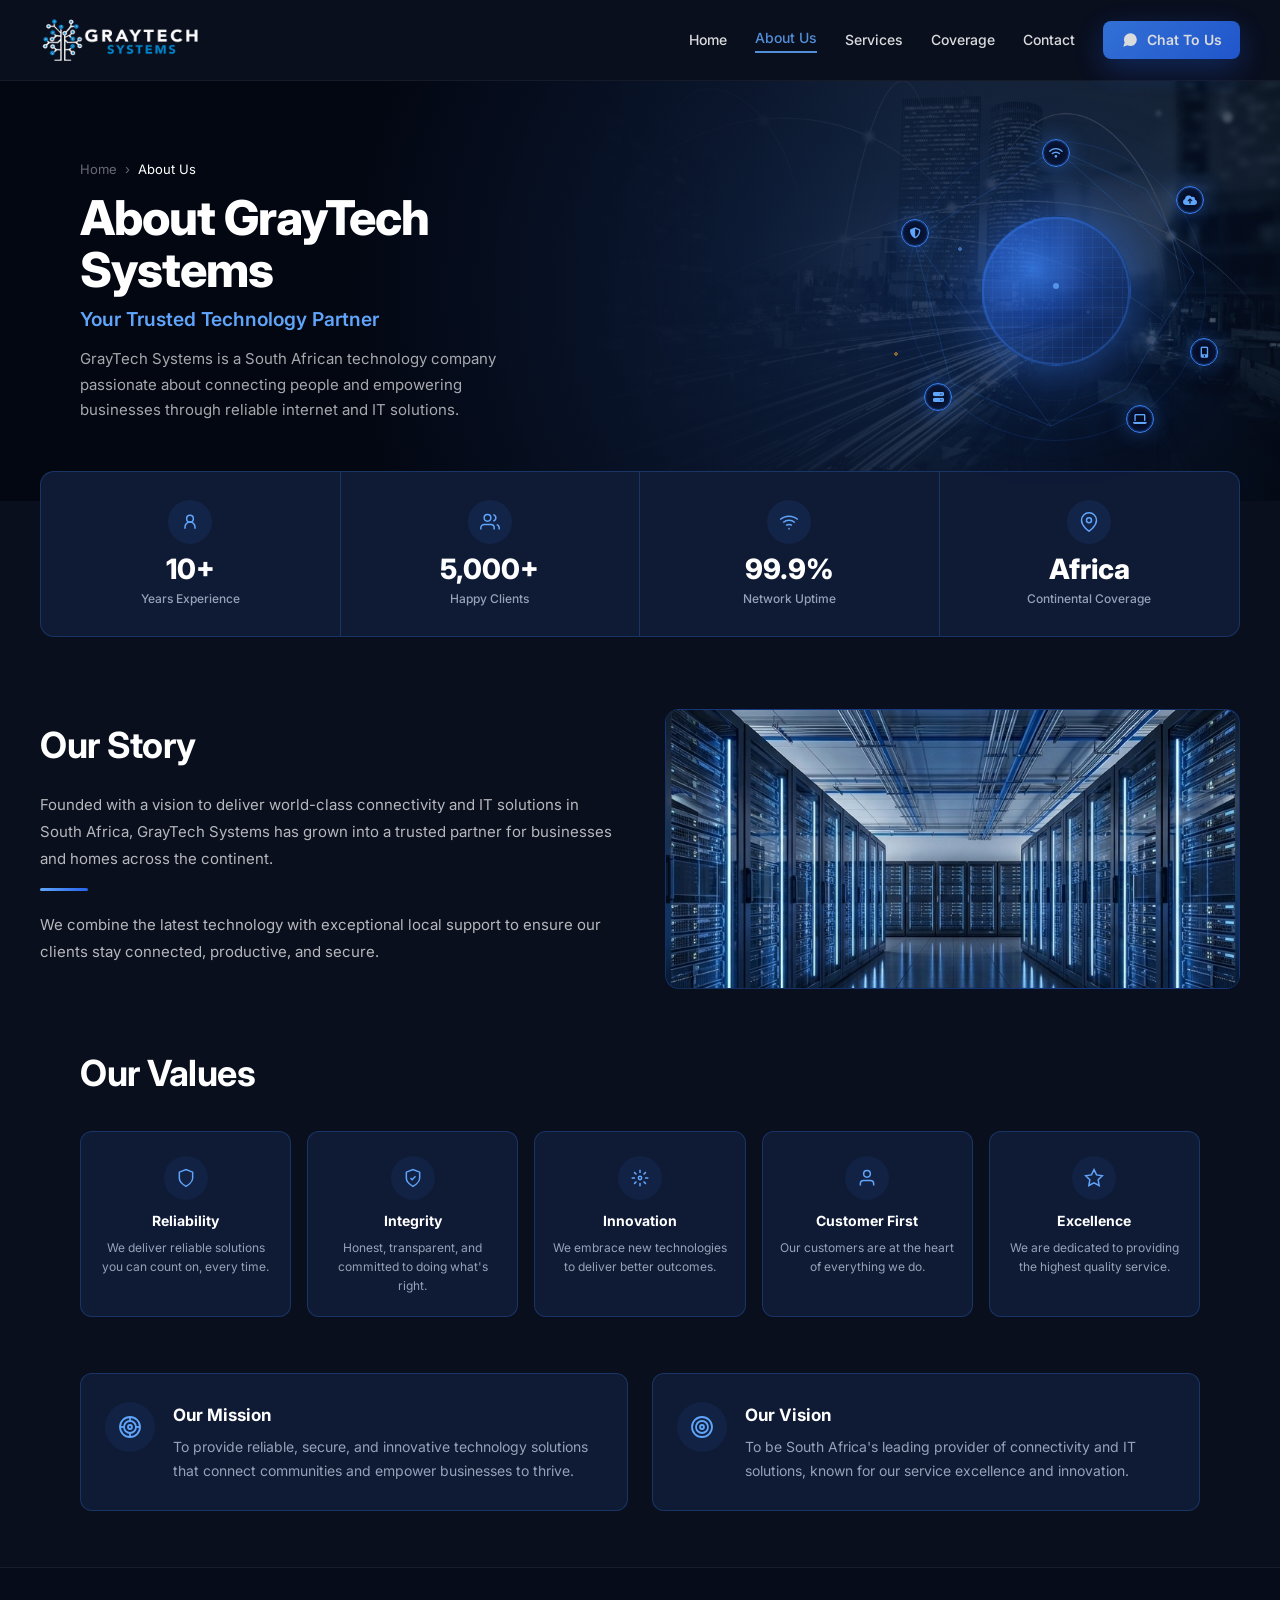
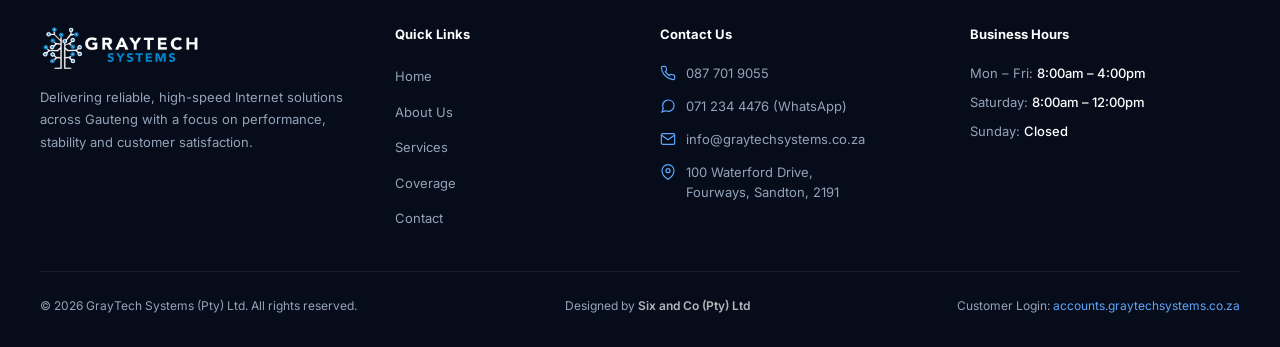
==== commit 7e8f7091: "Update about.html" ====
--- a/about.html
+++ b/about.html
@@ -307,8 +307,8 @@
       <div class="stat-icon">
         <svg viewBox="0 0 24 24"><path d="M21 10c0 7-9 13-9 13s-9-6-9-13a9 9 0 0 1 18 0z"/><circle cx="12" cy="10" r="3"/></svg>
       </div>
-      <div class="stat-value">Gauteng</div>
-      <div class="stat-label">Wide Coverage</div>
+      <div class="stat-value">Africa</div>
+      <div class="stat-label">Continental Coverage</div>
     </div>
   </div>
 
@@ -473,4 +473,4 @@
     document.getElementById("year").textContent = new Date().getFullYear();
   </script>
 </body>
-</html>+</html>
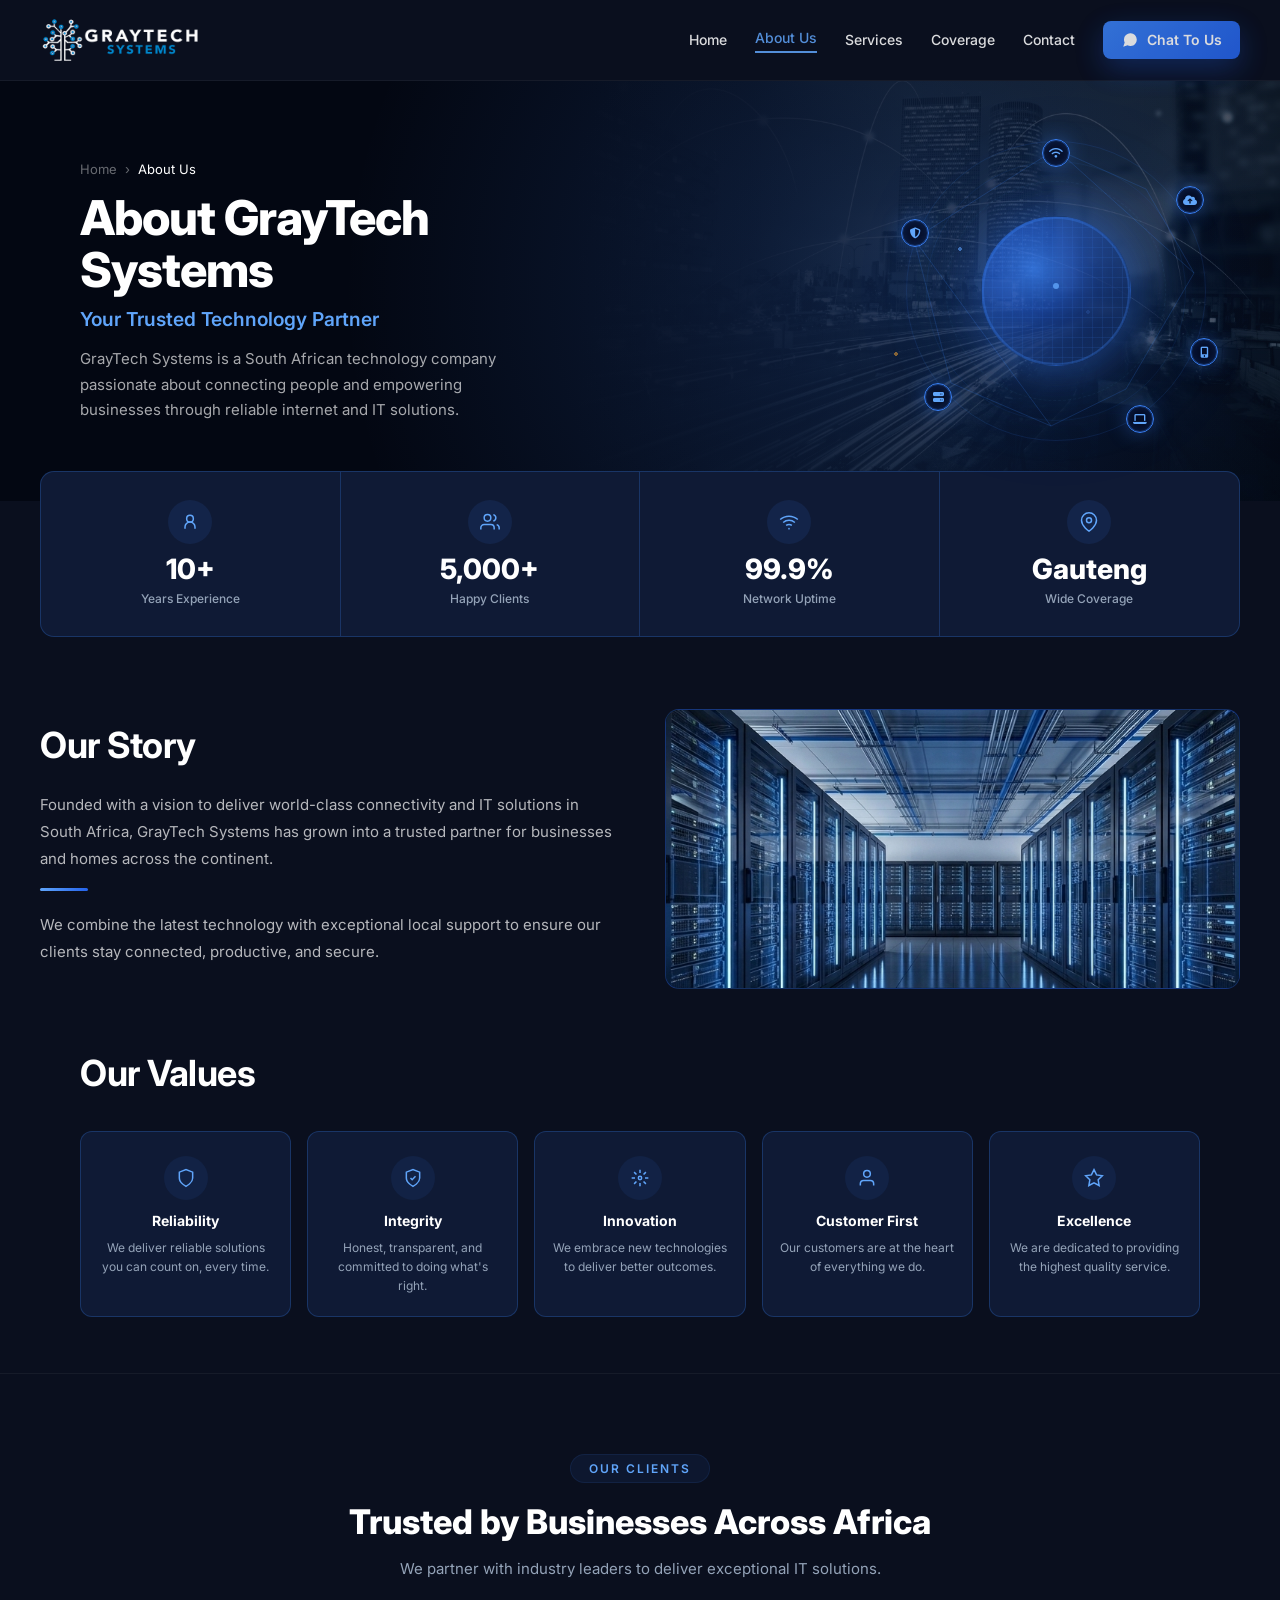
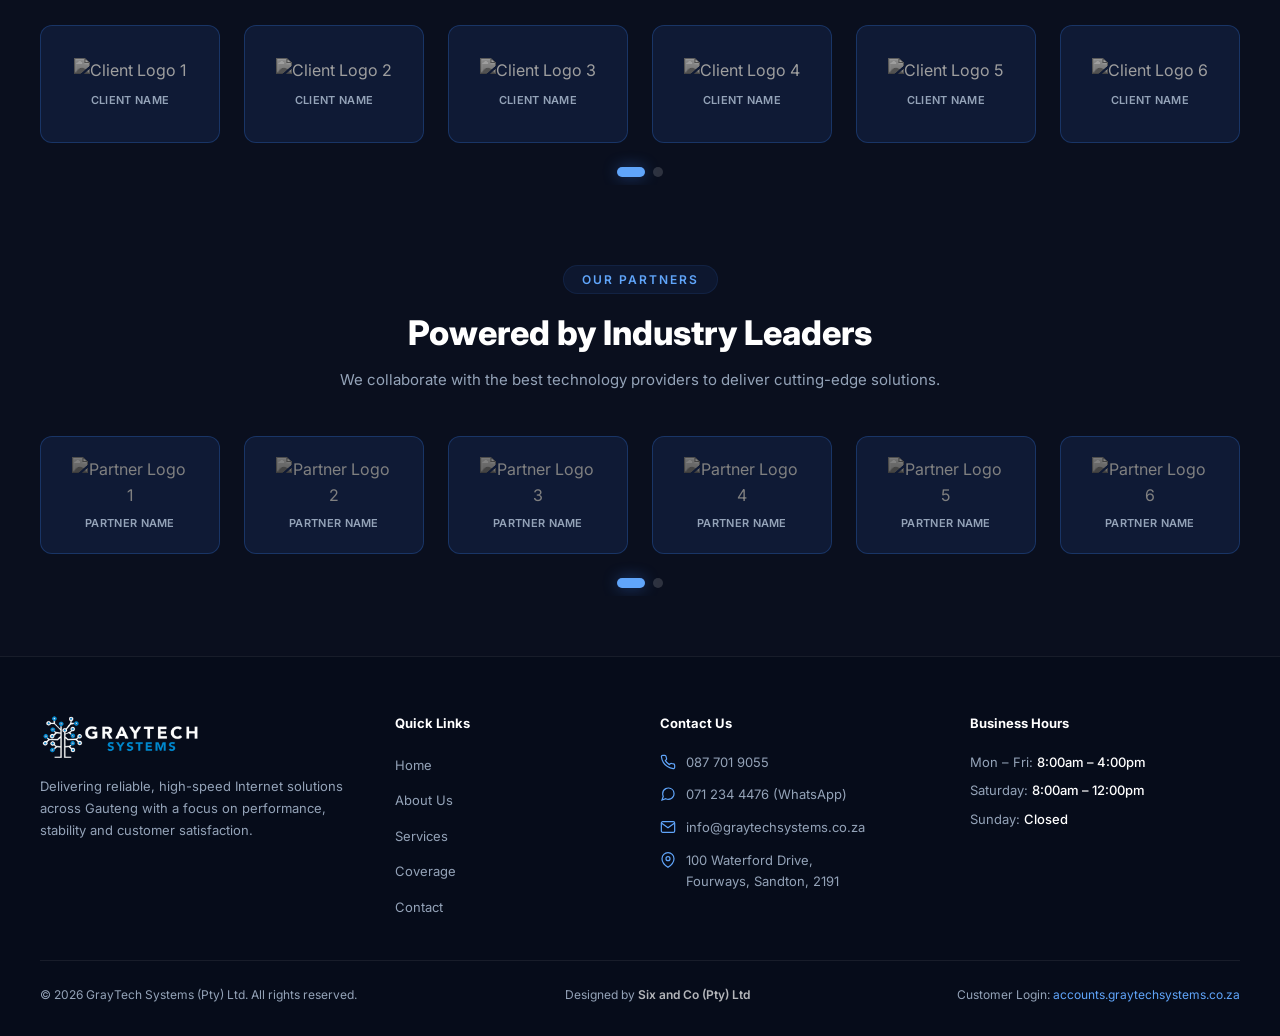
==== commit 5b840581: "Add files via upload" ====
--- a/about.html
+++ b/about.html
@@ -2,7 +2,7 @@
 <html lang="en">
 <head>
   <meta charset="UTF-8" />
-  <meta name="viewport" content="width=device-width, initial-scale=1.0" />
+  <meta name="viewport" content="width=device-width, initial-scale=1.0, maximum-scale=5.0, user-scalable=yes" />
   
   <!-- ============================================
        PRIMARY META TAGS - SEO
@@ -157,7 +157,7 @@
   <link rel="stylesheet" href="css/about.css" />
 </head>
 <body>
-
+<div class="site-wrapper">
   <!-- ===== NAVIGATION - SAME AS HOME PAGE ===== -->
   <nav>
     <div class="logo">
@@ -307,8 +307,8 @@
       <div class="stat-icon">
         <svg viewBox="0 0 24 24"><path d="M21 10c0 7-9 13-9 13s-9-6-9-13a9 9 0 0 1 18 0z"/><circle cx="12" cy="10" r="3"/></svg>
       </div>
-      <div class="stat-value">Africa</div>
-      <div class="stat-label">Continental Coverage</div>
+      <div class="stat-value">Gauteng</div>
+      <div class="stat-label">Wide Coverage</div>
     </div>
   </div>
 
@@ -369,8 +369,137 @@
     </div>
   </div>
 
+  <!-- ===== CLIENTS & PARTNERS SLIDERS ===== -->
+<section class="clients-partners-section">
+    <div class="section-container">
+
+        <!-- Clients Slider -->
+        <div class="clients-group">
+            <span class="section-tag">Our Clients</span>
+            <h2>Trusted by Businesses Across Africa</h2>
+            <p class="section-subtext">We partner with industry leaders to deliver exceptional IT solutions.</p>
+            
+            <div class="slider-wrapper clients-slider-wrapper">
+                <div class="slider-track clients-track">
+                    <!-- REPLACE these items with your client logos -->
+                    <div class="logo-item client-logo">
+                        <img src="img/clients/client-1.png" alt="Client Logo 1" />
+                        <span class="logo-label">Client Name</span>
+                    </div>
+                    <div class="logo-item client-logo">
+                        <img src="img/clients/client-2.png" alt="Client Logo 2" />
+                        <span class="logo-label">Client Name</span>
+                    </div>
+                    <div class="logo-item client-logo">
+                        <img src="img/clients/client-3.png" alt="Client Logo 3" />
+                        <span class="logo-label">Client Name</span>
+                    </div>
+                    <div class="logo-item client-logo">
+                        <img src="img/clients/client-4.png" alt="Client Logo 4" />
+                        <span class="logo-label">Client Name</span>
+                    </div>
+                    <div class="logo-item client-logo">
+                        <img src="img/clients/client-5.png" alt="Client Logo 5" />
+                        <span class="logo-label">Client Name</span>
+                    </div>
+                    <div class="logo-item client-logo">
+                        <img src="img/clients/client-6.png" alt="Client Logo 6" />
+                        <span class="logo-label">Client Name</span>
+                    </div>
+                    <div class="logo-item client-logo">
+                        <img src="img/clients/client-7.png" alt="Client Logo 7" />
+                        <span class="logo-label">Client Name</span>
+                    </div>
+                    <div class="logo-item client-logo">
+                        <img src="img/clients/client-8.png" alt="Client Logo 8" />
+                        <span class="logo-label">Client Name</span>
+                    </div>
+                    <div class="logo-item client-logo">
+                        <img src="img/clients/client-9.png" alt="Client Logo 9" />
+                        <span class="logo-label">Client Name</span>
+                    </div>
+                    <div class="logo-item client-logo">
+                        <img src="img/clients/client-10.png" alt="Client Logo 10" />
+                        <span class="logo-label">Client Name</span>
+                    </div>
+                    <!-- Add as many as needed -->
+                </div>
+                
+                <!-- Navigation Dots -->
+                <div class="slider-dots clients-dots"></div>
+                
+                <!-- Navigation Arrows -->
+                <button class="slider-arrow clients-prev" aria-label="Previous clients">
+                    <svg viewBox="0 0 24 24"><path d="M15 18l-6-6 6-6" stroke="currentColor" stroke-width="2" fill="none" stroke-linecap="round" stroke-linejoin="round"/></svg>
+                </button>
+                <button class="slider-arrow clients-next" aria-label="Next clients">
+                    <svg viewBox="0 0 24 24"><path d="M9 18l6-6-6-6" stroke="currentColor" stroke-width="2" fill="none" stroke-linecap="round" stroke-linejoin="round"/></svg>
+                </button>
+            </div>
+        </div>
+
+        <!-- Partners Slider -->
+        <div class="partners-group">
+            <span class="section-tag">Our Partners</span>
+            <h2>Powered by Industry Leaders</h2>
+            <p class="section-subtext">We collaborate with the best technology providers to deliver cutting-edge solutions.</p>
+            
+            <div class="slider-wrapper partners-slider-wrapper">
+                <div class="slider-track partners-track">
+                    <!-- REPLACE these items with your partner logos -->
+                    <div class="logo-item partner-logo">
+                        <img src="img/partners/partner-1.png" alt="Partner Logo 1" />
+                        <span class="logo-label">Partner Name</span>
+                    </div>
+                    <div class="logo-item partner-logo">
+                        <img src="img/partners/partner-2.png" alt="Partner Logo 2" />
+                        <span class="logo-label">Partner Name</span>
+                    </div>
+                    <div class="logo-item partner-logo">
+                        <img src="img/partners/partner-3.png" alt="Partner Logo 3" />
+                        <span class="logo-label">Partner Name</span>
+                    </div>
+                    <div class="logo-item partner-logo">
+                        <img src="img/partners/partner-4.png" alt="Partner Logo 4" />
+                        <span class="logo-label">Partner Name</span>
+                    </div>
+                    <div class="logo-item partner-logo">
+                        <img src="img/partners/partner-5.png" alt="Partner Logo 5" />
+                        <span class="logo-label">Partner Name</span>
+                    </div>
+                    <div class="logo-item partner-logo">
+                        <img src="img/partners/partner-6.png" alt="Partner Logo 6" />
+                        <span class="logo-label">Partner Name</span>
+                    </div>
+                    <div class="logo-item partner-logo">
+                        <img src="img/partners/partner-7.png" alt="Partner Logo 7" />
+                        <span class="logo-label">Partner Name</span>
+                    </div>
+                    <div class="logo-item partner-logo">
+                        <img src="img/partners/partner-8.png" alt="Partner Logo 8" />
+                        <span class="logo-label">Partner Name</span>
+                    </div>
+                    <!-- Add as many as needed -->
+                </div>
+                
+                <!-- Navigation Dots -->
+                <div class="slider-dots partners-dots"></div>
+                
+                <!-- Navigation Arrows -->
+                <button class="slider-arrow partners-prev" aria-label="Previous partners">
+                    <svg viewBox="0 0 24 24"><path d="M15 18l-6-6 6-6" stroke="currentColor" stroke-width="2" fill="none" stroke-linecap="round" stroke-linejoin="round"/></svg>
+                </button>
+                <button class="slider-arrow partners-next" aria-label="Next partners">
+                    <svg viewBox="0 0 24 24"><path d="M9 18l6-6-6-6" stroke="currentColor" stroke-width="2" fill="none" stroke-linecap="round" stroke-linejoin="round"/></svg>
+                </button>
+            </div>
+        </div>
+
+    </div>
+</section>
+
   <!-- ===== MISSION & VISION ===== -->
-  <div class="mv-grid">
+<!--   <div class="mv-grid">
     <div class="mv-card">
       <div class="mv-icon">
         <svg viewBox="0 0 24 24"><circle cx="12" cy="12" r="10"/><circle cx="12" cy="12" r="6"/><circle cx="12" cy="12" r="2"/><line x1="12" y1="2" x2="12" y2="6"/><line x1="12" y1="18" x2="12" y2="22"/><line x1="2" y1="12" x2="6" y2="12"/><line x1="18" y1="12" x2="22" y2="12"/></svg>
@@ -389,7 +518,7 @@
         <p>To be South Africa's leading provider of connectivity and IT solutions, known for our service excellence and innovation.</p>
       </div>
     </div>
-  </div>
+  </div> -->
 
   <!-- ===== FOOTER - SAME AS HOME PAGE ===== -->
   <footer>
@@ -469,8 +598,10 @@
 
   <!-- ===== SHARED JAVASCRIPT ===== -->
   <script src="js/main.js"></script>
+  <script src="js/slider.js"></script>
   <script>
     document.getElementById("year").textContent = new Date().getFullYear();
   </script>
+  </div>
 </body>
-</html>
+</html>
--- a/css/style.css
+++ b/css/style.css
@@ -3345,4 +3345,378 @@
     margin-left: auto;
     margin-right: auto;
   }
+}
+
+/* ============================================
+   CLIENTS & PARTNERS SLIDERS
+   ============================================ */
+.clients-partners-section {
+    padding: 80px 40px 60px;
+    background: var(--navy);
+    border-top: 1px solid rgba(255, 255, 255, 0.05);
+    overflow: hidden;
+}
+
+.section-container {
+    max-width: 1200px;
+    margin: 0 auto;
+    display: flex;
+    flex-direction: column;
+    gap: 80px;
+}
+
+.clients-group,
+.partners-group {
+    text-align: center;
+    position: relative;
+}
+
+.section-tag {
+    display: inline-block;
+    font-size: 12px;
+    font-weight: 600;
+    text-transform: uppercase;
+    letter-spacing: 2px;
+    color: var(--cyan);
+    background: rgba(59, 130, 246, 0.08);
+    padding: 4px 18px;
+    border-radius: 50px;
+    border: 1px solid rgba(59, 130, 246, 0.1);
+    margin-bottom: 12px;
+}
+
+.clients-group h2,
+.partners-group h2 {
+    font-size: clamp(24px, 3vw, 34px);
+    font-weight: 800;
+    margin-bottom: 8px;
+    color: var(--white);
+}
+
+.section-subtext {
+    font-size: 15px;
+    color: var(--gray);
+    margin-bottom: 32px;
+}
+
+/* ===== SLIDER WRAPPER ===== */
+.slider-wrapper {
+    position: relative;
+    overflow: hidden;
+    padding: 8px 0;
+    margin: 0 -8px;
+}
+
+.slider-track {
+    display: flex;
+    gap: 24px;
+    transition: transform 0.5s cubic-bezier(0.34, 1.56, 0.64, 1);
+    will-change: transform;
+    padding: 4px 8px;
+}
+
+/* ===== LOGO ITEMS ===== */
+.logo-item {
+    flex: 0 0 calc(16.666% - 20px);
+    min-width: 140px;
+    display: flex;
+    flex-direction: column;
+    align-items: center;
+    gap: 8px;
+    padding: 20px 16px;
+    background: var(--card);
+    border: 1px solid var(--border);
+    border-radius: 12px;
+    transition: transform 0.3s ease, box-shadow 0.3s ease, border-color 0.3s ease;
+    min-height: 110px;
+    justify-content: center;
+    cursor: default;
+    user-select: none;
+}
+
+.logo-item:hover {
+    transform: translateY(-4px);
+    box-shadow: 0 8px 30px rgba(59, 130, 246, 0.1);
+    border-color: var(--cyan);
+}
+
+.logo-item img {
+    max-width: 80%;
+    max-height: 50px;
+    width: auto;
+    height: auto;
+    object-fit: contain;
+    filter: grayscale(100%) brightness(0.6) contrast(1.2);
+    transition: filter 0.4s ease, transform 0.4s ease;
+    display: block;
+}
+
+.logo-item:hover img {
+    filter: grayscale(0%) brightness(1);
+    transform: scale(1.05);
+}
+
+.logo-label {
+    font-size: 11px;
+    font-weight: 600;
+    color: var(--gray);
+    letter-spacing: 0.3px;
+    transition: color 0.3s ease;
+    text-transform: uppercase;
+}
+
+.logo-item:hover .logo-label {
+    color: var(--white);
+}
+
+/* Different hover effect for partner logos */
+.partner-logo img {
+    filter: grayscale(100%) brightness(0.5) contrast(1.1);
+}
+
+.partner-logo:hover img {
+    filter: grayscale(0%) brightness(1) contrast(1);
+}
+
+/* ===== SLIDER ARROWS ===== */
+.slider-arrow {
+    position: absolute;
+    top: 50%;
+    transform: translateY(-50%);
+    width: 44px;
+    height: 44px;
+    border-radius: 50%;
+    background: rgba(10, 15, 30, 0.85);
+    backdrop-filter: blur(10px);
+    -webkit-backdrop-filter: blur(10px);
+    border: 1px solid rgba(59, 130, 246, 0.2);
+    color: var(--white);
+    cursor: pointer;
+    display: flex;
+    align-items: center;
+    justify-content: center;
+    transition: all 0.3s ease;
+    z-index: 10;
+    opacity: 0;
+    pointer-events: none;
+}
+
+.slider-wrapper:hover .slider-arrow {
+    opacity: 1;
+    pointer-events: auto;
+}
+
+.slider-arrow:hover {
+    background: rgba(59, 130, 246, 0.2);
+    border-color: var(--cyan);
+    transform: translateY(-50%) scale(1.05);
+}
+
+.slider-arrow:active {
+    transform: translateY(-50%) scale(0.95);
+}
+
+.slider-arrow svg {
+    width: 20px;
+    height: 20px;
+    stroke: currentColor;
+    stroke-width: 2;
+    fill: none;
+}
+
+.slider-arrow.clients-prev,
+.slider-arrow.partners-prev {
+    left: 0;
+}
+
+.slider-arrow.clients-next,
+.slider-arrow.partners-next {
+    right: 0;
+}
+
+/* ===== SLIDER DOTS ===== */
+.slider-dots {
+    display: flex;
+    justify-content: center;
+    gap: 8px;
+    margin-top: 20px;
+}
+
+.slider-dots .dot {
+    width: 10px;
+    height: 10px;
+    border-radius: 50%;
+    background: rgba(255, 255, 255, 0.15);
+    border: none;
+    cursor: pointer;
+    transition: all 0.3s ease;
+    padding: 0;
+}
+
+.slider-dots .dot:hover {
+    background: rgba(255, 255, 255, 0.3);
+}
+
+.slider-dots .dot.active {
+    background: var(--cyan);
+    box-shadow: 0 0 15px rgba(59, 130, 246, 0.4);
+    width: 28px;
+    border-radius: 5px;
+}
+
+/* ===== RESPONSIVE ===== */
+@media (max-width: 1200px) {
+    .logo-item {
+        flex: 0 0 calc(20% - 20px);
+        min-width: 120px;
+    }
+}
+
+@media (max-width: 992px) {
+    .logo-item {
+        flex: 0 0 calc(25% - 18px);
+        min-width: 100px;
+    }
+}
+
+@media (max-width: 768px) {
+    .clients-partners-section {
+        padding: 48px 20px 40px;
+    }
+
+    .section-container {
+        gap: 48px;
+    }
+
+    .logo-item {
+        flex: 0 0 calc(33.333% - 16px);
+        min-width: 80px;
+        padding: 14px 12px;
+        min-height: 90px;
+    }
+
+    .logo-item img {
+        max-height: 36px;
+    }
+
+    .logo-label {
+        font-size: 9px;
+    }
+
+    .slider-arrow {
+        width: 36px;
+        height: 36px;
+        opacity: 1;
+        pointer-events: auto;
+        background: rgba(10, 15, 30, 0.9);
+    }
+
+    .slider-arrow svg {
+        width: 16px;
+        height: 16px;
+    }
+
+    .slider-dots .dot {
+        width: 8px;
+        height: 8px;
+    }
+
+    .slider-dots .dot.active {
+        width: 20px;
+    }
+
+    .clients-group h2,
+    .partners-group h2 {
+        font-size: 22px;
+    }
+}
+
+@media (max-width: 480px) {
+    .clients-partners-section {
+        padding: 32px 12px 32px;
+    }
+
+    .section-container {
+        gap: 32px;
+    }
+
+    .logo-item {
+        flex: 0 0 calc(50% - 12px);
+        min-width: 60px;
+        padding: 12px 8px;
+        min-height: 75px;
+    }
+
+    .logo-item img {
+        max-height: 30px;
+    }
+
+    .slider-arrow {
+        width: 30px;
+        height: 30px;
+    }
+
+    .slider-arrow svg {
+        width: 14px;
+        height: 14px;
+    }
+
+    .slider-dots {
+        gap: 6px;
+    }
+
+    .slider-dots .dot {
+        width: 6px;
+        height: 6px;
+    }
+
+    .slider-dots .dot.active {
+        width: 16px;
+    }
+}
+
+/* ===== LARGE SCREENS ===== */
+@media (min-width: 1800px) {
+    .clients-partners-section {
+        padding: 100px 60px 80px;
+    }
+
+    .section-container {
+        max-width: 1400px;
+        gap: 100px;
+    }
+
+    .logo-item {
+        flex: 0 0 calc(16.666% - 28px);
+        min-width: 160px;
+        padding: 28px 24px;
+        min-height: 130px;
+    }
+
+    .logo-item img {
+        max-height: 60px;
+    }
+
+    .logo-label {
+        font-size: 13px;
+    }
+
+    .clients-group h2,
+    .partners-group h2 {
+        font-size: 38px;
+    }
+
+    .section-subtext {
+        font-size: 17px;
+    }
+
+    .slider-arrow {
+        width: 52px;
+        height: 52px;
+    }
+
+    .slider-arrow svg {
+        width: 24px;
+        height: 24px;
+    }
 }
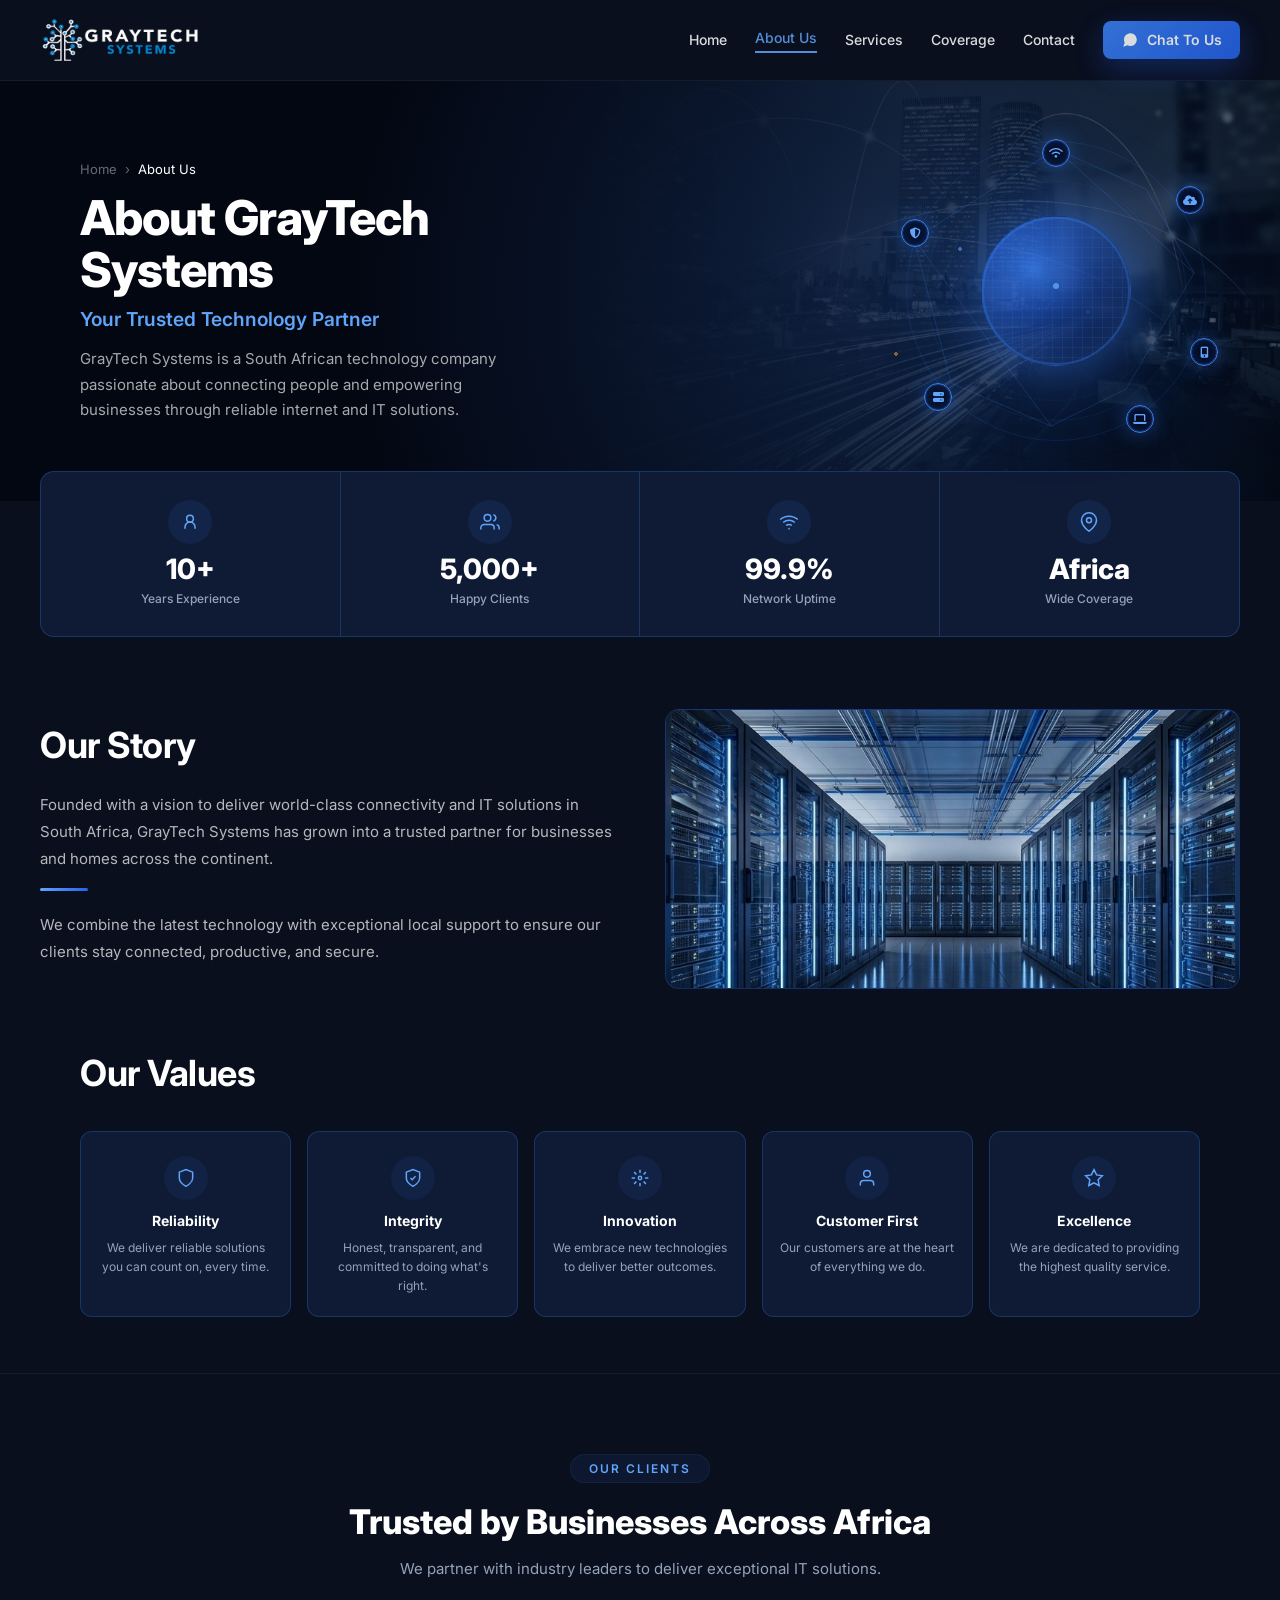
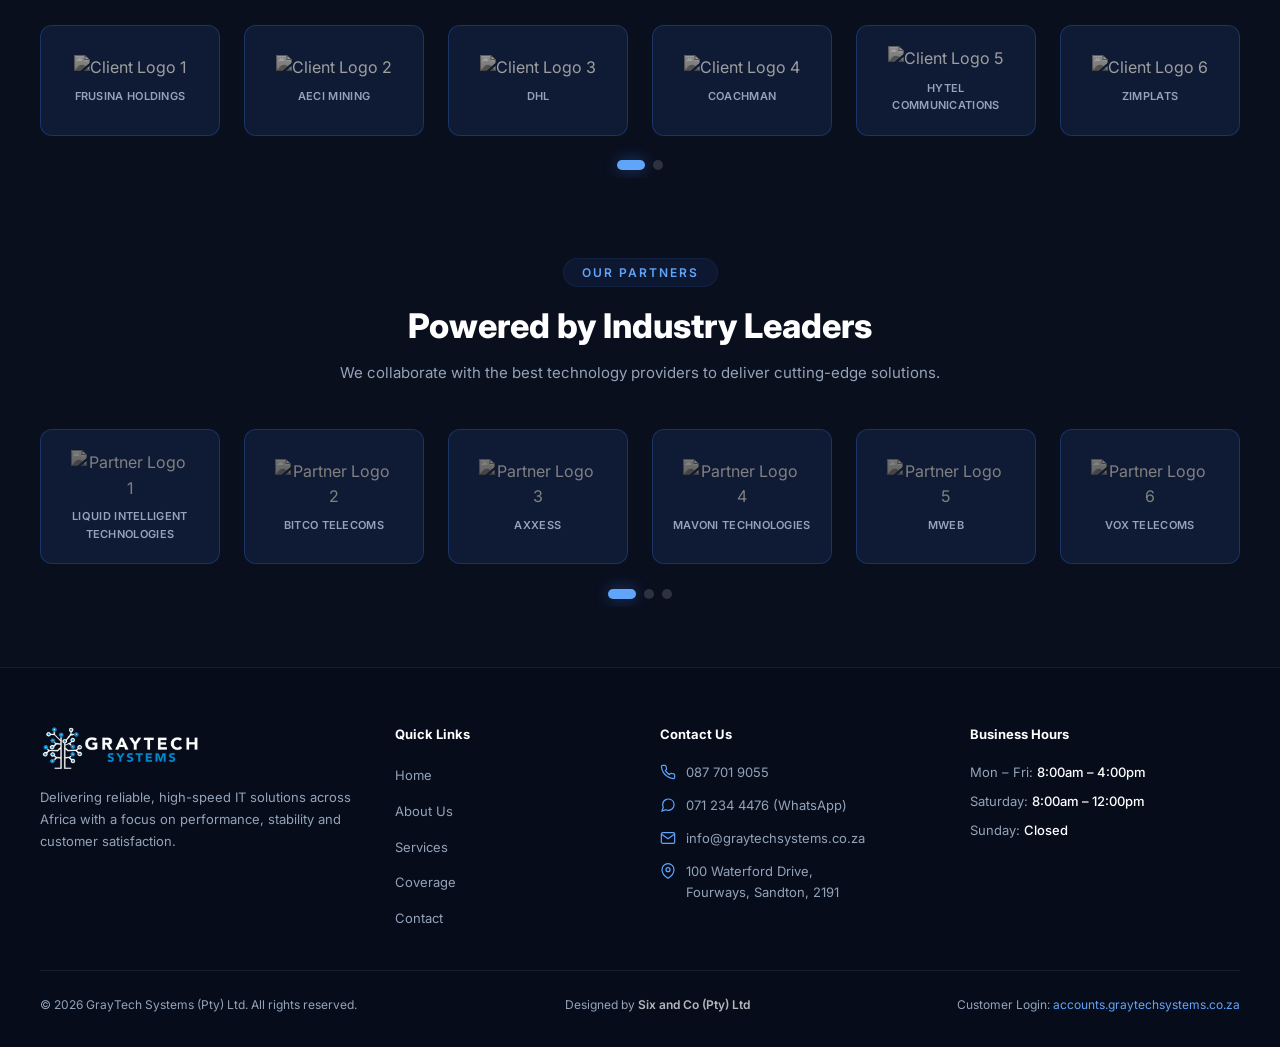
==== commit 8a69b9ae: "Add files via upload" ====
--- a/about.html
+++ b/about.html
@@ -307,7 +307,7 @@
       <div class="stat-icon">
         <svg viewBox="0 0 24 24"><path d="M21 10c0 7-9 13-9 13s-9-6-9-13a9 9 0 0 1 18 0z"/><circle cx="12" cy="10" r="3"/></svg>
       </div>
-      <div class="stat-value">Gauteng</div>
+      <div class="stat-value">Africa</div>
       <div class="stat-label">Wide Coverage</div>
     </div>
   </div>
@@ -384,43 +384,39 @@
                     <!-- REPLACE these items with your client logos -->
                     <div class="logo-item client-logo">
                         <img src="img/clients/client-1.png" alt="Client Logo 1" />
-                        <span class="logo-label">Client Name</span>
+                        <span class="logo-label">Frusina Holdings</span>
                     </div>
                     <div class="logo-item client-logo">
                         <img src="img/clients/client-2.png" alt="Client Logo 2" />
-                        <span class="logo-label">Client Name</span>
-                    </div>
-                    <div class="logo-item client-logo">
-                        <img src="img/clients/client-3.png" alt="Client Logo 3" />
-                        <span class="logo-label">Client Name</span>
+                        <span class="logo-label">Aeci Mining</span>
+                    </div>
+                    <div class="logo-item client-logo">
+                        <img src="img/clients/client-3.svg" alt="Client Logo 3" />
+                        <span class="logo-label">DHL</span>
                     </div>
                     <div class="logo-item client-logo">
                         <img src="img/clients/client-4.png" alt="Client Logo 4" />
-                        <span class="logo-label">Client Name</span>
+                        <span class="logo-label">Coachman</span>
                     </div>
                     <div class="logo-item client-logo">
                         <img src="img/clients/client-5.png" alt="Client Logo 5" />
-                        <span class="logo-label">Client Name</span>
+                        <span class="logo-label">Hytel Communications</span>
                     </div>
                     <div class="logo-item client-logo">
                         <img src="img/clients/client-6.png" alt="Client Logo 6" />
-                        <span class="logo-label">Client Name</span>
+                        <span class="logo-label">Zimplats</span>
                     </div>
                     <div class="logo-item client-logo">
                         <img src="img/clients/client-7.png" alt="Client Logo 7" />
-                        <span class="logo-label">Client Name</span>
+                        <span class="logo-label">Tenke Fungurume Mining</span>
                     </div>
                     <div class="logo-item client-logo">
                         <img src="img/clients/client-8.png" alt="Client Logo 8" />
-                        <span class="logo-label">Client Name</span>
-                    </div>
-                    <div class="logo-item client-logo">
-                        <img src="img/clients/client-9.png" alt="Client Logo 9" />
-                        <span class="logo-label">Client Name</span>
-                    </div>
-                    <div class="logo-item client-logo">
-                        <img src="img/clients/client-10.png" alt="Client Logo 10" />
-                        <span class="logo-label">Client Name</span>
+                        <span class="logo-label">Chomza Technologies</span>
+                    </div>
+                    <div class="logo-item client-logo">
+                        <img src="img/clients/client-9.webp" alt="Client Logo 9" />
+                        <span class="logo-label">Johannesburg Housing Company</span>
                     </div>
                     <!-- Add as many as needed -->
                 </div>
@@ -449,37 +445,60 @@
                     <!-- REPLACE these items with your partner logos -->
                     <div class="logo-item partner-logo">
                         <img src="img/partners/partner-1.png" alt="Partner Logo 1" />
-                        <span class="logo-label">Partner Name</span>
+                        <span class="logo-label">Liquid Intelligent Technologies</span>
                     </div>
                     <div class="logo-item partner-logo">
                         <img src="img/partners/partner-2.png" alt="Partner Logo 2" />
-                        <span class="logo-label">Partner Name</span>
-                    </div>
-                    <div class="logo-item partner-logo">
-                        <img src="img/partners/partner-3.png" alt="Partner Logo 3" />
-                        <span class="logo-label">Partner Name</span>
+                        <span class="logo-label">BitCo Telecoms</span>
+                    </div>
+                    <div class="logo-item partner-logo">
+                        <img src="img/partners/partner-3.svg" alt="Partner Logo 3" />
+                        <span class="logo-label">Axxess</span>
                     </div>
                     <div class="logo-item partner-logo">
                         <img src="img/partners/partner-4.png" alt="Partner Logo 4" />
-                        <span class="logo-label">Partner Name</span>
+                        <span class="logo-label">Mavoni Technologies</span>
                     </div>
                     <div class="logo-item partner-logo">
                         <img src="img/partners/partner-5.png" alt="Partner Logo 5" />
-                        <span class="logo-label">Partner Name</span>
-                    </div>
-                    <div class="logo-item partner-logo">
-                        <img src="img/partners/partner-6.png" alt="Partner Logo 6" />
-                        <span class="logo-label">Partner Name</span>
+                        <span class="logo-label">Mweb</span>
+                    </div>
+                    <div class="logo-item partner-logo">
+                        <img src="img/partners/partner-6.svg" alt="Partner Logo 6" />
+                        <span class="logo-label">Vox Telecoms</span>
                     </div>
                     <div class="logo-item partner-logo">
                         <img src="img/partners/partner-7.png" alt="Partner Logo 7" />
-                        <span class="logo-label">Partner Name</span>
+                        <span class="logo-label">TP Link</span>
                     </div>
                     <div class="logo-item partner-logo">
                         <img src="img/partners/partner-8.png" alt="Partner Logo 8" />
-                        <span class="logo-label">Partner Name</span>
-                    </div>
-                    <!-- Add as many as needed -->
+                        <span class="logo-label">Mikrotik</span>
+                    </div>
+                    <div class="logo-item partner-logo">
+                        <img src="img/partners/partner-9.png" alt="Partner Logo 9" />
+                        <span class="logo-label">Grandstream</span>
+                    </div>
+                    <div class="logo-item partner-logo">
+                        <img src="img/partners/partner-10.png" alt="Partner Logo 10" />
+                        <span class="logo-label">Hpe Aruba</span>
+                    </div>
+                    <div class="logo-item partner-logo">
+                        <img src="img/partners/partner-11.png" alt="Partner Logo 11" />
+                        <span class="logo-label">Ubiquiti</span>
+                    </div>
+                    <div class="logo-item partner-logo">
+                        <img src="img/partners/partner-12.png" alt="Partner Logo 12" />
+                        <span class="logo-label">Radwin</span>
+                    </div>
+                    <div class="logo-item partner-logo">
+                        <img src="img/partners/partner-13.png" alt="Partner Logo 13" />
+                        <span class="logo-label">Cambium Networks</span>
+                    </div>
+                    <div class="logo-item partner-logo">
+                        <img src="img/partners/partner-14.png" alt="Partner Logo 14" />
+                        <span class="logo-label">Siae Microelettronica</span>
+                    </div>
                 </div>
                 
                 <!-- Navigation Dots -->
@@ -520,7 +539,7 @@
     </div>
   </div> -->
 
-  <!-- ===== FOOTER - SAME AS HOME PAGE ===== -->
+<!-- ===== FOOTER ===== -->
   <footer>
     <div class="footer-grid">
       <div class="footer-brand">
@@ -537,7 +556,7 @@
             </a>
           </div>
         </div>
-        <p>Delivering reliable, high-speed Internet solutions across Gauteng with a focus on performance, stability and customer satisfaction.</p>
+       <p>Delivering reliable, high-speed IT solutions across Africa with a focus on performance, stability and customer satisfaction.</p>
       </div>
 
       <div class="footer-col">
